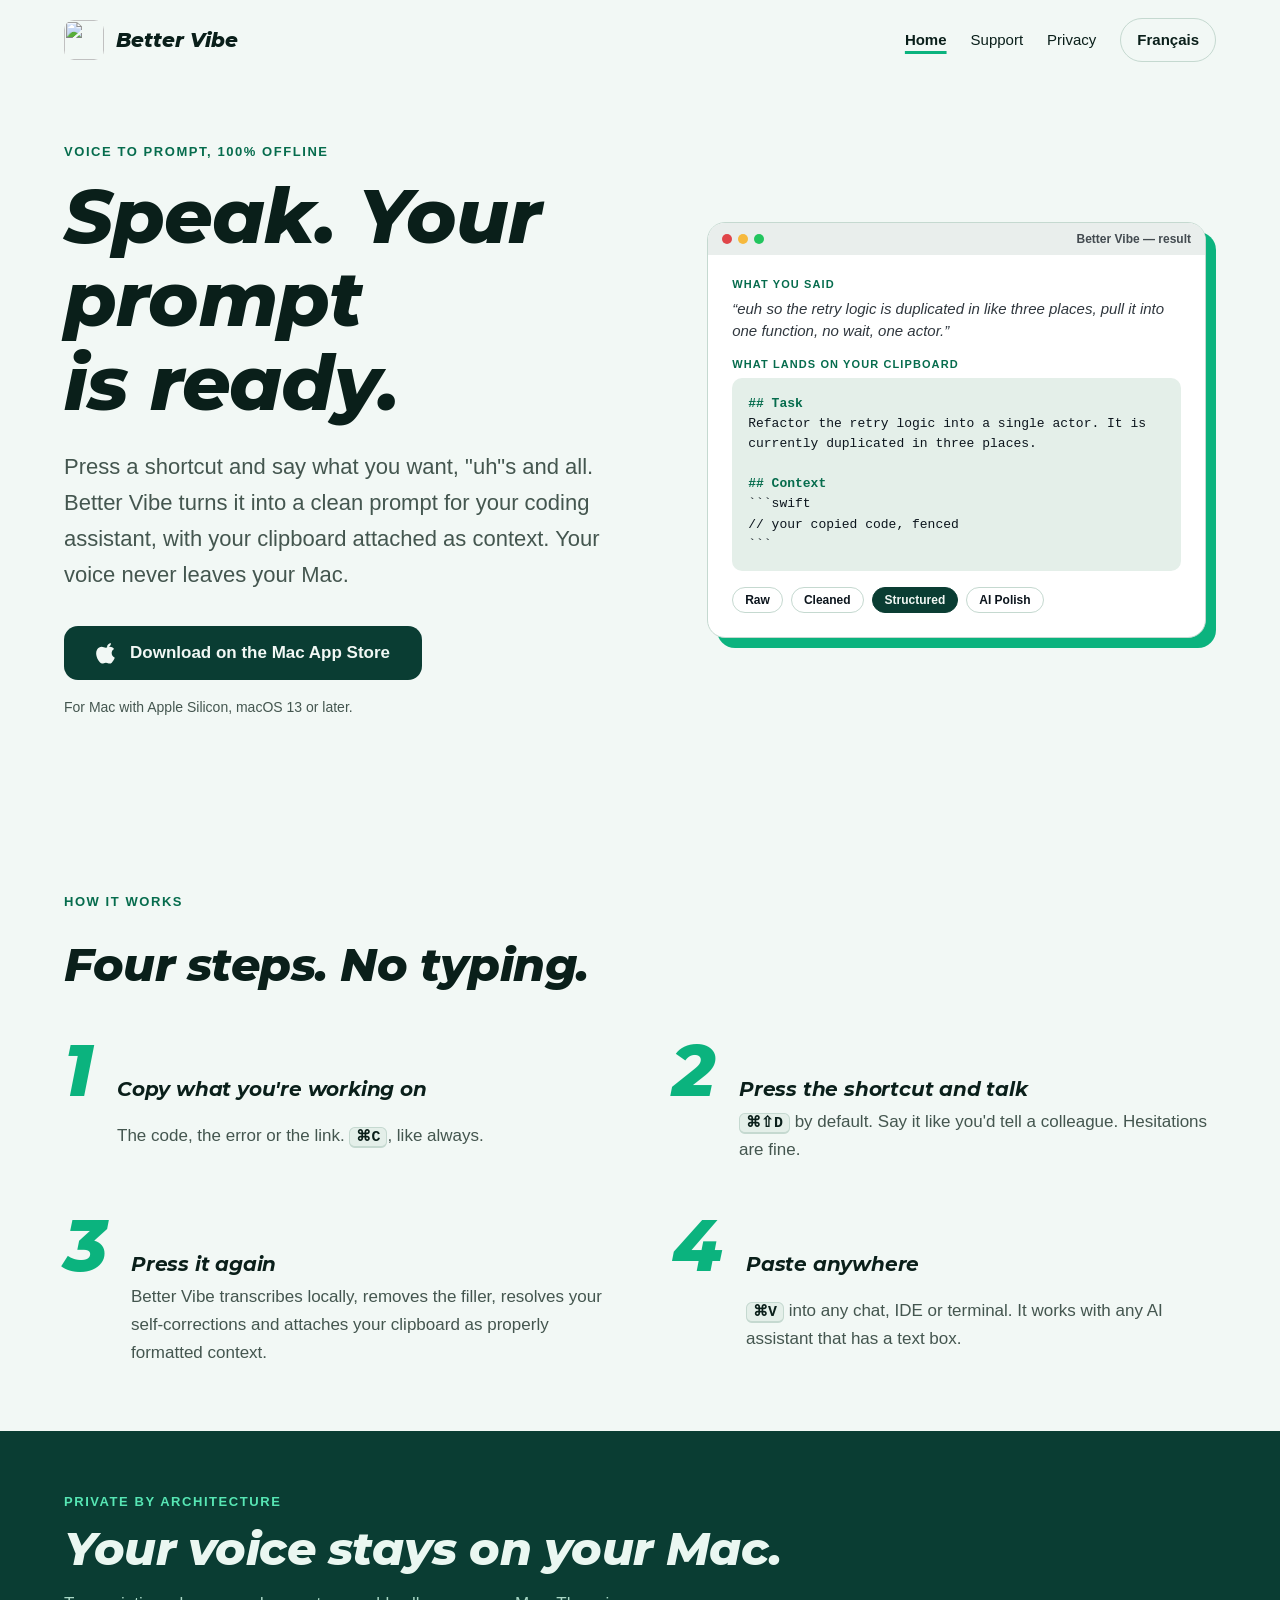
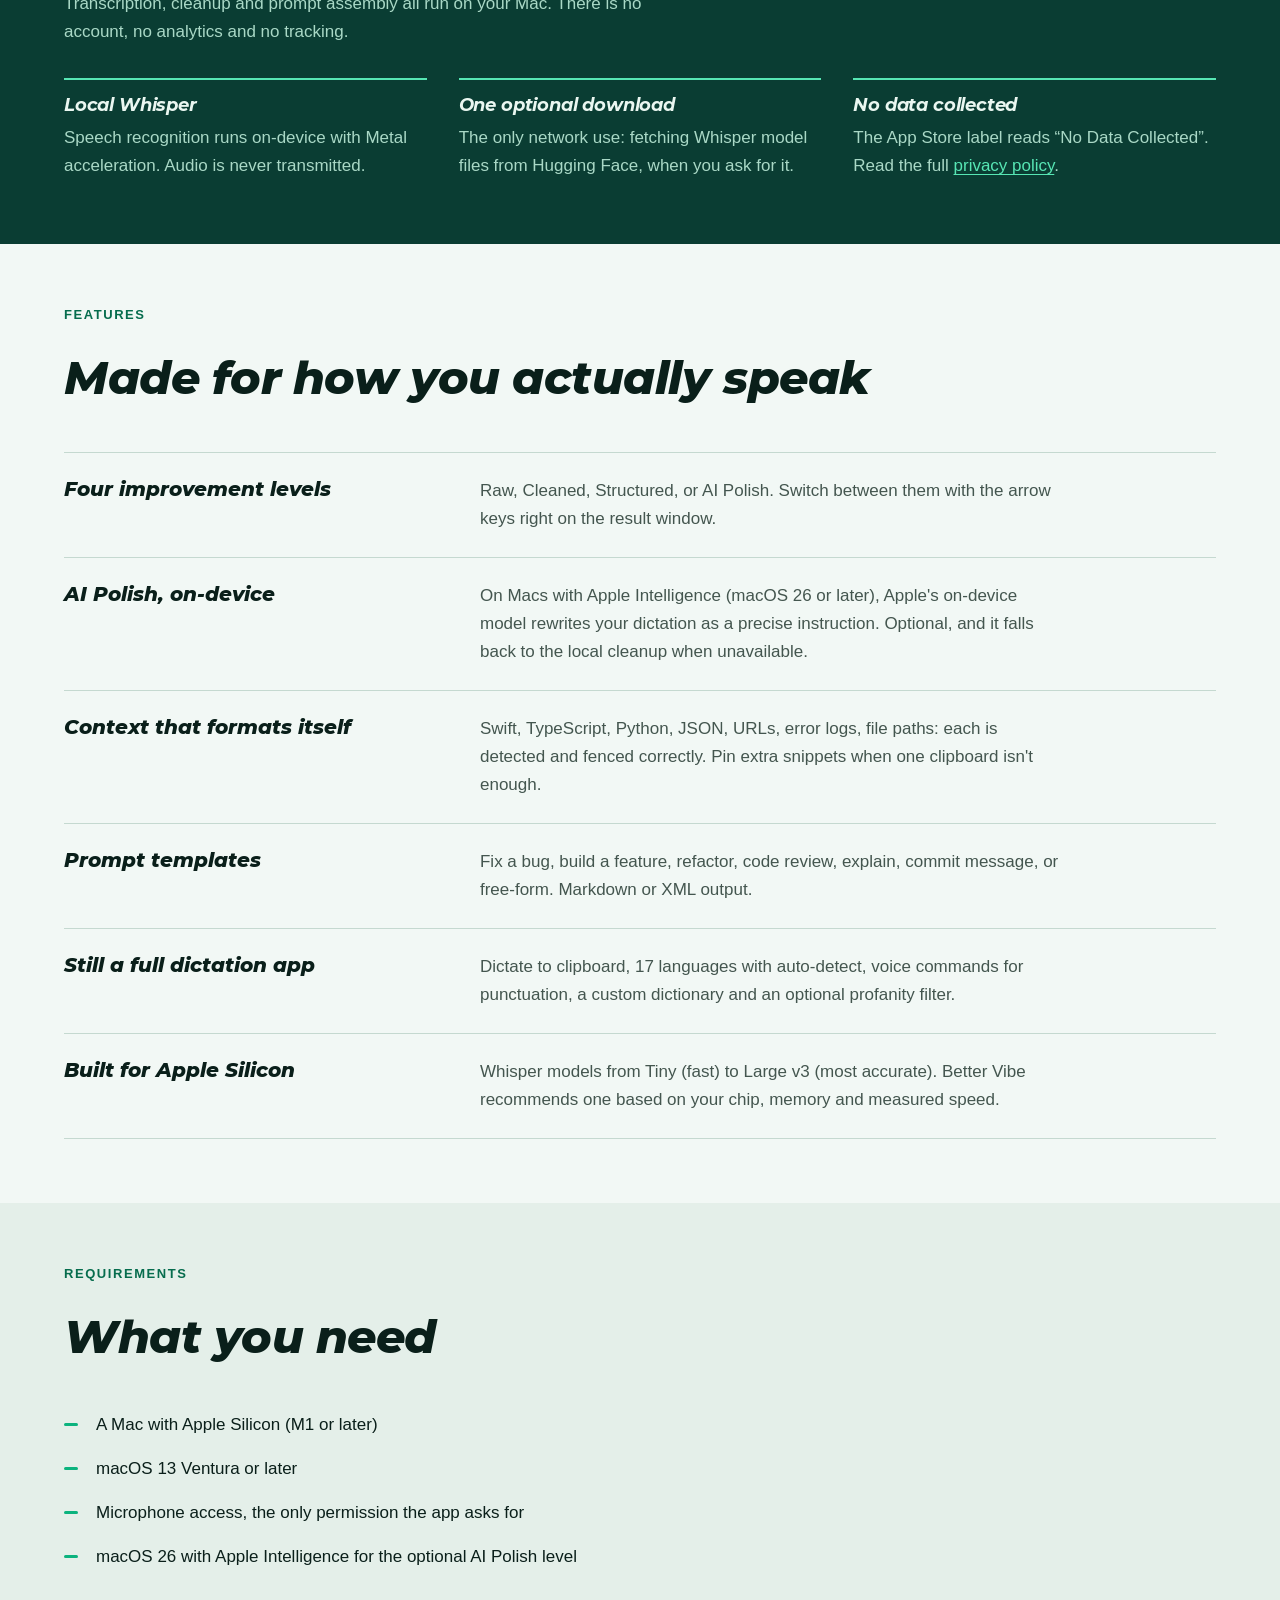
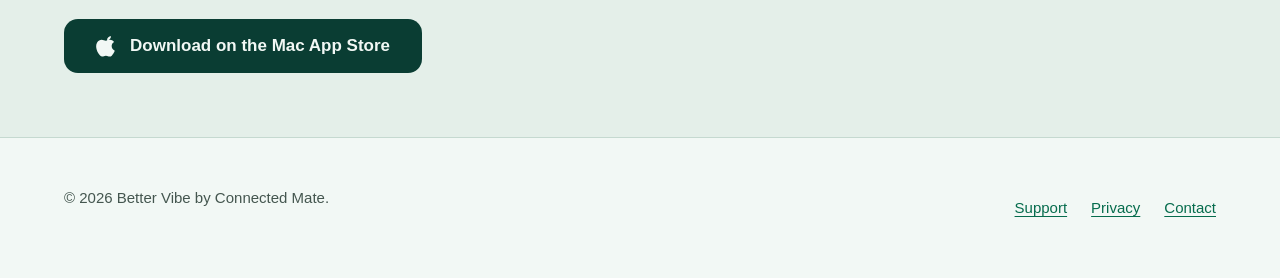
==== index.html @ 281c0bd5 "Initial site: EN/FR landing, privacy, support Co-Authored-By: Patrick Code <patrick-code@tgv-europe." ====
<!doctype html>
<html lang="en">
<head>
<meta charset="utf-8">
<meta name="viewport" content="width=device-width, initial-scale=1">
<title>Better Vibe — Speak. Your prompt is ready.</title>
<meta name="description" content="Better Vibe is a Mac menu-bar app: press a shortcut, talk, and a clean prompt for your AI coding assistant lands on your clipboard. 100% on-device. No account, no tracking.">
<meta name="theme-color" content="#f2f8f5" media="(prefers-color-scheme: light)">
<meta name="theme-color" content="#08201b" media="(prefers-color-scheme: dark)">
<link rel="canonical" href="https://connected-mate.github.io/better-vibe-site/index.html">
<link rel="alternate" hreflang="en" href="https://connected-mate.github.io/better-vibe-site/index.html">
<link rel="alternate" hreflang="fr" href="https://connected-mate.github.io/better-vibe-site/fr/index.html">
<link rel="alternate" hreflang="x-default" href="https://connected-mate.github.io/better-vibe-site/index.html">
<link rel="icon" type="image/png" sizes="32x32" href="assets/favicon-32.png">
<link rel="icon" type="image/png" sizes="64x64" href="assets/favicon-64.png">
<link rel="apple-touch-icon" href="assets/icon-256.png">
<meta property="og:type" content="website">
<meta property="og:site_name" content="Better Vibe">
<meta property="og:title" content="Better Vibe — Speak. Your prompt is ready.">
<meta property="og:description" content="Better Vibe is a Mac menu-bar app: press a shortcut, talk, and a clean prompt for your AI coding assistant lands on your clipboard. 100% on-device. No account, no tracking.">
<meta property="og:url" content="https://connected-mate.github.io/better-vibe-site/index.html">
<meta property="og:image" content="https://connected-mate.github.io/better-vibe-site/assets/icon-512.png">
<meta property="og:locale" content="en_US">
<meta property="og:locale:alternate" content="fr_FR">
<meta name="twitter:card" content="summary">
<meta name="twitter:title" content="Better Vibe — Speak. Your prompt is ready.">
<meta name="twitter:description" content="Better Vibe is a Mac menu-bar app: press a shortcut, talk, and a clean prompt for your AI coding assistant lands on your clipboard. 100% on-device. No account, no tracking.">
<meta name="twitter:image" content="https://connected-mate.github.io/better-vibe-site/assets/icon-512.png">
<link rel="preload" href="assets/fonts/Montserrat-ExtraBoldItalic.ttf" as="font" type="font/ttf" crossorigin>
<link rel="stylesheet" href="assets/style.css">
</head>
<body>
<a class="skip" href="#main">Skip to content</a>
<header class="wrap site-head">
  <a class="brand" href="./" aria-label="Better Vibe, Home"><img src="assets/icon-64.png" alt="" width="40" height="40">Better Vibe</a>
  <nav class="nav" aria-label="Main">
    <a href="./" aria-current="page">Home</a>
    <a href="support.html">Support</a>
    <a href="privacy.html">Privacy</a>
    <a class="lang" href="fr/" hreflang="fr" lang="fr" aria-label="Français">Français</a>
  </nav>
</header>
<main id="main">
<div class="wrap hero">
  <div>
    <p class="eyebrow">Voice to prompt, 100% offline</p>
    <h1>Speak. Your prompt is ready.</h1>
    <p class="lede">Press a shortcut and say what you want, "uh"s and all. Better Vibe turns it into a clean prompt for your coding assistant, with your clipboard attached as context. Your voice never leaves your Mac.</p>
    <div class="cta-row">
      <a class="btn" href="https://apps.apple.com/us/search?term=Better%20Vibe"><svg viewBox="0 0 24 24" aria-hidden="true" fill="currentColor"><path d="M16.37 1.43c0 1.14-.46 2.22-1.2 3-.78.84-2.06 1.5-3.1 1.41-.13-1.1.4-2.25 1.14-3 .83-.87 2.2-1.5 3.16-1.41zM20.5 17.1c-.55 1.27-.81 1.83-1.52 2.95-.99 1.56-2.39 3.5-4.12 3.51-1.54.02-1.94-1-4.03-.99-2.09.01-2.53 1.01-4.07.99-1.73-.02-3.05-1.77-4.04-3.33C-.2 15.94-.49 10.8 1.23 8.14c1.22-1.89 3.15-2.99 4.96-2.99 1.84 0 3 1.01 4.52 1.01 1.48 0 2.38-1.01 4.51-1.01 1.61 0 3.32.88 4.54 2.4-3.99 2.19-3.34 7.88.74 9.55z"/></svg><span>Download on the Mac App Store</span></a>
      <p class="fine">For Mac with Apple Silicon, macOS 13 or later.</p>
    </div>
  </div>
  <div class="mock" role="img" aria-label="“euh so the retry logic is duplicated in like three places, pull it into one function, no wait, one actor.” → ## Task
Refactor the retry logic into a single actor. It is currently duplicated in three places.

## Context
```swift
// your copied code, fenced
```">
    <div class="mock-bar" aria-hidden="true"><i></i><i></i><i></i><span>Better Vibe — result</span></div>
    <div class="mock-body" aria-hidden="true">
      <div><p class="mock-label">What you said</p><p class="mock-said">“euh so the retry logic is duplicated in like three places, pull it into one function, no wait, one actor.”</p></div>
      <div><p class="mock-label">What lands on your clipboard</p><div class="mock-out"><b>## Task</b>
Refactor the retry logic into a single actor. It is currently duplicated in three places.

<b>## Context</b>
```swift
// your copied code, fenced
```</div></div>
      <div class="levels"><span class="">Raw</span><span class="">Cleaned</span><span class="on">Structured</span><span class="">AI Polish</span></div>
    </div>
  </div>
</div>
<div class="wrap video-slot" id="promo" hidden>
  <video controls preload="metadata" playsinline poster="assets/promo-en-poster.jpg" aria-label="Better Vibe in 30 seconds">
    <source src="assets/promo-en.mp4" type="video/mp4">
  </video>
</div>
<script>
(function(){var s=document.getElementById("promo"),v=s&&s.querySelector("video");
if(!v)return;v.addEventListener("loadedmetadata",function(){s.hidden=false});
v.addEventListener("error",function(){s.hidden=true},true);v.load();})();
</script>
<section class="wrap" id="how" aria-labelledby="how-h">
  <div class="sec-head"><p class="eyebrow">How it works</p><h2 id="how-h">Four steps. No typing.</h2></div>
  <ol class="steps"><li><h3>Copy what you're working on</h3><p>The code, the error or the link. <kbd>⌘C</kbd>, like always.</p></li><li><h3>Press the shortcut and talk</h3><p><kbd>⌘⇧D</kbd> by default. Say it like you'd tell a colleague. Hesitations are fine.</p></li><li><h3>Press it again</h3><p>Better Vibe transcribes locally, removes the filler, resolves your self-corrections and attaches your clipboard as properly formatted context.</p></li><li><h3>Paste anywhere</h3><p><kbd>⌘V</kbd> into any chat, IDE or terminal. It works with any AI assistant that has a text box.</p></li></ol>
</section>
<section class="band" id="privacy-first" aria-labelledby="priv-h">
  <div class="wrap">
    <p class="eyebrow">Private by architecture</p>
    <h2 id="priv-h">Your voice stays on your Mac.</h2>
    <p style="margin-top:var(--s4)">Transcription, cleanup and prompt assembly all run on your Mac. There is no account, no analytics and no tracking.</p>
    <div class="proof"><div><h3>Local Whisper</h3><p>Speech recognition runs on-device with Metal acceleration. Audio is never transmitted.</p></div><div><h3>One optional download</h3><p>The only network use: fetching Whisper model files from Hugging Face, when you ask for it.</p></div><div><h3>No data collected</h3><p>The App Store label reads “No Data Collected”. Read the full <a href="privacy.html">privacy policy</a>.</p></div></div>
  </div>
</section>
<section class="wrap" id="features" aria-labelledby="feat-h">
  <div class="sec-head"><p class="eyebrow">Features</p><h2 id="feat-h">Made for how you actually speak</h2></div>
  <dl class="features"><div><dt>Four improvement levels</dt><dd>Raw, Cleaned, Structured, or AI Polish. Switch between them with the arrow keys right on the result window.</dd></div><div><dt>AI Polish, on-device</dt><dd>On Macs with Apple Intelligence (macOS 26 or later), Apple's on-device model rewrites your dictation as a precise instruction. Optional, and it falls back to the local cleanup when unavailable.</dd></div><div><dt>Context that formats itself</dt><dd>Swift, TypeScript, Python, JSON, URLs, error logs, file paths: each is detected and fenced correctly. Pin extra snippets when one clipboard isn't enough.</dd></div><div><dt>Prompt templates</dt><dd>Fix a bug, build a feature, refactor, code review, explain, commit message, or free-form. Markdown or XML output.</dd></div><div><dt>Still a full dictation app</dt><dd>Dictate to clipboard, 17 languages with auto-detect, voice commands for punctuation, a custom dictionary and an optional profanity filter.</dd></div><div><dt>Built for Apple Silicon</dt><dd>Whisper models from Tiny (fast) to Large v3 (most accurate). Better Vibe recommends one based on your chip, memory and measured speed.</dd></div></dl>
</section>
<section class="alt" id="requirements" aria-labelledby="req-h">
  <div class="wrap">
    <div class="sec-head"><p class="eyebrow">Requirements</p><h2 id="req-h">What you need</h2></div>
    <ul class="reqs"><li>A Mac with Apple Silicon (M1 or later)</li><li>macOS 13 Ventura or later</li><li>Microphone access, the only permission the app asks for</li><li>macOS 26 with Apple Intelligence for the optional AI Polish level</li></ul>
    <div class="cta-row" style="margin-top:var(--s7)"><a class="btn" href="https://apps.apple.com/us/search?term=Better%20Vibe"><svg viewBox="0 0 24 24" aria-hidden="true" fill="currentColor"><path d="M16.37 1.43c0 1.14-.46 2.22-1.2 3-.78.84-2.06 1.5-3.1 1.41-.13-1.1.4-2.25 1.14-3 .83-.87 2.2-1.5 3.16-1.41zM20.5 17.1c-.55 1.27-.81 1.83-1.52 2.95-.99 1.56-2.39 3.5-4.12 3.51-1.54.02-1.94-1-4.03-.99-2.09.01-2.53 1.01-4.07.99-1.73-.02-3.05-1.77-4.04-3.33C-.2 15.94-.49 10.8 1.23 8.14c1.22-1.89 3.15-2.99 4.96-2.99 1.84 0 3 1.01 4.52 1.01 1.48 0 2.38-1.01 4.51-1.01 1.61 0 3.32.88 4.54 2.4-3.99 2.19-3.34 7.88.74 9.55z"/></svg><span>Download on the Mac App Store</span></a></div>
  </div>
</section>
</main>
<footer>
  <div class="wrap">
    <p>© 2026 Better Vibe by Connected Mate.</p>
    <nav aria-label="Footer">
      <a href="support.html">Support</a>
      <a href="privacy.html">Privacy</a>
      <a href="mailto:alex.connectedmate@gmail.com">Contact</a>
    </nav>
  </div>
</footer>
</body>
</html>
---- assets/style.css ----
@font-face{font-family:"Montserrat";font-style:italic;font-weight:700;font-display:swap;src:url("fonts/Montserrat-BoldItalic.ttf") format("truetype")}
@font-face{font-family:"Montserrat";font-style:italic;font-weight:800;font-display:swap;src:url("fonts/Montserrat-ExtraBoldItalic.ttf") format("truetype")}

:root{
  color-scheme:light dark;
  --bg:#f2f8f5;
  --bg-alt:#e4efe9;
  --ink:#0a1f1a;
  --ink-2:#44564f;
  --line:#c5d9d0;
  --accent:#066c4d;      /* text-safe emerald on light */
  --accent-bright:#0bb37e;
  --btn-bg:#0a3d33;
  --btn-ink:#f2f8f5;
  --band-bg:#0a3d33;
  --band-ink:#eaf7f1;
  --band-ink-2:#a9d8c6;
  --band-accent:#57e6b4;
  --win-bg:#ffffff;
  --win-ink:#0c151d;
  --win-bar:#e9eeec;
  --focus:#066c4d;
  --font-display:"Montserrat","Avenir Next","Segoe UI",system-ui,sans-serif;
  --font-body:ui-sans-serif,-apple-system,BlinkMacSystemFont,"Segoe UI",Roboto,"Helvetica Neue",Arial,sans-serif;
  --font-mono:ui-monospace,SFMono-Regular,Menlo,Consolas,monospace;
  --s1:4px;--s2:8px;--s3:12px;--s4:16px;--s5:24px;--s6:32px;--s7:48px;--s8:64px;--s9:96px;
}
@media (prefers-color-scheme:dark){
  :root{
    --bg:#08201b;--bg-alt:#0c2b24;--ink:#e8f5ef;--ink-2:#9fbdb1;--line:#1f4a3f;
    --accent:#57e6b4;--btn-bg:#57e6b4;--btn-ink:#06241d;
    --band-bg:#04140f;--band-ink:#e8f5ef;--band-ink-2:#9fc9b8;--band-accent:#57e6b4;
    --win-bg:#0e2e27;--win-ink:#e8f5ef;--win-bar:#143a31;--focus:#57e6b4;
  }
}

*,*::before,*::after{box-sizing:border-box}
html{-webkit-text-size-adjust:100%;scroll-behavior:smooth}
body{overflow-x:clip;margin:0;background:var(--bg);color:var(--ink);font:400 1.0625rem/1.65 var(--font-body);overflow-wrap:break-word}
img,video{max-width:100%;height:auto;display:block}
a{color:var(--accent);text-underline-offset:.18em;text-decoration-thickness:1px}
a:hover{text-decoration-thickness:2px}
:focus-visible{outline:3px solid var(--focus);outline-offset:3px;border-radius:4px}
.band :focus-visible{outline-color:var(--band-accent)}
.skip{position:absolute;left:var(--s4);top:-100px;background:var(--btn-bg);color:var(--btn-ink);padding:var(--s2) var(--s4);border-radius:6px;z-index:10}
.skip:focus{top:var(--s2)}

.wrap{width:min(100% - 2*var(--s4),72rem);margin-inline:auto}
@media (min-width:640px){.wrap{width:min(100% - 2*var(--s6),72rem)}}

/* header */
.site-head{display:flex;flex-wrap:wrap;align-items:center;justify-content:space-between;gap:var(--s3) var(--s5);padding-block:var(--s4)}
.brand{display:flex;align-items:center;gap:var(--s3);color:var(--ink);text-decoration:none;font:800 1.25rem/1 var(--font-display);font-style:italic}
.brand img{width:40px;height:40px;border-radius:10px}
.nav{display:flex;flex-wrap:wrap;align-items:center;gap:var(--s2) var(--s5);font-size:.9375rem}
.nav a{color:var(--ink);text-decoration:none;padding:var(--s3) 0;min-height:44px;display:inline-flex;align-items:center}
.nav a:hover{color:var(--accent);text-decoration:underline}
.nav a[aria-current="page"]{font-weight:700;text-decoration:underline;text-decoration-color:var(--accent-bright);text-decoration-thickness:3px;text-underline-offset:6px}
.nav .lang{border:1px solid var(--line);border-radius:999px;padding:var(--s2) var(--s4);min-height:44px;font-weight:600}

/* type */
h1,h2,h3{font-family:var(--font-display);font-style:italic;font-weight:800;line-height:1.1;letter-spacing:-.01em;margin:0;text-wrap:balance}
h1{font-size:clamp(2.25rem,6.2vw + .5rem,4.75rem)}
h2{font-size:clamp(1.75rem,3.2vw + .75rem,2.875rem)}
h3{font-size:1.25rem;font-weight:700}
p{margin:0;max-width:68ch;text-wrap:pretty}
.eyebrow{font:700 .8125rem/1 var(--font-body);letter-spacing:.12em;text-transform:uppercase;color:var(--accent);margin-bottom:var(--s4)}
.lede{font-size:clamp(1.125rem,1vw + 1rem,1.375rem);color:var(--ink-2);max-width:46ch}

/* hero */
.hero{display:grid;gap:var(--s7) var(--s8);padding-block:var(--s7) var(--s9);align-items:center}
@media (min-width:60rem){.hero{grid-template-columns:1.05fr .95fr;padding-block:var(--s8) 112px}}
.hero h1{margin-bottom:var(--s5)}
.hero .lede{margin-bottom:var(--s6)}
.cta-row{display:flex;flex-wrap:wrap;align-items:center;gap:var(--s4) var(--s5)}
.btn{display:inline-flex;align-items:center;gap:var(--s3);background:var(--btn-bg);color:var(--btn-ink);text-decoration:none;font:700 1.0625rem/1.2 var(--font-body);padding:var(--s4) var(--s6);border-radius:14px;min-height:52px;transition:transform .18s cubic-bezier(.22,1,.36,1),box-shadow .18s}
.btn:hover{transform:translateY(-2px);box-shadow:0 8px 0 -2px color-mix(in oklch,var(--btn-bg) 35%,transparent);text-decoration:none}
.btn:active{transform:translateY(0)}
.btn svg{width:22px;height:22px;flex:none}
.fine{font-size:.875rem;color:var(--ink-2)}

/* signature mock */
.mock{background:var(--win-bg);color:var(--win-ink);border:1px solid var(--line);border-radius:18px;overflow:hidden;box-shadow:10px 10px 0 var(--accent-bright);transform:rotate(-1.2deg);margin:var(--s2) 10px var(--s3) var(--s2)}
.mock-bar{display:flex;align-items:center;gap:6px;background:var(--win-bar);padding:10px 14px;font:600 .75rem/1 var(--font-body)}
.mock-bar i{width:10px;height:10px;border-radius:50%;background:#e04549;display:block}
.mock-bar i:nth-child(2){background:#f6b93d}.mock-bar i:nth-child(3){background:#22c55e}
.mock-bar span{margin-left:auto;opacity:.75}
.mock-body{padding:var(--s5);display:grid;gap:var(--s4)}
.mock-label{font:700 .6875rem/1 var(--font-body);letter-spacing:.1em;text-transform:uppercase;color:var(--accent);margin-bottom:var(--s2)}
.mock-said{font-style:italic;opacity:.85;font-size:.9375rem;line-height:1.5}
.mock-out{font:.8125rem/1.55 var(--font-mono);background:var(--bg-alt);border-radius:10px;padding:var(--s4);white-space:pre-wrap;overflow-wrap:anywhere}
.mock-out b{color:var(--accent)}
.levels{display:flex;flex-wrap:wrap;gap:var(--s2);font:700 .75rem/1 var(--font-body)}
.levels span{border:1px solid var(--line);border-radius:999px;padding:6px 12px}
.levels span.on{background:var(--btn-bg);color:var(--btn-ink);border-color:var(--btn-bg)}

/* video */
.video-slot{padding-bottom:var(--s9)}
.video-slot[hidden]{display:none}
.video-slot video{width:100%;border-radius:18px;border:1px solid var(--line);background:#000;aspect-ratio:16/9}

/* sections */
section{padding-block:var(--s8)}
.sec-head{margin-bottom:var(--s7);display:grid;gap:var(--s4)}
.steps{list-style:none;margin:0;padding:0;display:grid;gap:var(--s6);counter-reset:step}
@media (min-width:48rem){.steps{grid-template-columns:repeat(2,1fr);gap:var(--s7) var(--s8)}}
.steps li{counter-increment:step;display:grid;grid-template-columns:auto 1fr;gap:0 var(--s5);align-items:baseline}
.steps li::before{content:counter(step);font:800 clamp(3rem,6vw,4.5rem)/.9 var(--font-display);font-style:italic;color:var(--accent-bright);grid-row:span 2}
.steps h3{margin-bottom:var(--s2)}
.steps p{color:var(--ink-2)}
kbd{font:600 .875em var(--font-mono);border:1px solid var(--line);border-bottom-width:2px;border-radius:6px;padding:1px 6px;background:var(--bg-alt);color:var(--ink);white-space:nowrap}

.band{background:var(--band-bg);color:var(--band-ink)}
.band .eyebrow{color:var(--band-accent)}
.band p{color:var(--band-ink-2)}
.band a{color:var(--band-accent)}
.proof{display:grid;gap:var(--s6);margin-top:var(--s6)}
@media (min-width:48rem){.proof{grid-template-columns:repeat(3,1fr)}}
.proof div{border-top:2px solid var(--band-accent);padding-top:var(--s4)}
.proof h3{font-size:1.125rem;margin-bottom:var(--s2);color:var(--band-ink)}

.features{display:grid;margin:0;gap:0}
.features div{display:grid;gap:var(--s2) var(--s7);padding-block:var(--s5);border-top:1px solid var(--line)}
.features div:last-child{border-bottom:1px solid var(--line)}
@media (min-width:48rem){.features div{grid-template-columns:minmax(0,.8fr) minmax(0,1.6fr)}}
.features dt{font:800 1.25rem/1.25 var(--font-display);font-style:italic}
.features dd{margin:0;color:var(--ink-2);max-width:62ch}

.reqs{list-style:none;margin:0;padding:0;display:grid;gap:var(--s4);max-width:46rem}
.reqs li{padding-left:var(--s6);position:relative}
.reqs li::before{content:"";position:absolute;left:0;top:.7em;width:14px;height:3px;background:var(--accent-bright);border-radius:2px}
.alt{background:var(--bg-alt)}

footer{border-top:1px solid var(--line);padding-block:var(--s7);font-size:.9375rem;color:var(--ink-2)}
footer .wrap{display:flex;flex-wrap:wrap;gap:var(--s4) var(--s6);justify-content:space-between}
footer nav a{display:inline-flex;align-items:center;min-height:44px}
footer nav{display:flex;flex-wrap:wrap;gap:var(--s2) var(--s5)}

/* doc pages */
.doc{padding-block:var(--s7) var(--s9)}
.doc h1{font-size:clamp(2rem,4.5vw + .5rem,3.5rem);margin-bottom:var(--s4)}
.doc .meta{color:var(--ink-2);margin-bottom:var(--s7)}
.doc h2{font-size:clamp(1.375rem,2vw + .8rem,1.875rem);margin:var(--s8) 0 var(--s4)}
.doc h3{margin:var(--s6) 0 var(--s2)}
.doc p+p,.doc p+ul,.doc ul+p{margin-top:var(--s4)}
.doc ul{max-width:68ch;padding-left:1.25rem;margin:var(--s4) 0}
.doc li+li{margin-top:var(--s2)}
.doc-grid{display:grid;gap:var(--s7)}
@media (min-width:60rem){.doc-grid{grid-template-columns:15rem minmax(0,1fr);gap:var(--s9)}}
.toc{font-size:.9375rem}
@media (min-width:60rem){.toc{position:sticky;top:var(--s5);align-self:start}}
.toc ul{list-style:none;margin:0;padding:0;display:grid;gap:var(--s2)}
.toc a{color:var(--ink-2);text-decoration:none}
.toc a:hover{color:var(--accent);text-decoration:underline}
details{border-top:1px solid var(--line);padding-block:var(--s4)}
details:last-of-type{border-bottom:1px solid var(--line)}
summary{cursor:pointer;min-height:44px;align-items:center;font:700 1.0625rem/1.4 var(--font-body);list-style:none;display:flex;justify-content:space-between;gap:var(--s4);align-items:baseline;min-height:24px}
summary::-webkit-details-marker{display:none}
summary::after{content:"+";font:800 1.5rem/1 var(--font-display);color:var(--accent);flex:none}
details[open] summary::after{content:"\2212"}
details > :not(summary){margin-top:var(--s3);color:var(--ink-2)}
details p+p,details p+ul{margin-top:var(--s3)}
.contact-box{background:var(--bg-alt);border-radius:16px;padding:var(--s6);margin-top:var(--s5);display:grid;gap:var(--s3)}
.contact-box a{font-weight:700}

@media (prefers-reduced-motion:no-preference){
  .hero>*{animation:rise .7s cubic-bezier(.22,1,.36,1) both}
  .hero>*:nth-child(2){animation-delay:.12s}
  @keyframes rise{from{opacity:0;transform:translateY(14px)}to{opacity:1;transform:none}}
}
@media (prefers-reduced-motion:reduce){html{scroll-behavior:auto}.btn,.btn:hover{transition:none;transform:none}}
@media (forced-colors:active){.btn,.mock{border:1px solid ButtonText}}
@media print{.nav,.skip,.video-slot{display:none}body{background:#fff;color:#000}}
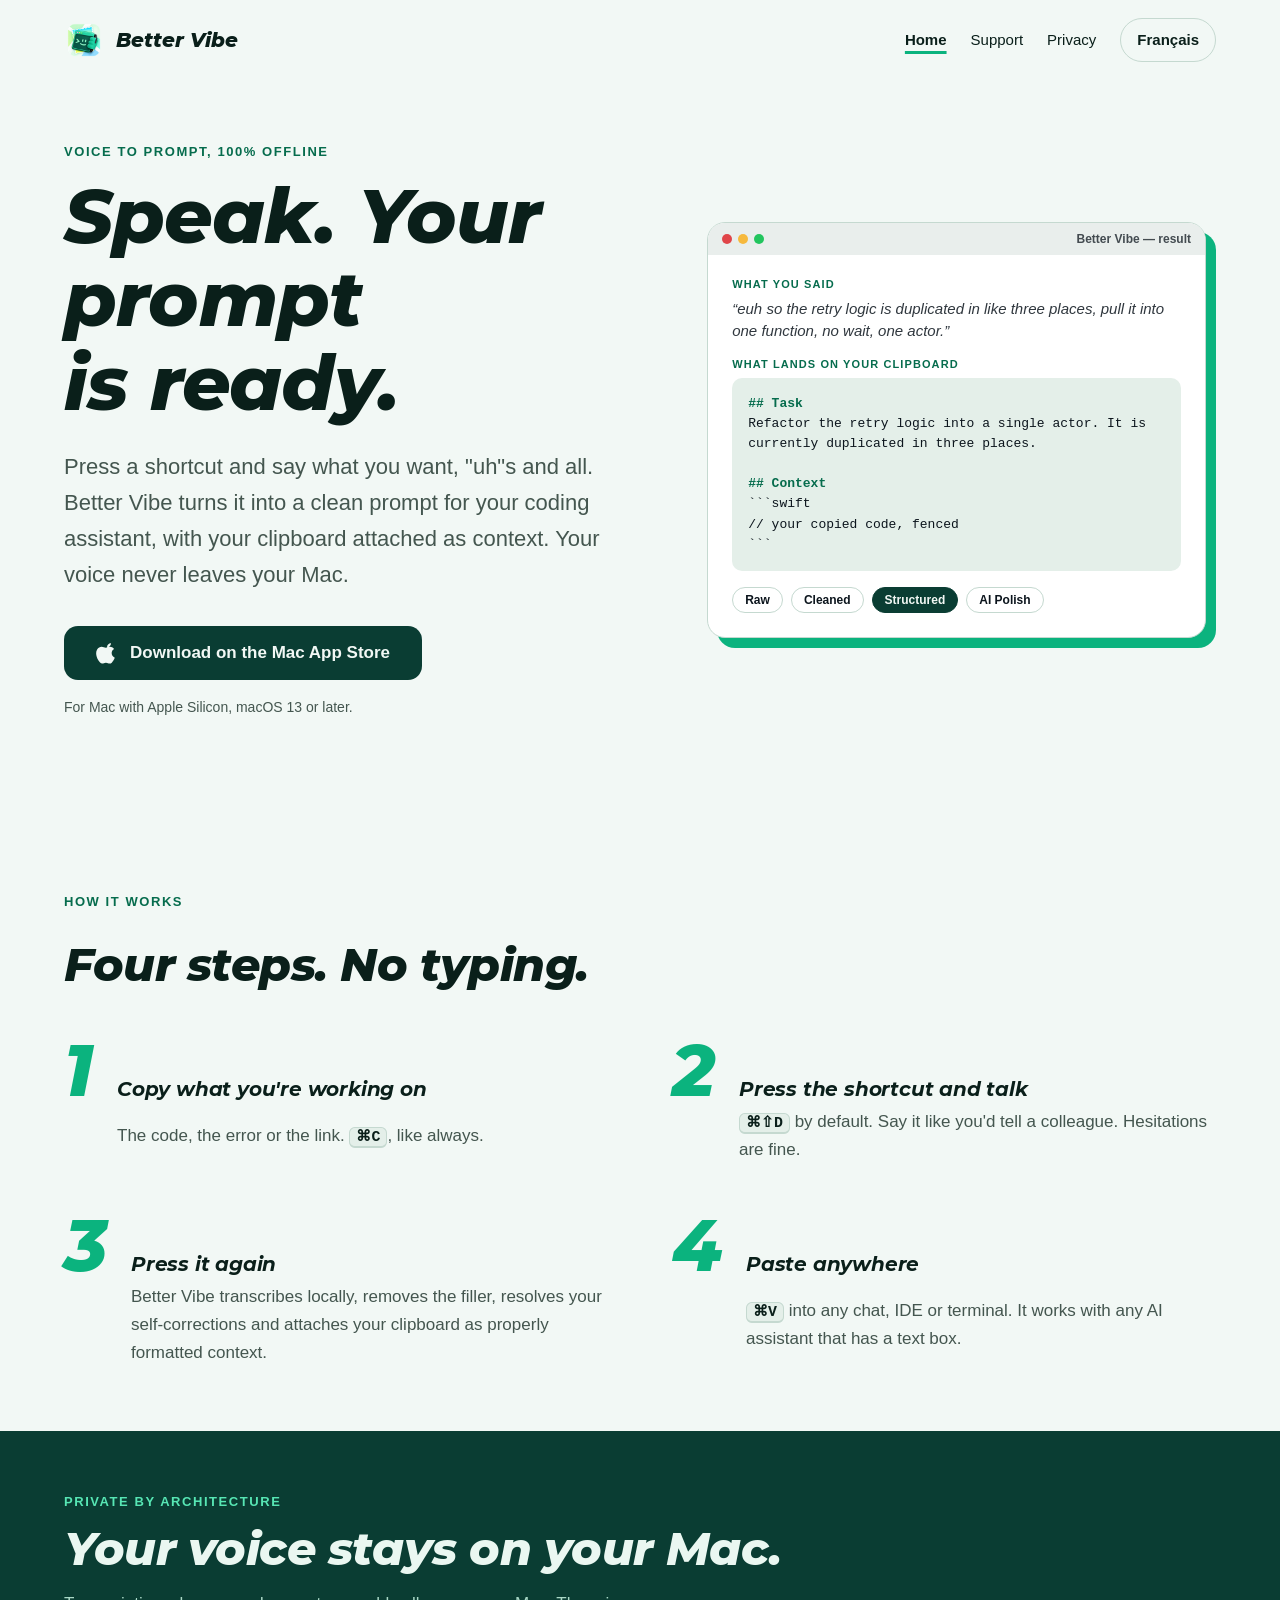
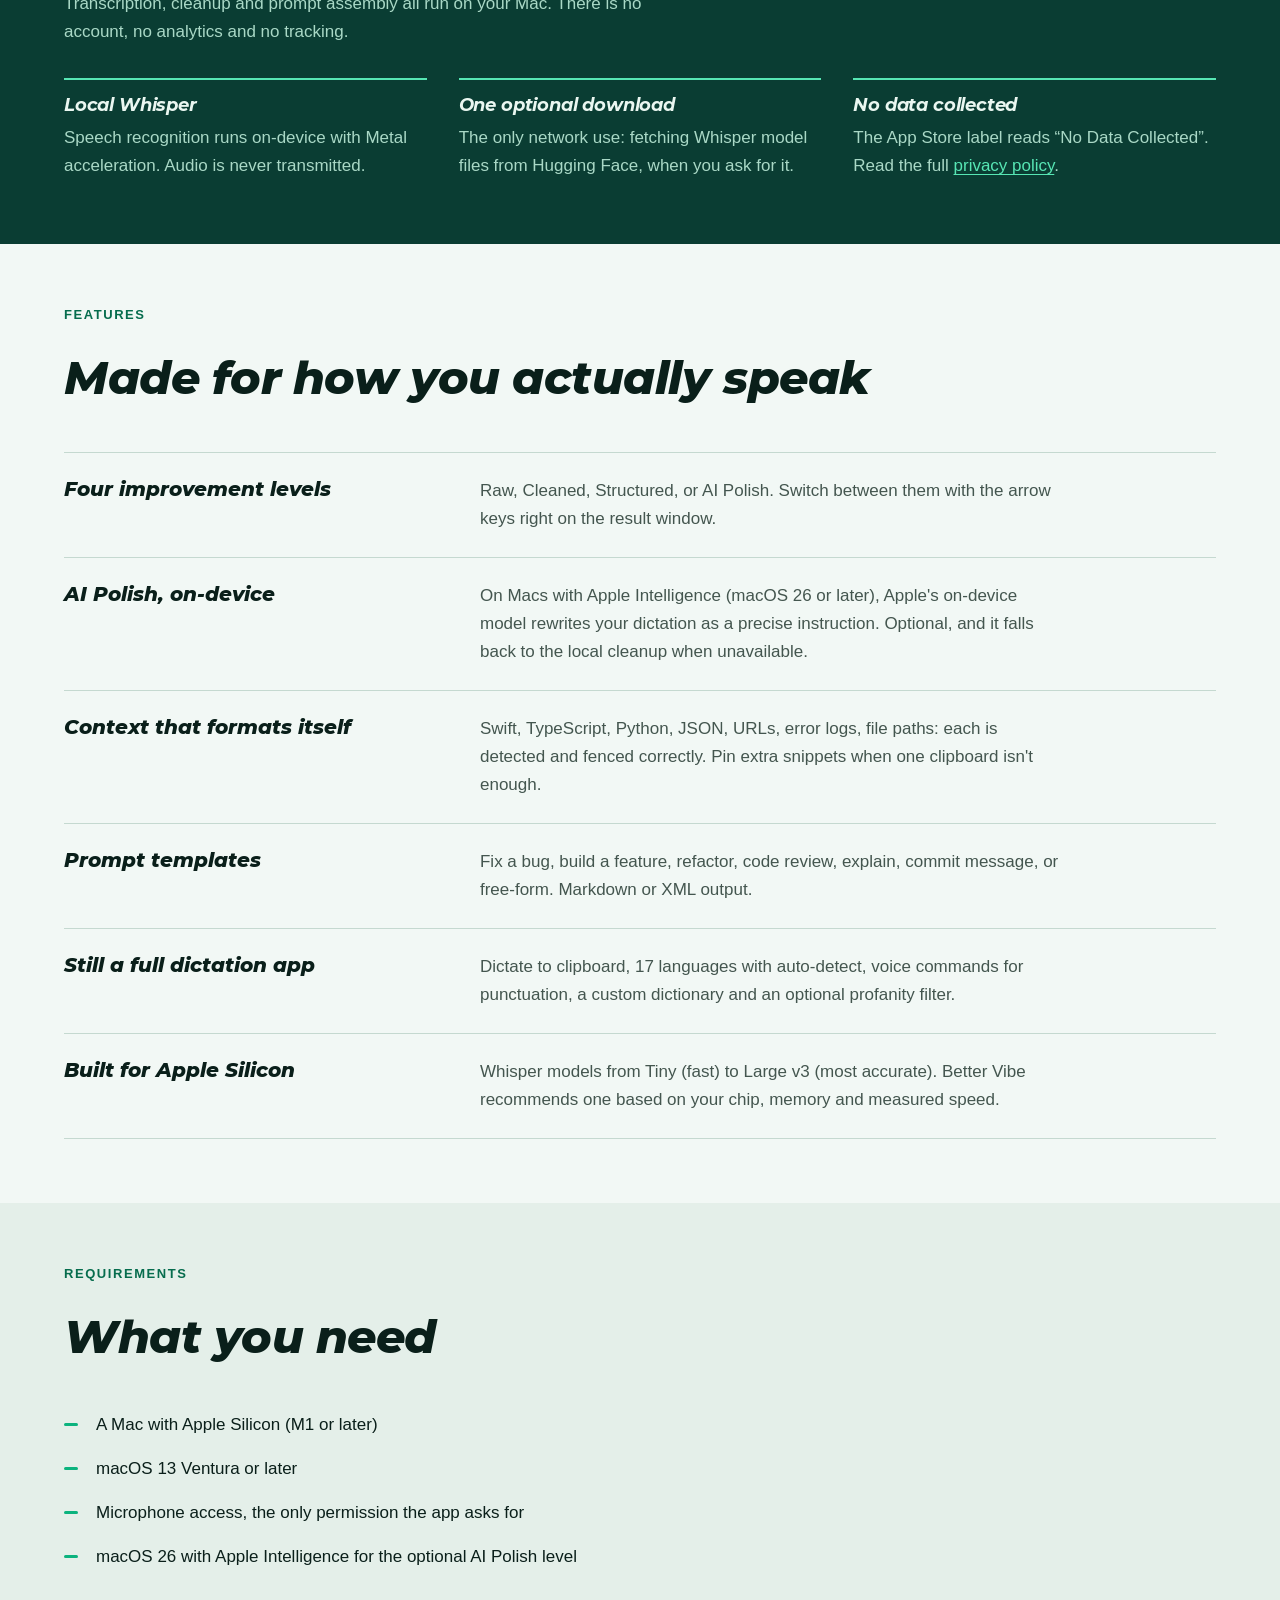
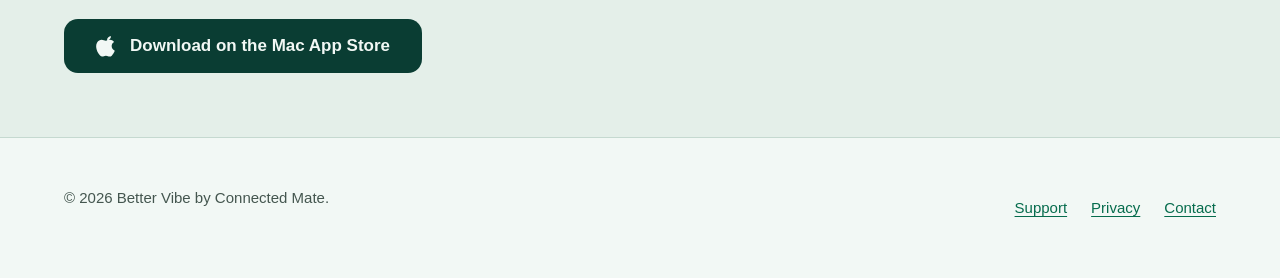
==== commit 21f21357: "fix: brand icon in header pointed to a missing file Co-Authored-By: Patrick Code <patrick-code@tgv-e" ====
--- a/index.html
+++ b/index.html
@@ -32,7 +32,7 @@
 <body>
 <a class="skip" href="#main">Skip to content</a>
 <header class="wrap site-head">
-  <a class="brand" href="./" aria-label="Better Vibe, Home"><img src="assets/icon-64.png" alt="" width="40" height="40">Better Vibe</a>
+  <a class="brand" href="./" aria-label="Better Vibe, Home"><img src="assets/icon-128.png" alt="" width="40" height="40">Better Vibe</a>
   <nav class="nav" aria-label="Main">
     <a href="./" aria-current="page">Home</a>
     <a href="support.html">Support</a>
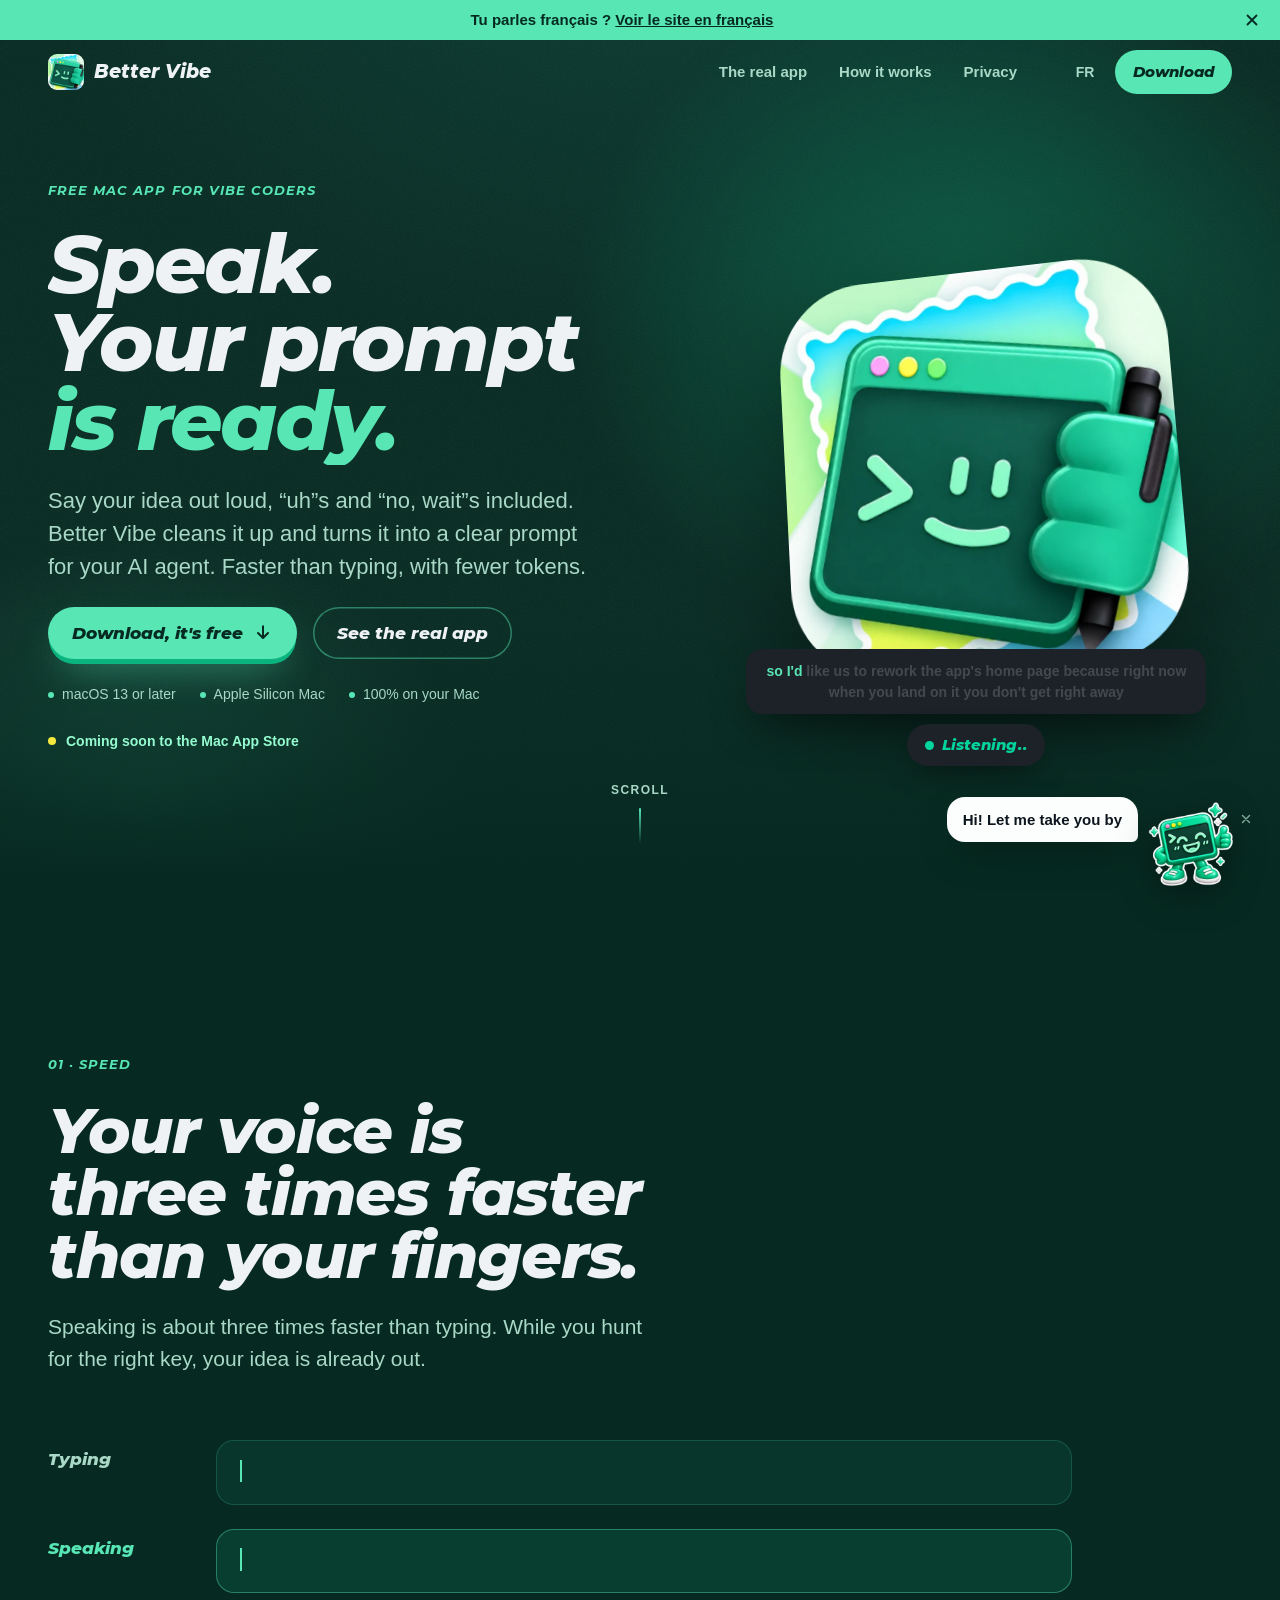
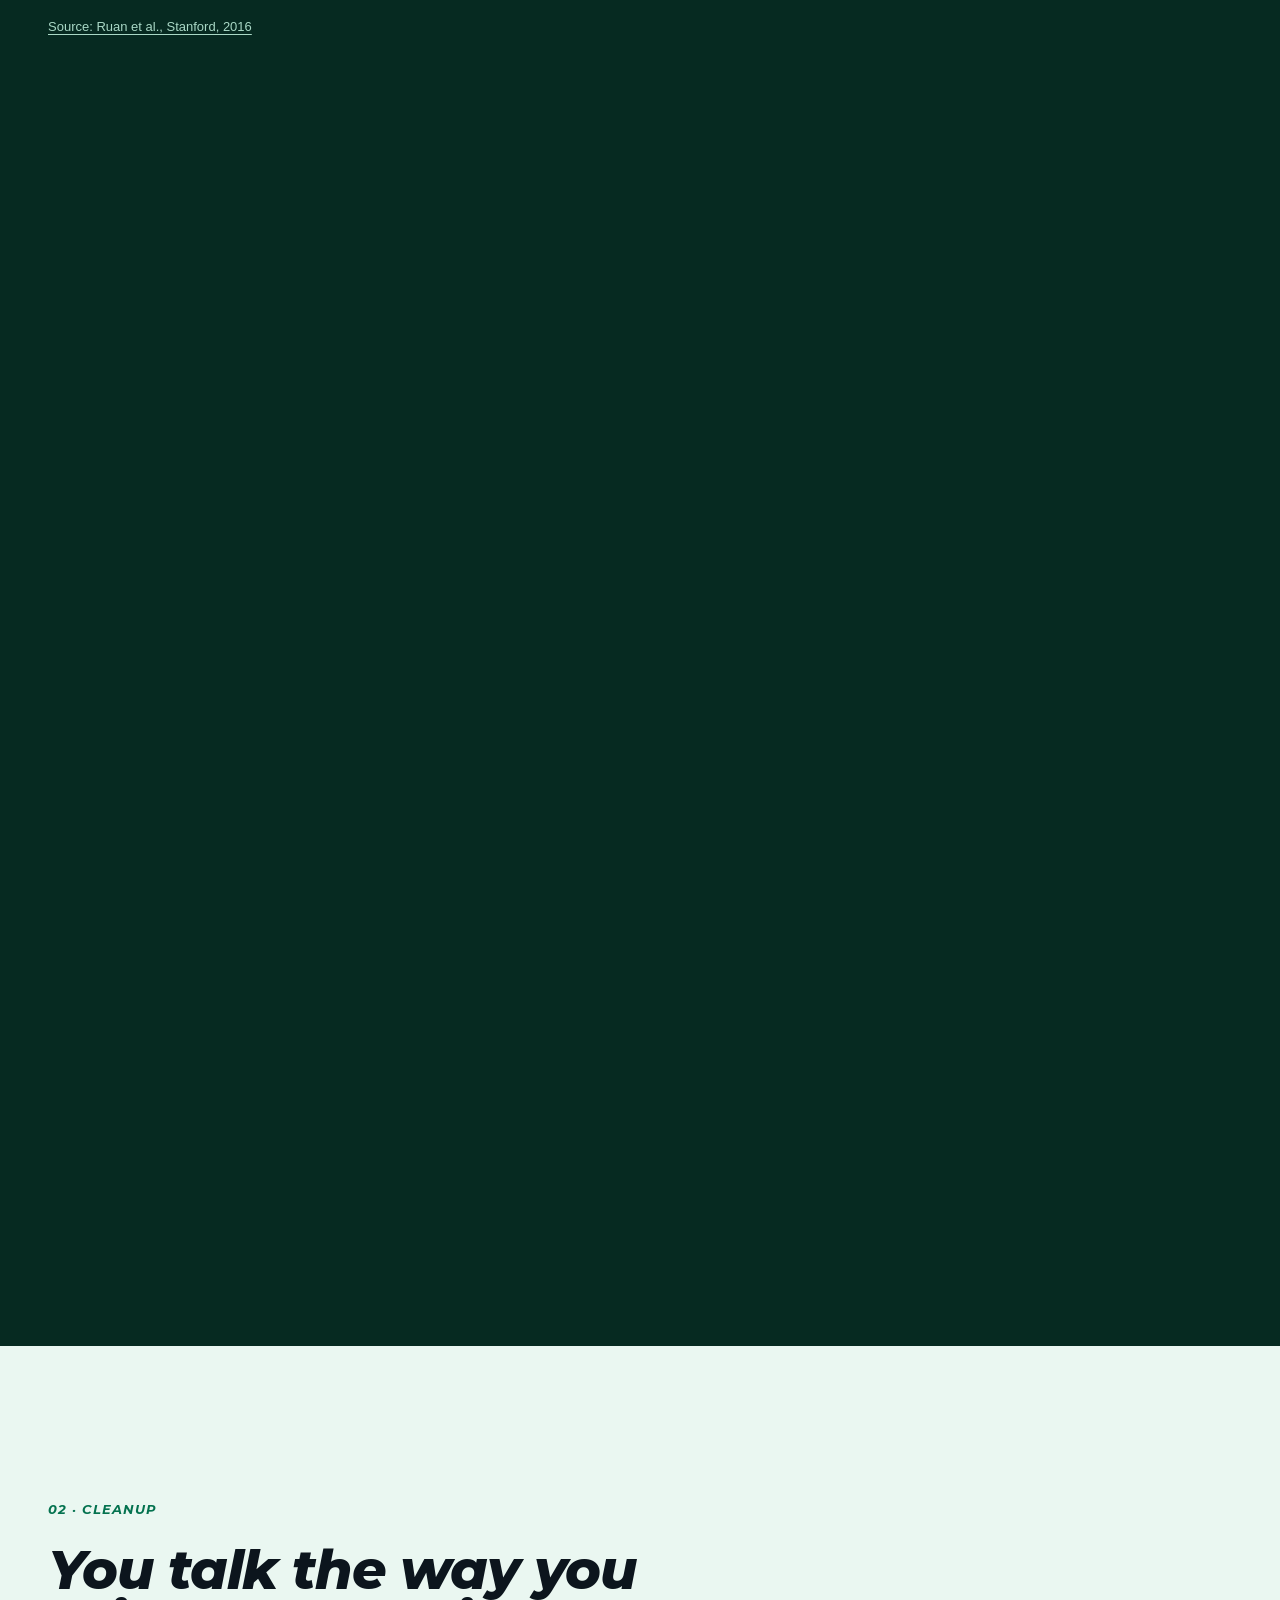
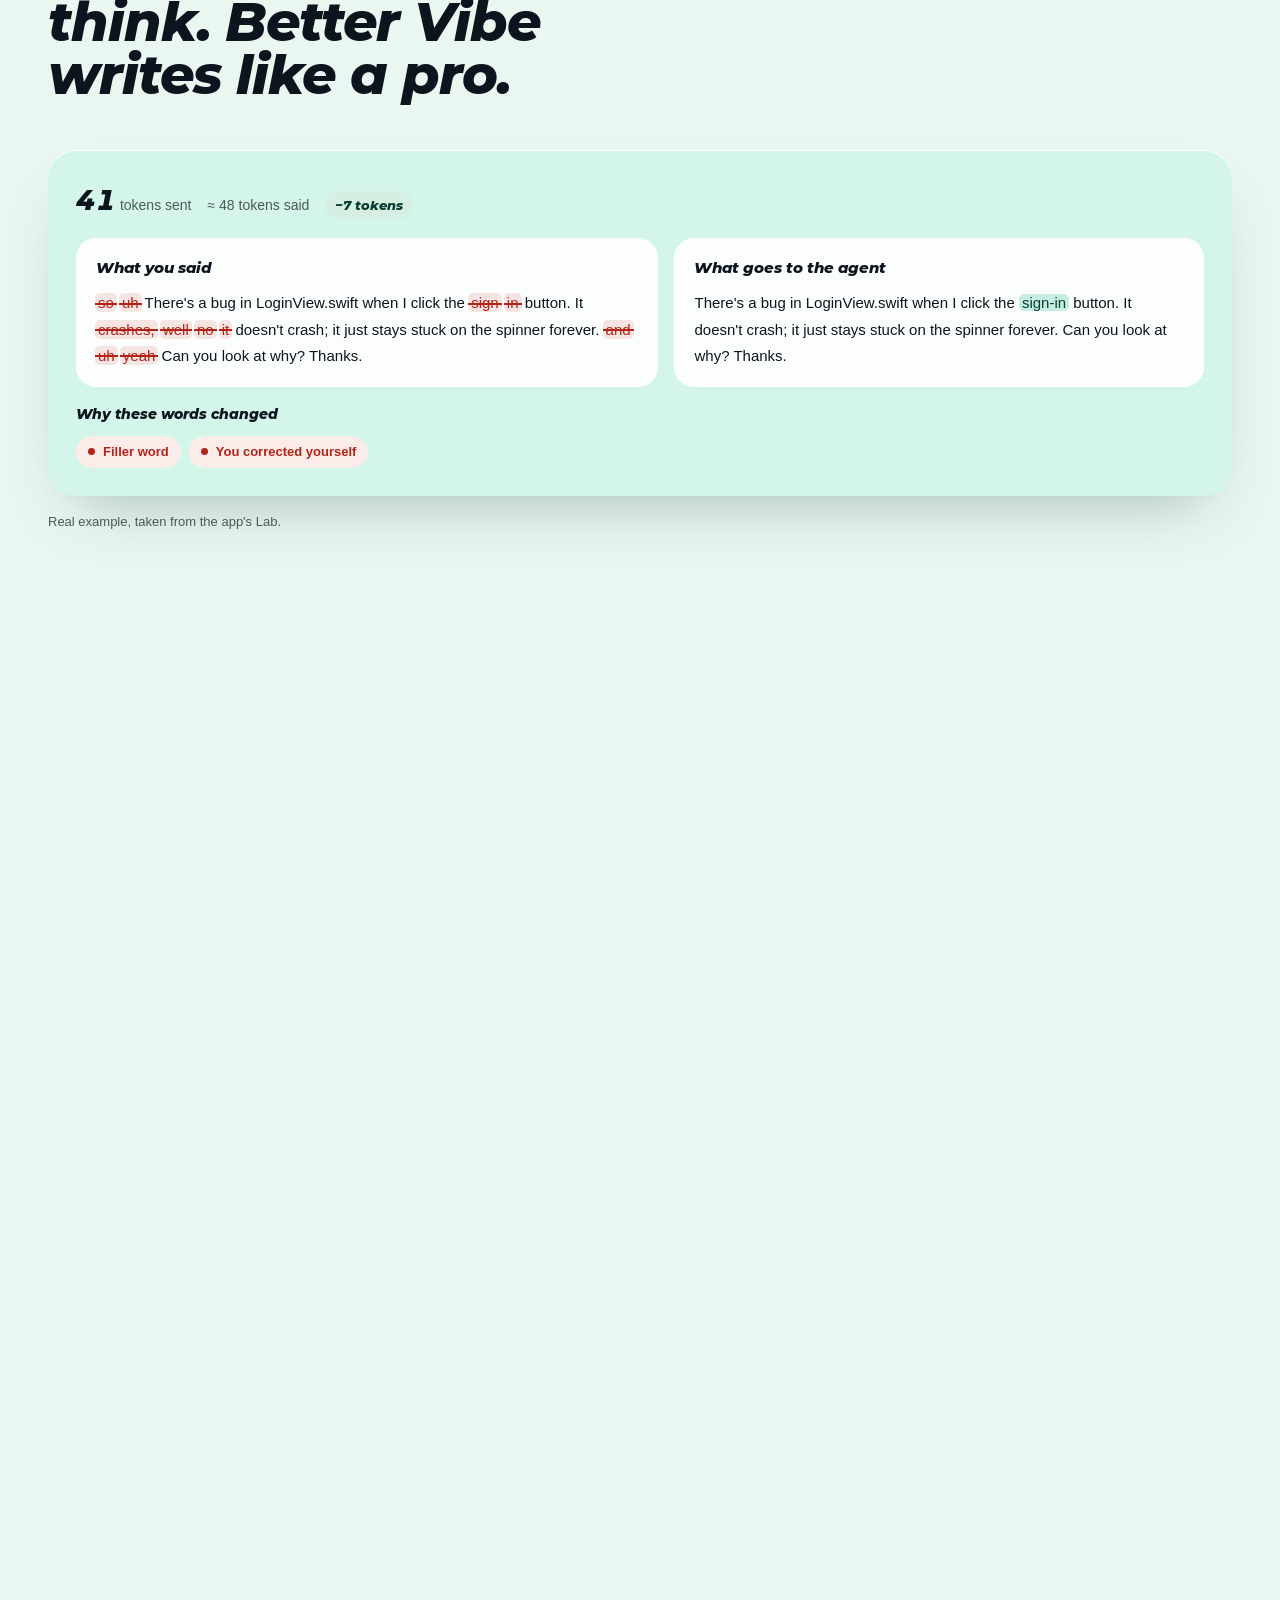
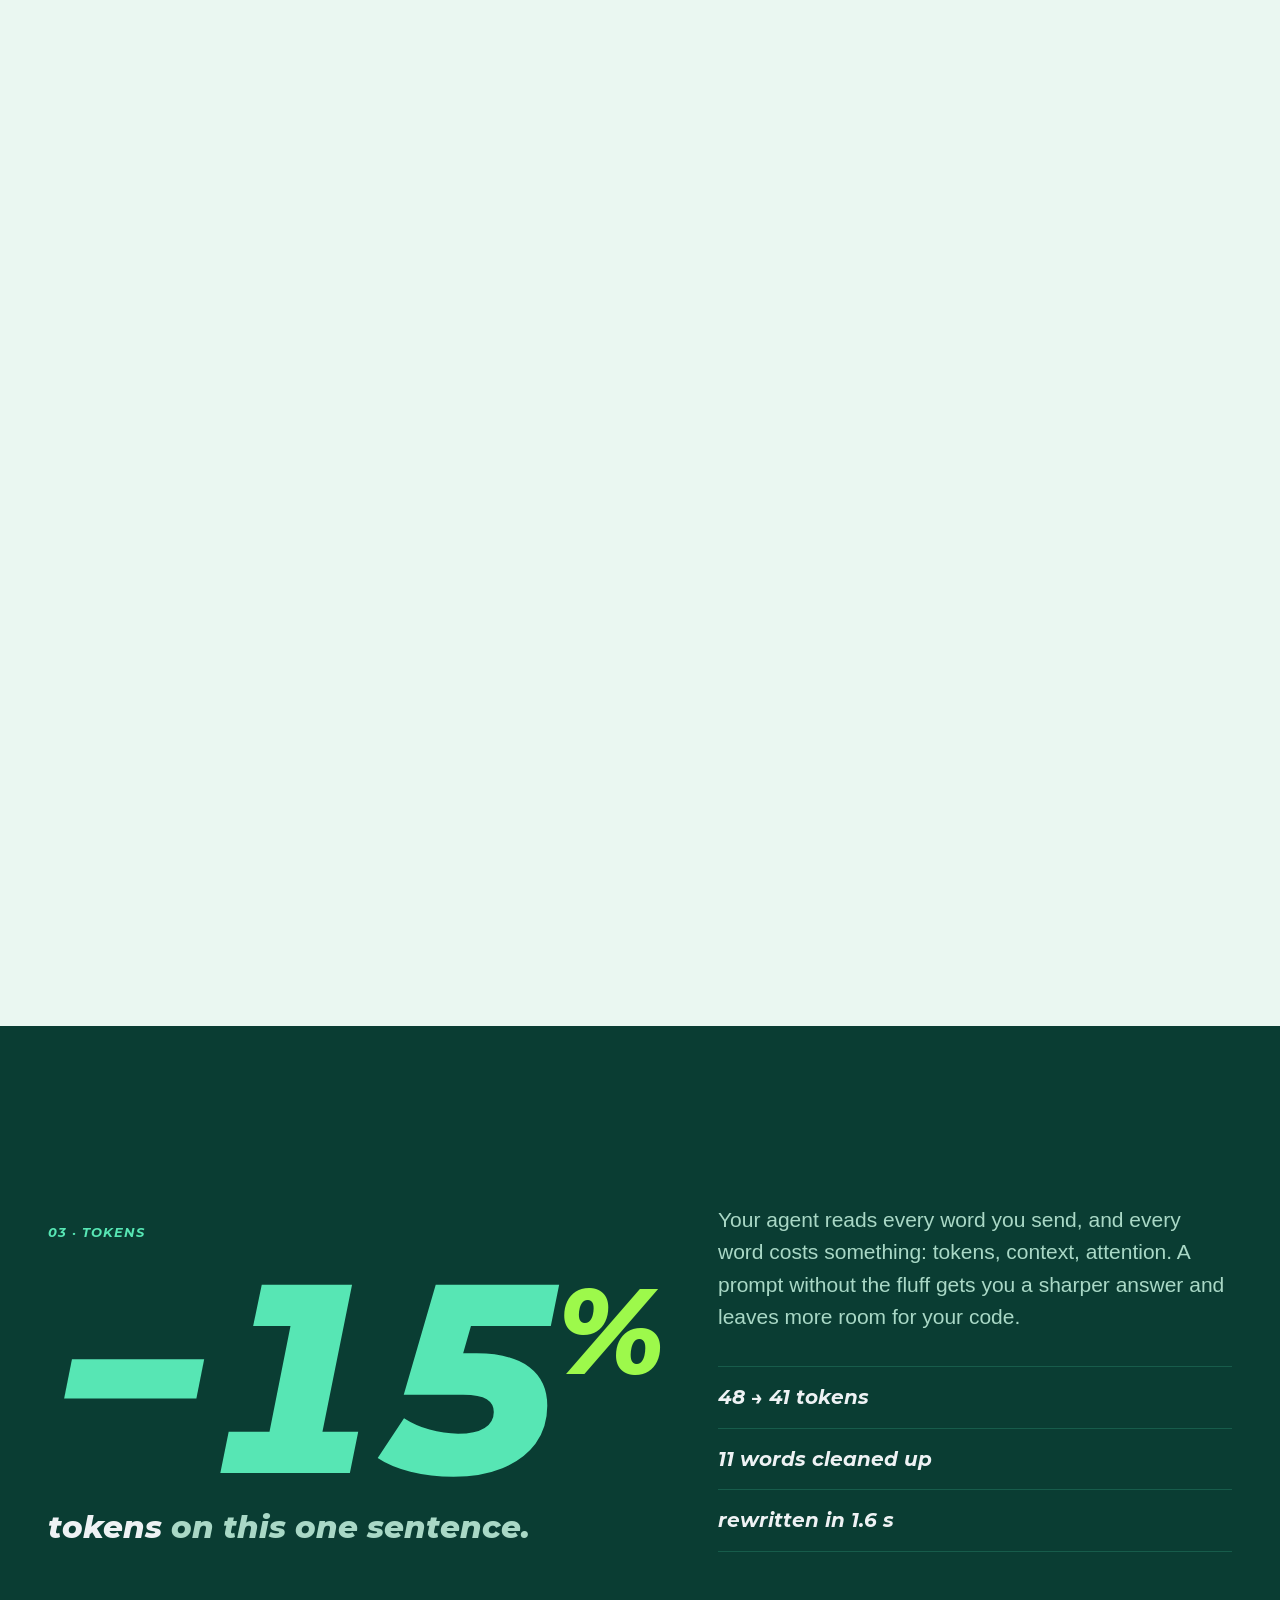
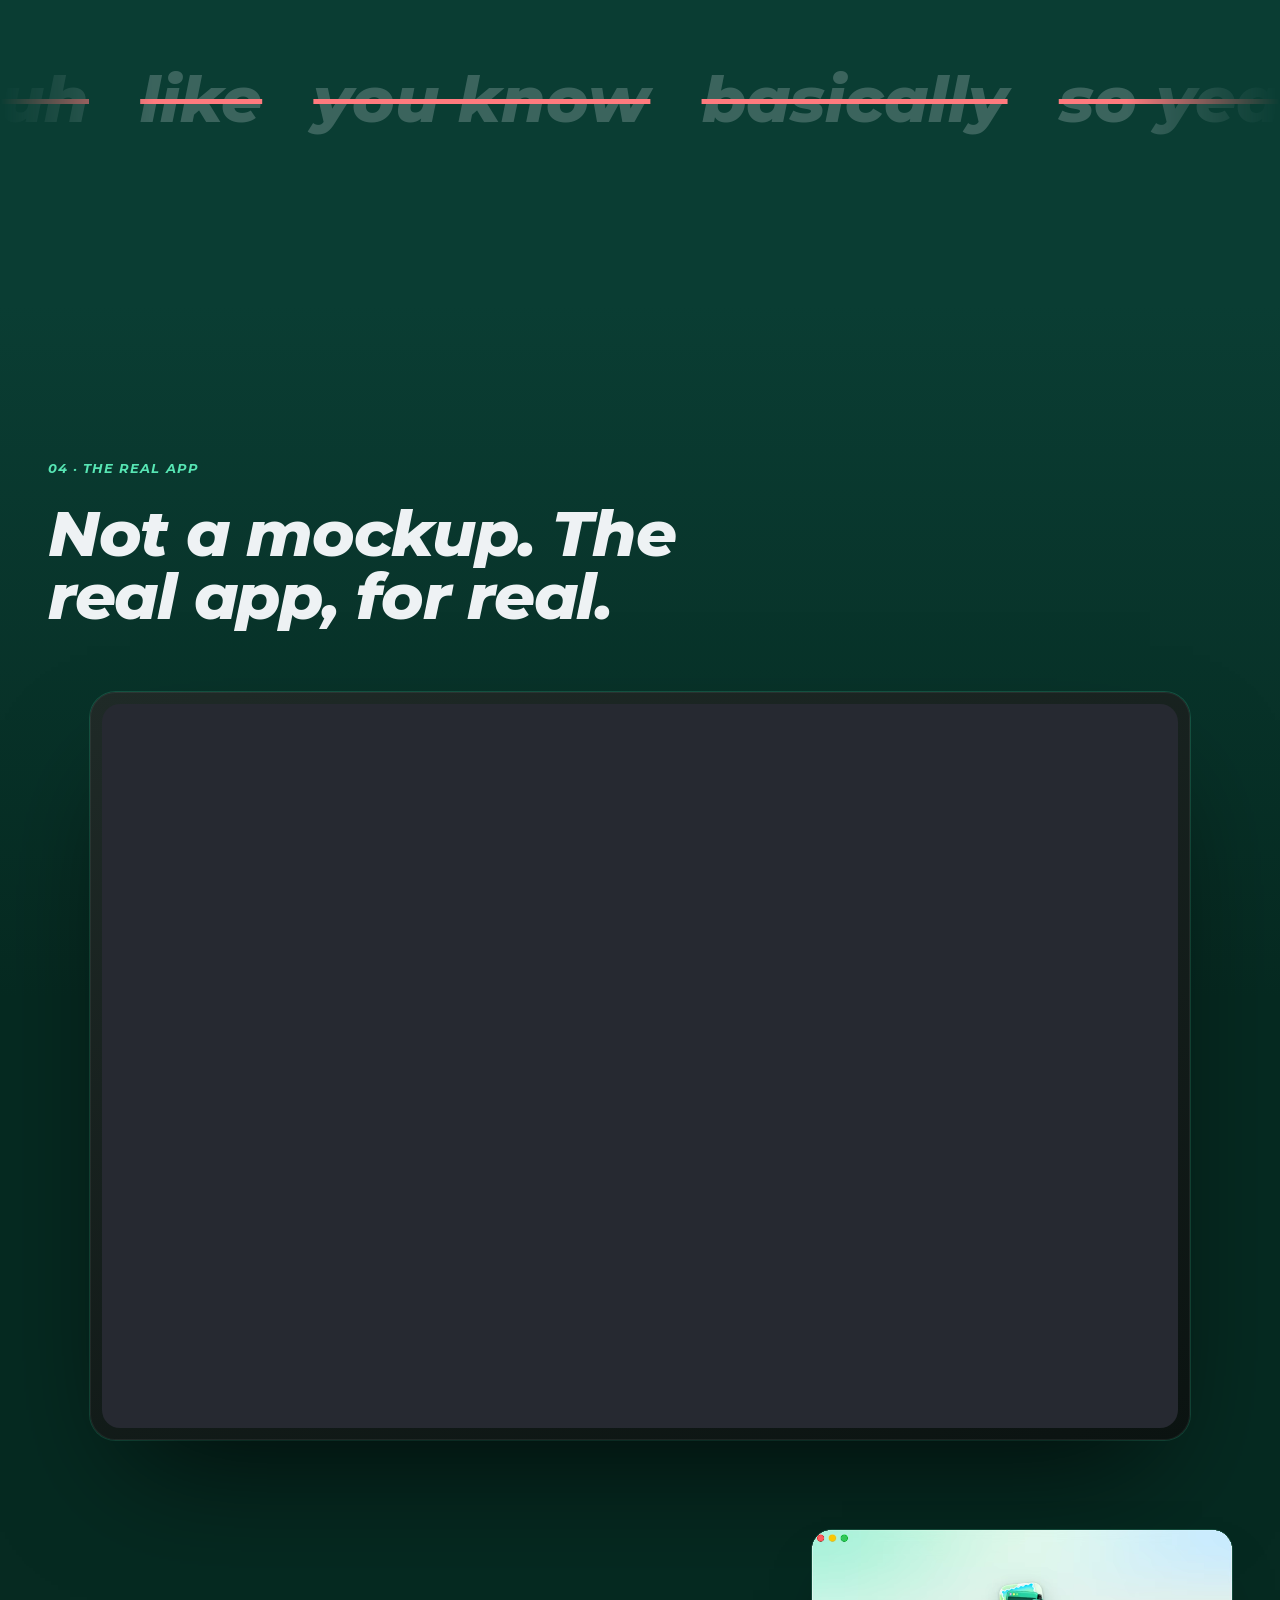
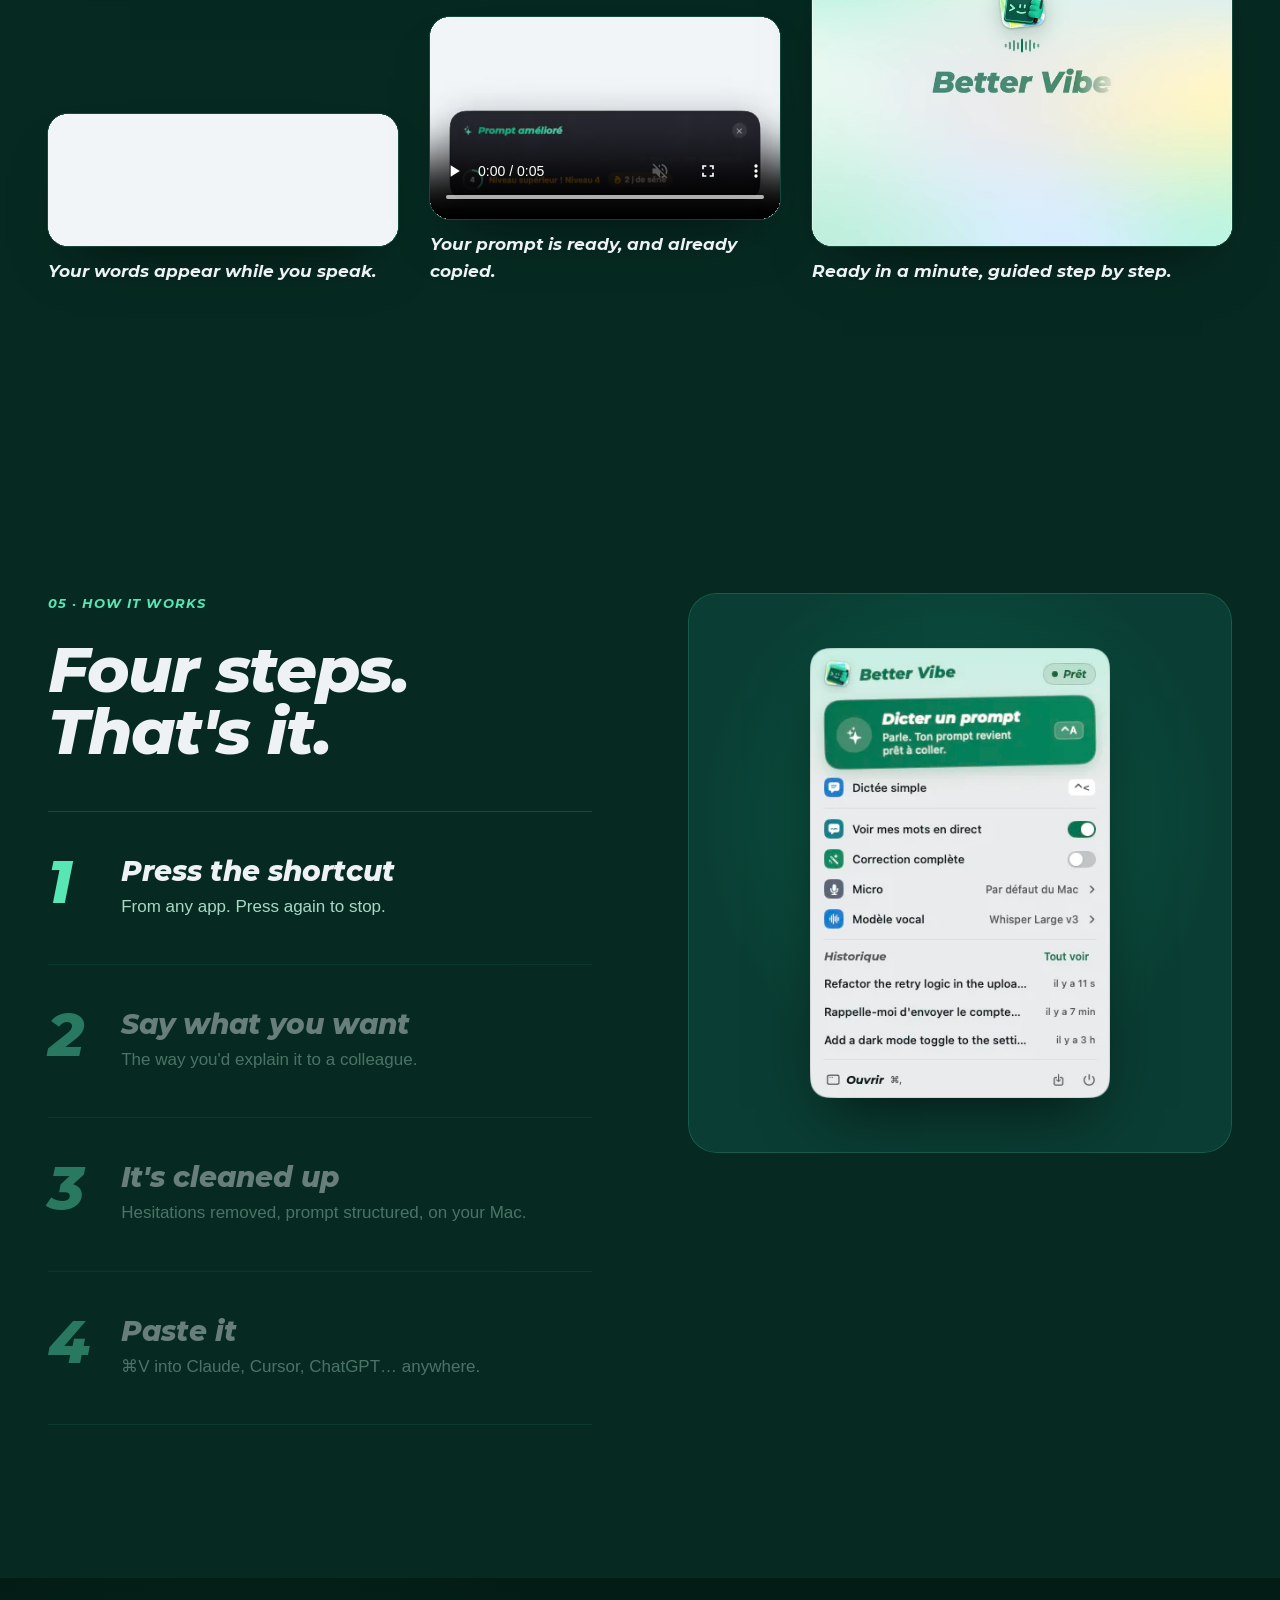
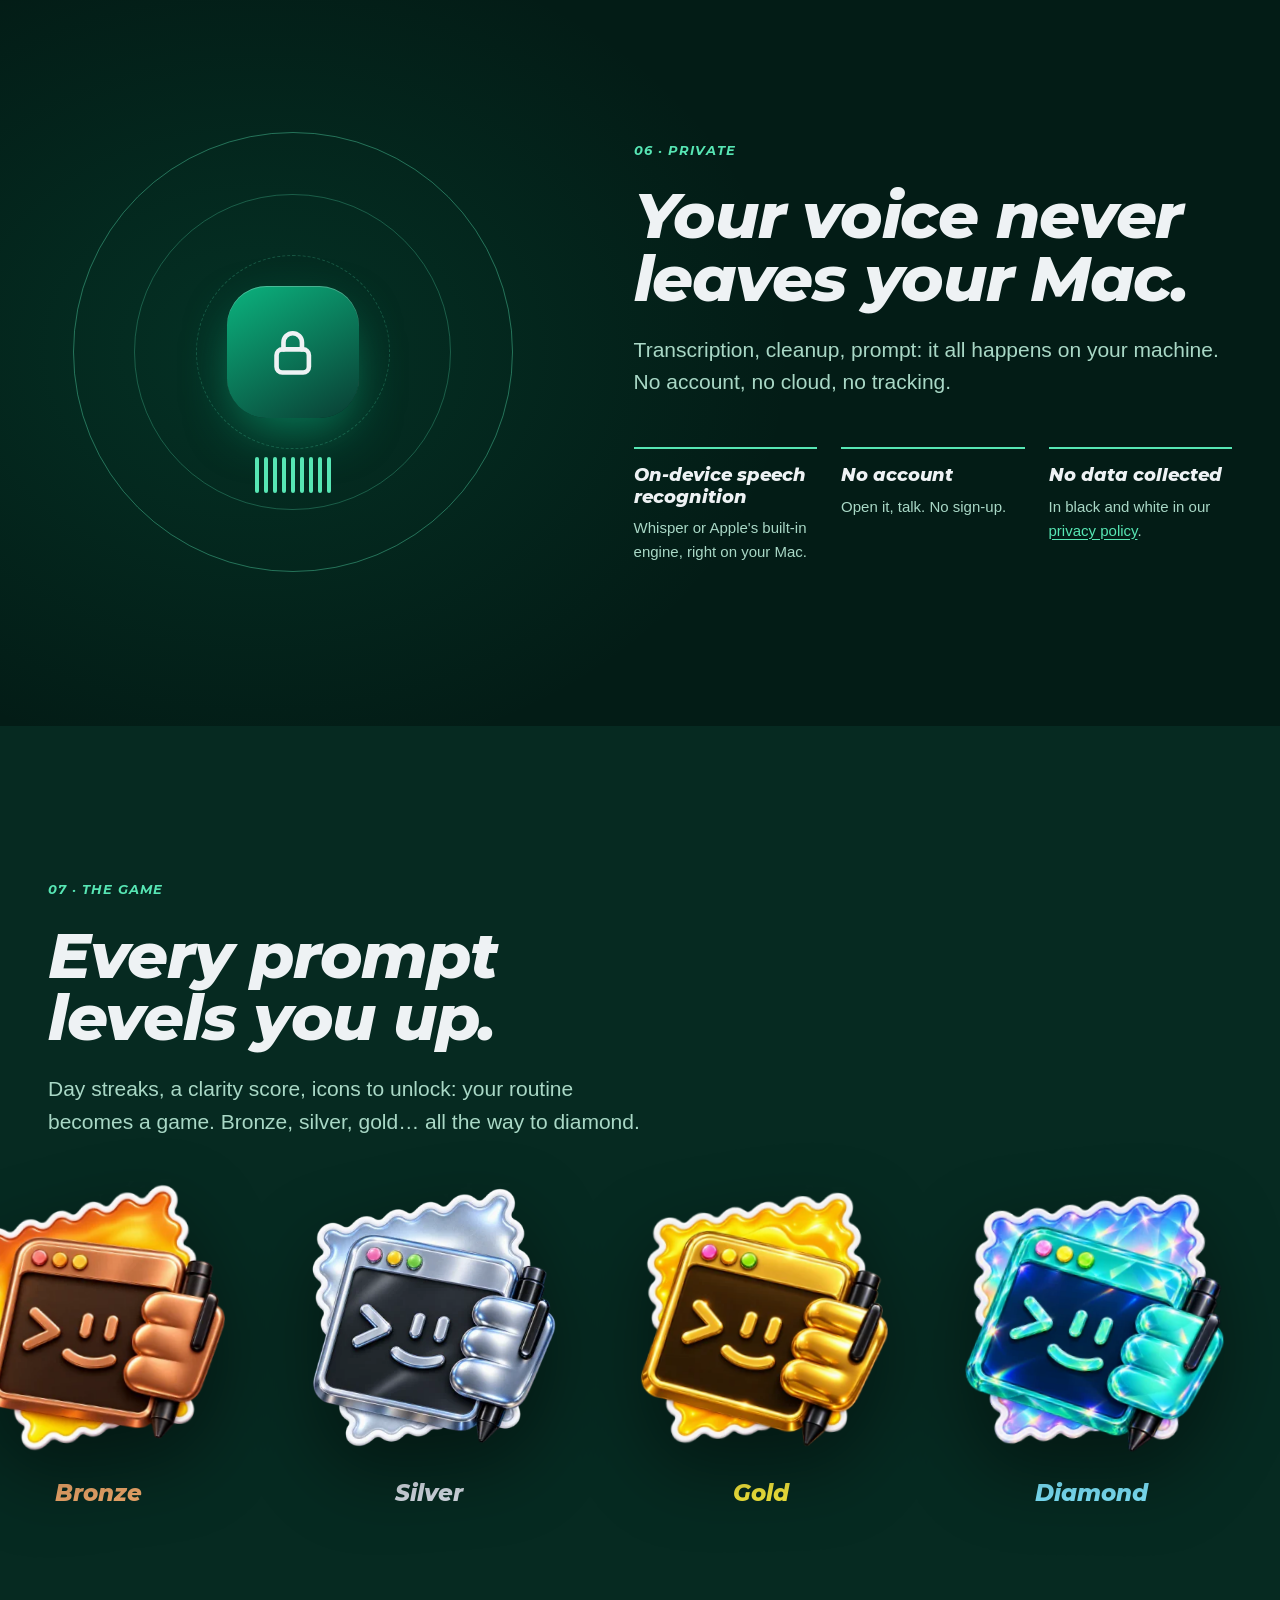
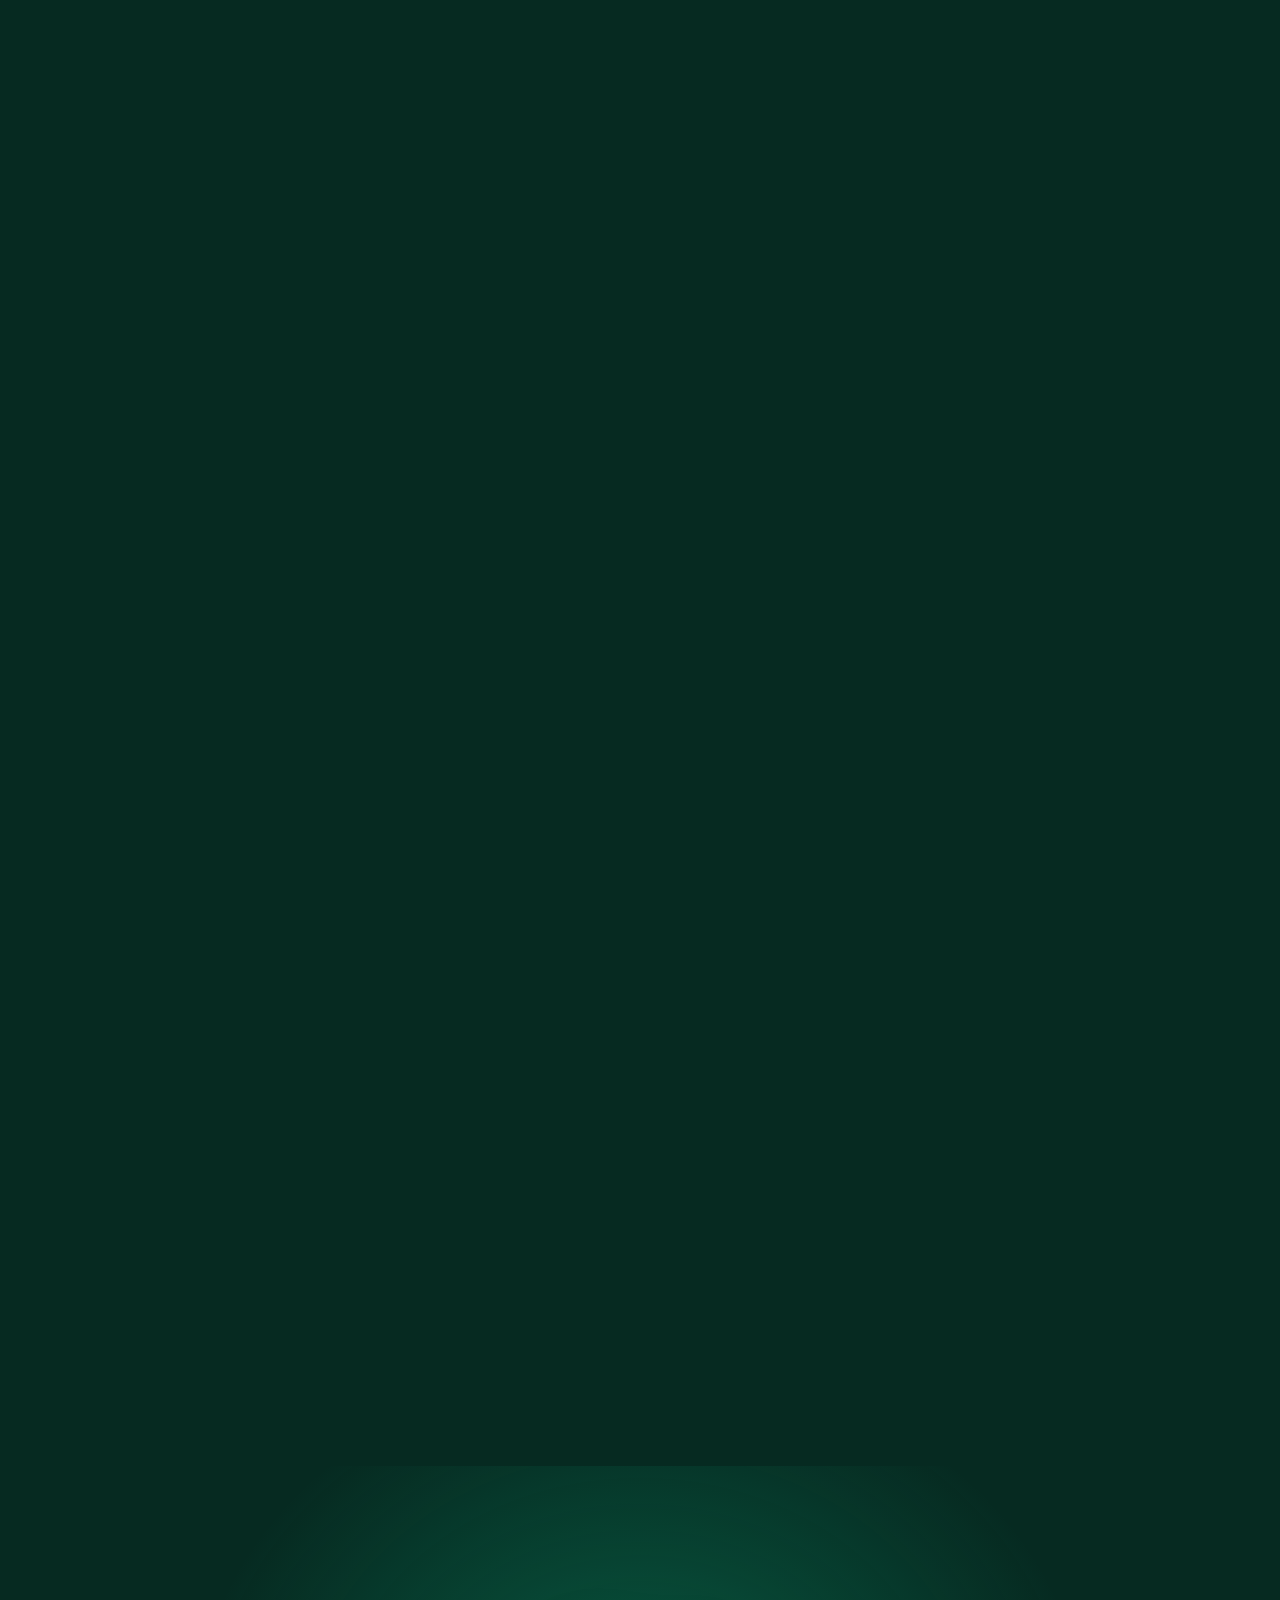
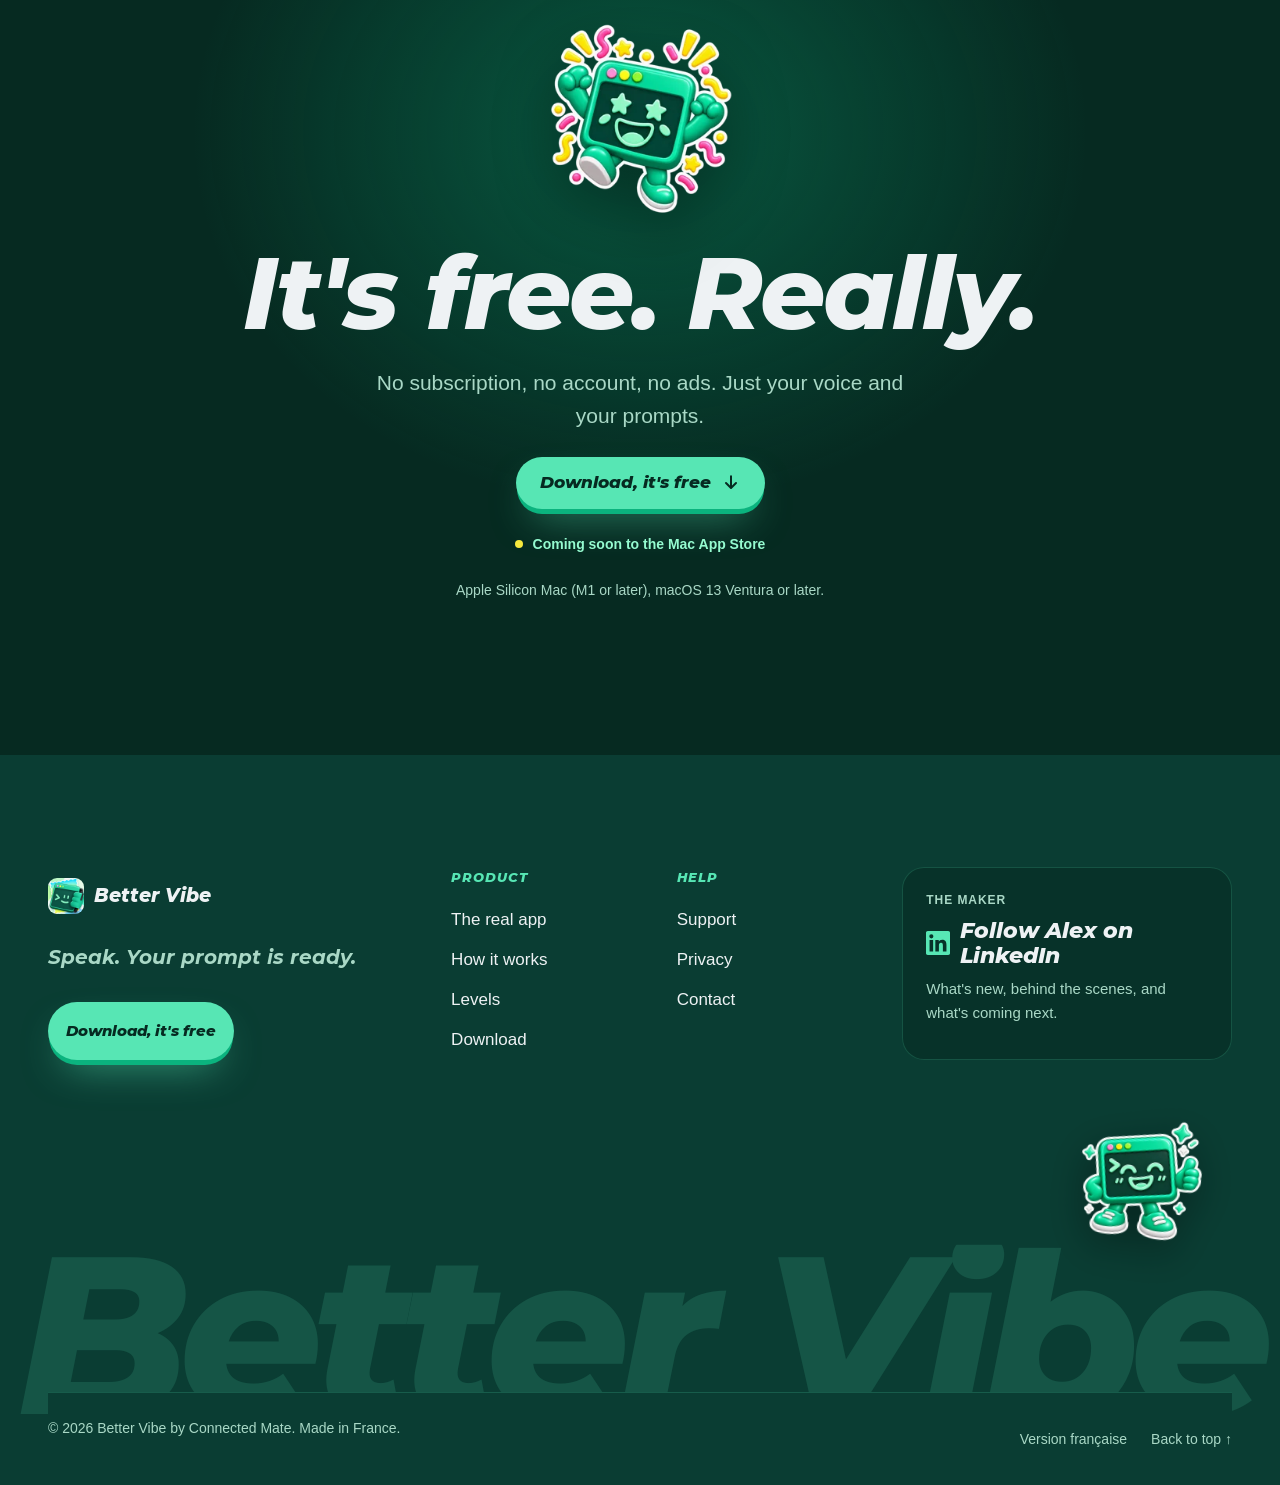
==== commit b873c9c3: "feat: startup-grade landing with scroll story, mascot guide and download gate - New scroll-driven la" ====
--- a/index.html
+++ b/index.html
@@ -2,119 +2,267 @@
 <html lang="en">
 <head>
 <meta charset="utf-8">
-<meta name="viewport" content="width=device-width, initial-scale=1">
-<title>Better Vibe — Speak. Your prompt is ready.</title>
-<meta name="description" content="Better Vibe is a Mac menu-bar app: press a shortcut, talk, and a clean prompt for your AI coding assistant lands on your clipboard. 100% on-device. No account, no tracking.">
-<meta name="theme-color" content="#f2f8f5" media="(prefers-color-scheme: light)">
-<meta name="theme-color" content="#08201b" media="(prefers-color-scheme: dark)">
-<link rel="canonical" href="https://connected-mate.github.io/better-vibe-site/index.html">
-<link rel="alternate" hreflang="en" href="https://connected-mate.github.io/better-vibe-site/index.html">
-<link rel="alternate" hreflang="fr" href="https://connected-mate.github.io/better-vibe-site/fr/index.html">
-<link rel="alternate" hreflang="x-default" href="https://connected-mate.github.io/better-vibe-site/index.html">
+<meta name="viewport" content="width=device-width, initial-scale=1, viewport-fit=cover">
+<title>Better Vibe — Speak. Your prompt is ready. Free Mac app</title>
+<meta name="description" content="Better Vibe turns your voice into clean prompts for your AI coding agents. Speak 3× faster than you type, send fewer tokens. Free, 100% on your Mac.">
+<meta name="theme-color" content="#062a21">
+<meta name="color-scheme" content="dark light">
+<link rel="canonical" href="https://connected-mate.github.io/better-vibe-site/">
+<link rel="alternate" hreflang="en" href="https://connected-mate.github.io/better-vibe-site/">
+<link rel="alternate" hreflang="fr" href="https://connected-mate.github.io/better-vibe-site/fr/">
+<link rel="alternate" hreflang="x-default" href="https://connected-mate.github.io/better-vibe-site/">
 <link rel="icon" type="image/png" sizes="32x32" href="assets/favicon-32.png">
 <link rel="icon" type="image/png" sizes="64x64" href="assets/favicon-64.png">
-<link rel="apple-touch-icon" href="assets/icon-256.png">
+<link rel="apple-touch-icon" href="assets/brand/apple-touch-icon.png">
 <meta property="og:type" content="website">
 <meta property="og:site_name" content="Better Vibe">
-<meta property="og:title" content="Better Vibe — Speak. Your prompt is ready.">
-<meta property="og:description" content="Better Vibe is a Mac menu-bar app: press a shortcut, talk, and a clean prompt for your AI coding assistant lands on your clipboard. 100% on-device. No account, no tracking.">
-<meta property="og:url" content="https://connected-mate.github.io/better-vibe-site/index.html">
-<meta property="og:image" content="https://connected-mate.github.io/better-vibe-site/assets/icon-512.png">
+<meta property="og:title" content="Better Vibe — Speak. Your prompt is ready. Free Mac app">
+<meta property="og:description" content="Better Vibe turns your voice into clean prompts for your AI coding agents. Speak 3× faster than you type, send fewer tokens. Free, 100% on your Mac.">
+<meta property="og:url" content="https://connected-mate.github.io/better-vibe-site/">
+<meta property="og:image" content="https://connected-mate.github.io/better-vibe-site/assets/og-en.jpg">
+<meta property="og:image:width" content="1200">
+<meta property="og:image:height" content="630">
 <meta property="og:locale" content="en_US">
 <meta property="og:locale:alternate" content="fr_FR">
-<meta name="twitter:card" content="summary">
-<meta name="twitter:title" content="Better Vibe — Speak. Your prompt is ready.">
-<meta name="twitter:description" content="Better Vibe is a Mac menu-bar app: press a shortcut, talk, and a clean prompt for your AI coding assistant lands on your clipboard. 100% on-device. No account, no tracking.">
-<meta name="twitter:image" content="https://connected-mate.github.io/better-vibe-site/assets/icon-512.png">
-<link rel="preload" href="assets/fonts/Montserrat-ExtraBoldItalic.ttf" as="font" type="font/ttf" crossorigin>
-<link rel="stylesheet" href="assets/style.css">
+<meta name="twitter:card" content="summary_large_image">
+<meta name="twitter:title" content="Better Vibe — Speak. Your prompt is ready. Free Mac app">
+<meta name="twitter:description" content="Better Vibe turns your voice into clean prompts for your AI coding agents. Speak 3× faster than you type, send fewer tokens. Free, 100% on your Mac.">
+<meta name="twitter:image" content="https://connected-mate.github.io/better-vibe-site/assets/og-en.jpg">
+<script type="application/ld+json">{"@context": "https://schema.org", "@type": "SoftwareApplication", "name": "Better Vibe", "operatingSystem": "macOS 13 or later", "applicationCategory": "DeveloperApplication", "offers": {"@type": "Offer", "price": "0", "priceCurrency": "EUR"}, "description": "Better Vibe turns your voice into clean prompts for your AI coding agents. Speak 3× faster than you type, send fewer tokens. Free, 100% on your Mac.", "url": "https://connected-mate.github.io/better-vibe-site/", "inLanguage": "en", "author": {"@type": "Organization", "name": "Connected Mate"}}</script>
+<link rel="preload" href="assets/fonts/montserrat-extrabold-italic.woff2" as="font" type="font/woff2" crossorigin>
+<link rel="preload" href="assets/brand/icon-640.webp" as="image" type="image/webp">
+<link rel="stylesheet" href="assets/home.css">
+<script>document.documentElement.classList.add("js");try{if(matchMedia("(prefers-reduced-motion: reduce)").matches||/[?&]calm/.test(location.search))document.documentElement.classList.add("rm")}catch(e){}</script>
+<script src="assets/home.js" defer></script>
 </head>
 <body>
 <a class="skip" href="#main">Skip to content</a>
-<header class="wrap site-head">
-  <a class="brand" href="./" aria-label="Better Vibe, Home"><img src="assets/icon-128.png" alt="" width="40" height="40">Better Vibe</a>
-  <nav class="nav" aria-label="Main">
-    <a href="./" aria-current="page">Home</a>
-    <a href="support.html">Support</a>
-    <a href="privacy.html">Privacy</a>
-    <a class="lang" href="fr/" hreflang="fr" lang="fr" aria-label="Français">Français</a>
-  </nav>
+<div class="lang-banner" hidden><p>Tu parles français ? <a href="fr/" hreflang="fr" lang="fr">Voir le site en français</a></p><button type="button" class="lang-banner-x" aria-label="Close"><svg viewBox="0 0 24 24" aria-hidden="true" fill="none" stroke="currentColor" stroke-width="2.4" stroke-linecap="round"><path d="M6 6l12 12M18 6L6 18"/></svg></button></div>
+<div class="progress" aria-hidden="true"><span></span></div>
+<header class="top">
+  <a class="brand" href="./" aria-label="Better Vibe">
+    <img src="assets/brand/icon-384.webp" alt="" width="36" height="36"><span>Better Vibe</span>
+  </a>
+  <nav class="top-nav" aria-label="Main"><a href="#produit">The real app</a><a href="#comment">How it works</a><a href="#prive">Privacy</a></nav>
+  <div class="top-actions">
+    <a class="lang" href="fr/" hreflang="fr" aria-label="Version française">FR</a>
+    <a class="btn btn-sm" href="#telecharger" data-download><span>Download</span><svg viewBox="0 0 24 24" aria-hidden="true" fill="none" stroke="currentColor" stroke-width="2.4" stroke-linecap="round" stroke-linejoin="round"><path d="M12 4v13M6 12l6 6 6-6"/></svg></a>
+  </div>
 </header>
+
 <main id="main">
-<div class="wrap hero">
-  <div>
-    <p class="eyebrow">Voice to prompt, 100% offline</p>
-    <h1>Speak. Your prompt is ready.</h1>
-    <p class="lede">Press a shortcut and say what you want, "uh"s and all. Better Vibe turns it into a clean prompt for your coding assistant, with your clipboard attached as context. Your voice never leaves your Mac.</p>
-    <div class="cta-row">
-      <a class="btn" href="https://apps.apple.com/us/search?term=Better%20Vibe"><svg viewBox="0 0 24 24" aria-hidden="true" fill="currentColor"><path d="M16.37 1.43c0 1.14-.46 2.22-1.2 3-.78.84-2.06 1.5-3.1 1.41-.13-1.1.4-2.25 1.14-3 .83-.87 2.2-1.5 3.16-1.41zM20.5 17.1c-.55 1.27-.81 1.83-1.52 2.95-.99 1.56-2.39 3.5-4.12 3.51-1.54.02-1.94-1-4.03-.99-2.09.01-2.53 1.01-4.07.99-1.73-.02-3.05-1.77-4.04-3.33C-.2 15.94-.49 10.8 1.23 8.14c1.22-1.89 3.15-2.99 4.96-2.99 1.84 0 3 1.01 4.52 1.01 1.48 0 2.38-1.01 4.51-1.01 1.61 0 3.32.88 4.54 2.4-3.99 2.19-3.34 7.88.74 9.55z"/></svg><span>Download on the Mac App Store</span></a>
-      <p class="fine">For Mac with Apple Silicon, macOS 13 or later.</p>
-    </div>
-  </div>
-  <div class="mock" role="img" aria-label="“euh so the retry logic is duplicated in like three places, pull it into one function, no wait, one actor.” → ## Task
-Refactor the retry logic into a single actor. It is currently duplicated in three places.
-
-## Context
-```swift
-// your copied code, fenced
-```">
-    <div class="mock-bar" aria-hidden="true"><i></i><i></i><i></i><span>Better Vibe — result</span></div>
-    <div class="mock-body" aria-hidden="true">
-      <div><p class="mock-label">What you said</p><p class="mock-said">“euh so the retry logic is duplicated in like three places, pull it into one function, no wait, one actor.”</p></div>
-      <div><p class="mock-label">What lands on your clipboard</p><div class="mock-out"><b>## Task</b>
-Refactor the retry logic into a single actor. It is currently duplicated in three places.
-
-<b>## Context</b>
-```swift
-// your copied code, fenced
-```</div></div>
-      <div class="levels"><span class="">Raw</span><span class="">Cleaned</span><span class="on">Structured</span><span class="">AI Polish</span></div>
-    </div>
-  </div>
-</div>
-<div class="wrap video-slot" id="promo" hidden>
-  <video controls preload="metadata" playsinline poster="assets/promo-en-poster.jpg" aria-label="Better Vibe in 30 seconds">
-    <source src="assets/promo-en.mp4" type="video/mp4">
-  </video>
-</div>
-<script>
-(function(){var s=document.getElementById("promo"),v=s&&s.querySelector("video");
-if(!v)return;v.addEventListener("loadedmetadata",function(){s.hidden=false});
-v.addEventListener("error",function(){s.hidden=true},true);v.load();})();
-</script>
-<section class="wrap" id="how" aria-labelledby="how-h">
-  <div class="sec-head"><p class="eyebrow">How it works</p><h2 id="how-h">Four steps. No typing.</h2></div>
-  <ol class="steps"><li><h3>Copy what you're working on</h3><p>The code, the error or the link. <kbd>⌘C</kbd>, like always.</p></li><li><h3>Press the shortcut and talk</h3><p><kbd>⌘⇧D</kbd> by default. Say it like you'd tell a colleague. Hesitations are fine.</p></li><li><h3>Press it again</h3><p>Better Vibe transcribes locally, removes the filler, resolves your self-corrections and attaches your clipboard as properly formatted context.</p></li><li><h3>Paste anywhere</h3><p><kbd>⌘V</kbd> into any chat, IDE or terminal. It works with any AI assistant that has a text box.</p></li></ol>
-</section>
-<section class="band" id="privacy-first" aria-labelledby="priv-h">
+
+<section class="hero" data-guide="hero" aria-labelledby="hero-h">
+  <div class="hero-glow" aria-hidden="true"></div>
+  <div class="hero-copy">
+    <p class="kicker hero-in" style="--i:0">Free Mac app for vibe coders</p>
+    <h1 id="hero-h" class="display"><span class="line"><span class="line-in" style="--i:0">Speak.</span></span><span class="line"><span class="line-in" style="--i:1">Your prompt</span></span><span class="line"><span class="line-in" style="--i:2">is ready.</span></span></h1>
+    <p class="lede hero-in" style="--i:3">Say your idea out loud, “uh”s and “no, wait”s included. Better Vibe cleans it up and turns it into a clear prompt for your AI agent. Faster than typing, with fewer tokens.</p>
+    <div class="cta-row hero-in" style="--i:4">
+      <a class="btn btn-primary" href="#telecharger" data-download><span>Download, it&#x27;s free</span><svg viewBox="0 0 24 24" aria-hidden="true" fill="none" stroke="currentColor" stroke-width="2.4" stroke-linecap="round" stroke-linejoin="round"><path d="M12 4v13M6 12l6 6 6-6"/></svg></a>
+      <a class="btn btn-ghost" href="#produit">See the real app</a>
+    </div>
+    <ul class="hero-meta hero-in" style="--i:5"><li>macOS 13 or later</li><li>Apple Silicon Mac</li><li>100% on your Mac</li></ul>
+    <p class="soon"><span class="soon-dot" aria-hidden="true"></span>Coming soon to the Mac App Store</p>
+  </div>
+  <div class="hero-stage" role="img" aria-label="Animation: a dictated sentence appears word by word, then becomes a clean prompt, copied.">
+    <div class="stage-icon" aria-hidden="true">
+      <img src="assets/brand/icon-640.webp" width="640" height="640" alt="" fetchpriority="high">
+    </div>
+    <div class="stage-ui" aria-hidden="true">
+      <div class="pill-text"><p><span>so </span><span>I&#x27;d </span><span>like </span><span>us </span><span>to </span><span>rework </span><span>the </span><span>app&#x27;s </span><span>home </span><span>page </span><span>because </span><span>right </span><span>now </span><span>when </span><span>you </span><span>land </span><span>on </span><span>it </span><span>you </span><span>don&#x27;t </span><span>get </span><span>right </span><span>away </span></p></div>
+      <div class="pill"><i></i><span>Listening</span><b>.</b><b>.</b></div>
+      <div class="result">
+        <div class="result-top"><span class="result-title"><svg viewBox="0 0 24 24" aria-hidden="true" fill="currentColor"><path d="M12 2l1.9 6.1L20 10l-6.1 1.9L12 18l-1.9-6.1L4 10l6.1-1.9zM19 15l.9 2.1L22 18l-2.1.9L19 21l-.9-2.1L16 18l2.1-.9z"/></svg>Improved prompt</span><span class="result-copied"><svg viewBox="0 0 24 24" aria-hidden="true" fill="none" stroke="currentColor" stroke-width="3" stroke-linecap="round" stroke-linejoin="round"><path d="M5 12.5l4.5 4.5L19 7"/></svg>Copied</span></div>
+        <p>Rework the home page: when people land on it, they don&#x27;t immediately understand what the app does.</p>
+      </div>
+    </div>
+  </div>
+  <a class="scroll-cue" href="#vitesse"><span>Scroll</span><i aria-hidden="true"></i></a>
+</section>
+
+<section id="vitesse" class="ch ch-speed pin" data-scrub="speed" data-guide="c1" aria-labelledby="c1-h">
+  <div class="sticky">
+    <div class="wrap">
+      <p class="kicker">01 · Speed</p>
+      <h2 id="c1-h" class="display-2">Your voice is three times faster than your fingers.</h2>
+      <p class="sub">Speaking is about three times faster than typing. While you hunt for the right key, your idea is already out.</p>
+      <div class="race" aria-hidden="true">
+        <div class="lane lane-kb"><span class="lane-l">Typing</span><div class="lane-track"><p class="lane-text"><span>Add a dark mode to the settings page and keep the choice after a restart.</span></p><i class="caret"></i></div></div>
+        <div class="lane lane-voice"><span class="lane-l">Speaking</span><div class="lane-track"><p class="lane-text"><span>Add a dark mode to the settings page and keep the choice after a restart.</span></p><i class="caret"></i></div><span class="x3">×3</span></div>
+      </div>
+      <p class="src"><a href="https://arxiv.org/abs/1608.07323" rel="noopener" target="_blank">Source: Ruan et al., Stanford, 2016<span class="vh"> (new tab)</span></a></p>
+    </div>
+  </div>
+</section>
+
+<section id="nettoyage" class="ch ch-clean pin" data-scrub="clean" data-guide="c2" aria-labelledby="c2-h">
+  <div class="sticky">
+    <div class="wrap">
+      <p class="kicker">02 · Cleanup</p>
+      <h2 id="c2-h" class="display-2">You talk the way you think. Better Vibe writes like a pro.</h2>
+      <div class="lab">
+        <div class="lab-meter"><span><b class="tok-in" data-from="48" data-to="41">41</b> tokens sent</span><span class="tok-was">≈ 48 tokens said</span><span class="tok-delta">−7 tokens</span></div>
+        <div class="lab-cols">
+          <div class="lab-said"><h3>What you said</h3><p><span class="w x" data-k="f" data-n="0"><s>so</s></span> <span class="w x" data-k="f" data-n="1"><s>uh</s></span> <span class="w">There&#x27;s</span> <span class="w">a</span> <span class="w">bug</span> <span class="w">in</span> <span class="w">LoginView.swift</span> <span class="w">when</span> <span class="w">I</span> <span class="w">click</span> <span class="w">the</span> <span class="w x" data-k="c" data-n="2"><s>sign</s></span> <span class="w x" data-k="c" data-n="3"><s>in</s></span> <span class="w">button.</span> <span class="w">It</span> <span class="w x" data-k="c" data-n="4"><s>crashes,</s></span> <span class="w x" data-k="f" data-n="5"><s>well</s></span> <span class="w x" data-k="c" data-n="6"><s>no</s></span> <span class="w x" data-k="c" data-n="7"><s>it</s></span> <span class="w">doesn&#x27;t</span> <span class="w">crash;</span> <span class="w">it</span> <span class="w">just</span> <span class="w">stays</span> <span class="w">stuck</span> <span class="w">on</span> <span class="w">the</span> <span class="w">spinner</span> <span class="w">forever.</span> <span class="w x" data-k="f" data-n="8"><s>and</s></span> <span class="w x" data-k="f" data-n="9"><s>uh</s></span> <span class="w x" data-k="f" data-n="10"><s>yeah</s></span> <span class="w">Can</span> <span class="w">you</span> <span class="w">look</span> <span class="w">at</span> <span class="w">why?</span> <span class="w">Thanks.</span></p></div>
+          <div class="lab-sent"><h3>What goes to the agent</h3><p>There's a bug in LoginView.swift when I click the <mark>sign-in</mark> button. It doesn't crash; it just stays stuck on the spinner forever. Can you look at why? Thanks.</p></div>
+        </div>
+        <div class="lab-why"><h3>Why these words changed</h3><ul><li data-k="f"><span class="dot" aria-hidden="true"></span>Filler word</li><li data-k="c"><span class="dot" aria-hidden="true"></span>You corrected yourself</li></ul></div>
+      </div>
+      <p class="note">Real example, taken from the app&#x27;s Lab.</p>
+    </div>
+  </div>
+</section>
+
+<section id="tokens" class="ch ch-tokens" data-guide="c3" aria-labelledby="c3-h">
+  <div class="wrap tokens-grid">
+    <div>
+      <p class="kicker">03 · Tokens</p>
+      <h2 id="c3-h" class="big-num"><span class="num" data-count="15">−15</span><span class="pct">%</span><span class="vh"> tokens on this one sentence.</span></h2>
+      <p class="big-sub" aria-hidden="true">tokens <em>on this one sentence.</em></p>
+    </div>
+    <div>
+      <p class="sub">Your agent reads every word you send, and every word costs something: tokens, context, attention. A prompt without the fluff gets you a sharper answer and leaves more room for your code.</p>
+      <ul class="facts"><li data-reveal style="--d:0">48 → 41 tokens</li><li data-reveal style="--d:1">11 words cleaned up</li><li data-reveal style="--d:2">rewritten in 1.6 s</li></ul>
+    </div>
+  </div>
+  <div class="ticker" aria-hidden="true"><div class="ticker-in"><span>uh</span><span>like</span><span>you know</span><span>basically</span><span>so yeah</span><span>I mean</span><span>no wait</span><span>uh</span><span>like</span><span>you know</span><span>basically</span><span>so yeah</span><span>I mean</span><span>no wait</span></div></div>
+</section>
+
+<section id="produit" class="ch ch-product" data-guide="c4" aria-labelledby="c4-h">
   <div class="wrap">
-    <p class="eyebrow">Private by architecture</p>
-    <h2 id="priv-h">Your voice stays on your Mac.</h2>
-    <p style="margin-top:var(--s4)">Transcription, cleanup and prompt assembly all run on your Mac. There is no account, no analytics and no tracking.</p>
-    <div class="proof"><div><h3>Local Whisper</h3><p>Speech recognition runs on-device with Metal acceleration. Audio is never transmitted.</p></div><div><h3>One optional download</h3><p>The only network use: fetching Whisper model files from Hugging Face, when you ask for it.</p></div><div><h3>No data collected</h3><p>The App Store label reads “No Data Collected”. Read the full <a href="privacy.html">privacy policy</a>.</p></div></div>
-  </div>
-</section>
-<section class="wrap" id="features" aria-labelledby="feat-h">
-  <div class="sec-head"><p class="eyebrow">Features</p><h2 id="feat-h">Made for how you actually speak</h2></div>
-  <dl class="features"><div><dt>Four improvement levels</dt><dd>Raw, Cleaned, Structured, or AI Polish. Switch between them with the arrow keys right on the result window.</dd></div><div><dt>AI Polish, on-device</dt><dd>On Macs with Apple Intelligence (macOS 26 or later), Apple's on-device model rewrites your dictation as a precise instruction. Optional, and it falls back to the local cleanup when unavailable.</dd></div><div><dt>Context that formats itself</dt><dd>Swift, TypeScript, Python, JSON, URLs, error logs, file paths: each is detected and fenced correctly. Pin extra snippets when one clipboard isn't enough.</dd></div><div><dt>Prompt templates</dt><dd>Fix a bug, build a feature, refactor, code review, explain, commit message, or free-form. Markdown or XML output.</dd></div><div><dt>Still a full dictation app</dt><dd>Dictate to clipboard, 17 languages with auto-detect, voice commands for punctuation, a custom dictionary and an optional profanity filter.</dd></div><div><dt>Built for Apple Silicon</dt><dd>Whisper models from Tiny (fast) to Large v3 (most accurate). Better Vibe recommends one based on your chip, memory and measured speed.</dd></div></dl>
-</section>
-<section class="alt" id="requirements" aria-labelledby="req-h">
-  <div class="wrap">
-    <div class="sec-head"><p class="eyebrow">Requirements</p><h2 id="req-h">What you need</h2></div>
-    <ul class="reqs"><li>A Mac with Apple Silicon (M1 or later)</li><li>macOS 13 Ventura or later</li><li>Microphone access, the only permission the app asks for</li><li>macOS 26 with Apple Intelligence for the optional AI Polish level</li></ul>
-    <div class="cta-row" style="margin-top:var(--s7)"><a class="btn" href="https://apps.apple.com/us/search?term=Better%20Vibe"><svg viewBox="0 0 24 24" aria-hidden="true" fill="currentColor"><path d="M16.37 1.43c0 1.14-.46 2.22-1.2 3-.78.84-2.06 1.5-3.1 1.41-.13-1.1.4-2.25 1.14-3 .83-.87 2.2-1.5 3.16-1.41zM20.5 17.1c-.55 1.27-.81 1.83-1.52 2.95-.99 1.56-2.39 3.5-4.12 3.51-1.54.02-1.94-1-4.03-.99-2.09.01-2.53 1.01-4.07.99-1.73-.02-3.05-1.77-4.04-3.33C-.2 15.94-.49 10.8 1.23 8.14c1.22-1.89 3.15-2.99 4.96-2.99 1.84 0 3 1.01 4.52 1.01 1.48 0 2.38-1.01 4.51-1.01 1.61 0 3.32.88 4.54 2.4-3.99 2.19-3.34 7.88.74 9.55z"/></svg><span>Download on the Mac App Store</span></a></div>
-  </div>
-</section>
+    <p class="kicker">04 · The real app</p>
+    <h2 id="c4-h" class="display-2">Not a mockup. The real app, for real.</h2>
+  </div>
+  <div class="tour" data-scrub="tour" data-mode="view">
+    <div class="mac">
+      <div class="mac-screen"><video class="vid " width="1040" height="700" muted loop playsinline preload="metadata" poster="assets/media/app-tour-en-dark-poster.webp" aria-label="Tour of the Better Vibe app: home, dictate, how it works, lab." data-auto><source src="assets/media/app-tour-en-dark.webm" type="video/webm"><source src="assets/media/app-tour-en-dark.mp4" type="video/mp4"></video></div>
+    </div>
+  </div>
+  <div class="wrap clips"><figure class="clip" data-reveal style="--d:0"><div class="clip-frame"><video class="vid " width="524" height="198" muted loop playsinline preload="none" poster="assets/media/live-text-fr-light-poster.webp" aria-label="Your words appear while you speak." data-auto><source src="assets/media/live-text-fr-light.webm" type="video/webm"><source src="assets/media/live-text-fr-light.mp4" type="video/mp4"></video></div><figcaption>Your words appear while you speak.</figcaption></figure><figure class="clip" data-reveal style="--d:1"><div class="clip-frame"><video class="vid " width="520" height="300" muted loop playsinline preload="none" poster="assets/media/reveal-clean-fr-poster.webp" aria-label="Your prompt is ready, and already copied." data-auto><source src="assets/media/reveal-clean-fr.webm" type="video/webm"><source src="assets/media/reveal-clean-fr.mp4" type="video/mp4"></video></div><figcaption>Your prompt is ready, and already copied.</figcaption></figure><figure class="clip" data-reveal style="--d:2"><div class="clip-frame"><video class="vid " width="822" height="620" muted loop playsinline preload="none" poster="assets/media/onboarding-fr-light-poster.webp" aria-label="Ready in a minute, guided step by step." data-auto><source src="assets/media/onboarding-fr-light.webm" type="video/webm"><source src="assets/media/onboarding-fr-light.mp4" type="video/mp4"></video></div><figcaption>Ready in a minute, guided step by step.</figcaption></figure></div>
+</section>
+
+<section id="comment" class="ch ch-how" data-guide="c5" aria-labelledby="c5-h">
+  <div class="wrap how-grid">
+    <div class="how-copy">
+      <p class="kicker">05 · How it works</p>
+      <h2 id="c5-h" class="display-2">Four steps. That&#x27;s it.</h2>
+      <ol class="steps"><li class="step" data-step="0"><span class="step-n" aria-hidden="true">1</span><div><h3>Press the shortcut</h3><p>From any app. Press again to stop.</p></div></li><li class="step" data-step="1"><span class="step-n" aria-hidden="true">2</span><div><h3>Say what you want</h3><p>The way you&#x27;d explain it to a colleague.</p></div></li><li class="step" data-step="2"><span class="step-n" aria-hidden="true">3</span><div><h3>It&#x27;s cleaned up</h3><p>Hesitations removed, prompt structured, on your Mac.</p></div></li><li class="step" data-step="3"><span class="step-n" aria-hidden="true">4</span><div><h3>Paste it</h3><p>⌘V into Claude, Cursor, ChatGPT… anywhere.</p></div></li></ol>
+    </div>
+    <div class="how-stage" aria-hidden="true">
+      <div class="how-view" data-view="0"><img src="assets/media/still-menubar-panel-fr-light.webp" width="340" height="510" alt="" loading="lazy" decoding="async"></div>
+      <div class="how-view" data-view="1"><div class="clip-frame"><video class="vid " width="524" height="198" muted loop playsinline preload="none" poster="assets/media/live-text-fr-light-poster.webp" aria-label="Your words appear while you speak." data-auto><source src="assets/media/live-text-fr-light.webm" type="video/webm"><source src="assets/media/live-text-fr-light.mp4" type="video/mp4"></video></div></div>
+      <div class="how-view" data-view="2"><div class="clip-frame"><video class="vid " width="520" height="300" muted loop playsinline preload="none" poster="assets/media/reveal-clean-fr-poster.webp" aria-label="Your prompt is ready, and already copied." data-auto><source src="assets/media/reveal-clean-fr.webm" type="video/webm"><source src="assets/media/reveal-clean-fr.mp4" type="video/mp4"></video></div></div>
+      <div class="how-view" data-view="3">
+        <div class="paste">
+          <div class="paste-bar"><i></i><i></i><i></i><span>Your agent</span></div>
+          <div class="paste-body"><p class="paste-text">There's a bug in LoginView.swift when I click the <mark>sign-in</mark> button. It doesn't crash; it just stays stuck on the spinner forever. Can you look at why? Thanks.</p></div>
+          <div class="paste-keys"><kbd>⌘</kbd><kbd>V</kbd></div>
+        </div>
+      </div>
+    </div>
+  </div>
+</section>
+
+<section id="prive" class="ch ch-private" data-guide="c6" aria-labelledby="c6-h">
+  <div class="wrap private-grid">
+    <div class="vault" aria-hidden="true">
+      <div class="vault-ring r1"></div><div class="vault-ring r2"></div><div class="vault-ring r3"></div>
+      <div class="vault-core"><svg viewBox="0 0 24 24" fill="none" stroke="currentColor" stroke-width="2" stroke-linecap="round" stroke-linejoin="round"><rect x="5" y="11" width="14" height="10" rx="2.5"/><path d="M8 11V8a4 4 0 0 1 8 0v3"/></svg></div>
+      <div class="vault-wave"><i style="--i:0"></i><i style="--i:1"></i><i style="--i:2"></i><i style="--i:3"></i><i style="--i:4"></i><i style="--i:5"></i><i style="--i:6"></i><i style="--i:7"></i><i style="--i:8"></i></div>
+    </div>
+    <div>
+      <p class="kicker">06 · Private</p>
+      <h2 id="c6-h" class="display-2">Your voice never leaves your Mac.</h2>
+      <p class="sub">Transcription, cleanup, prompt: it all happens on your machine. No account, no cloud, no tracking.</p>
+      <ul class="proof"><li data-reveal style="--d:0"><h3>On-device speech recognition</h3><p>Whisper or Apple's built-in engine, right on your Mac.</p></li><li data-reveal style="--d:1"><h3>No account</h3><p>Open it, talk. No sign-up.</p></li><li data-reveal style="--d:2"><h3>No data collected</h3><p>In black and white in our <a href="privacy.html">privacy policy</a>.</p></li></ul>
+    </div>
+  </div>
+</section>
+
+<section id="niveaux" class="ch ch-levels pin" data-scrub="levels" data-guide="c7" aria-labelledby="c7-h">
+  <div class="sticky">
+    <div class="wrap">
+      <p class="kicker">07 · The game</p>
+      <h2 id="c7-h" class="display-2">Every prompt levels you up.</h2>
+      <p class="sub">Day streaks, a clarity score, icons to unlock: your routine becomes a game. Bronze, silver, gold… all the way to diamond.</p>
+    </div>
+    <ul class="tiers" aria-label="Original, Bronze, Silver, Gold, Diamond"><li class="tier" style="--i:0"><img src="assets/brand/icon-384.webp" width="384" height="384" alt="" loading="lazy" decoding="async"><span>Original</span></li><li class="tier" style="--i:1"><img src="assets/brand/tier-bronze.webp" width="384" height="384" alt="" loading="lazy" decoding="async"><span>Bronze</span></li><li class="tier" style="--i:2"><img src="assets/brand/tier-silver.webp" width="384" height="384" alt="" loading="lazy" decoding="async"><span>Silver</span></li><li class="tier" style="--i:3"><img src="assets/brand/tier-gold.webp" width="384" height="384" alt="" loading="lazy" decoding="async"><span>Gold</span></li><li class="tier" style="--i:4"><img src="assets/brand/tier-diamond.webp" width="384" height="384" alt="" loading="lazy" decoding="async"><span>Diamond</span></li></ul>
+  </div>
+</section>
+
+<section id="telecharger" class="ch ch-end" data-guide="end" aria-labelledby="end-h">
+  <div class="confetti" aria-hidden="true"><i style="--i:0"></i><i style="--i:1"></i><i style="--i:2"></i><i style="--i:3"></i><i style="--i:4"></i><i style="--i:5"></i><i style="--i:6"></i><i style="--i:7"></i><i style="--i:8"></i><i style="--i:9"></i><i style="--i:10"></i><i style="--i:11"></i><i style="--i:12"></i><i style="--i:13"></i></div>
+  <div class="wrap end-in">
+    <img class="end-mascot" src="assets/brand/mascot-celebrate.webp" width="256" height="256" alt="" loading="lazy" decoding="async">
+    <h2 id="end-h" class="display-2">It&#x27;s free. Really.</h2>
+    <p class="sub">No subscription, no account, no ads. Just your voice and your prompts.</p>
+    <div class="cta-row"><a class="btn btn-primary" href="#telecharger" data-download><span>Download, it&#x27;s free</span><svg viewBox="0 0 24 24" aria-hidden="true" fill="none" stroke="currentColor" stroke-width="2.4" stroke-linecap="round" stroke-linejoin="round"><path d="M12 4v13M6 12l6 6 6-6"/></svg></a></div>
+    <p class="soon"><span class="soon-dot" aria-hidden="true"></span>Coming soon to the Mac App Store</p>
+    <p class="req">Apple Silicon Mac (M1 or later), macOS 13 Ventura or later.</p>
+  </div>
+</section>
+
 </main>
-<footer>
-  <div class="wrap">
-    <p>© 2026 Better Vibe by Connected Mate.</p>
-    <nav aria-label="Footer">
-      <a href="support.html">Support</a>
-      <a href="privacy.html">Privacy</a>
-      <a href="mailto:alex.connectedmate@gmail.com">Contact</a>
-    </nav>
+
+<aside class="guide" aria-label="Your guide" data-lines='{&quot;hero&quot;: [&quot;happy&quot;, &quot;Hi! Let me take you by the hand. Scroll, I&#x27;ll show you everything.&quot;], &quot;c1&quot;: [&quot;streak&quot;, &quot;You talk. I type. Deal?&quot;], &quot;c2&quot;: [&quot;encourage&quot;, &quot;The “uh”s, the “like”s, the sentences you fix halfway… I tidy them up. Your idea stays intact.&quot;], &quot;c3&quot;: [&quot;happy&quot;, &quot;Fewer words, more signal. Your agent will love it.&quot;], &quot;c4&quot;: [&quot;happy&quot;, &quot;This is my place. Everything you see runs on your Mac.&quot;], &quot;c5&quot;: [&quot;encourage&quot;, &quot;Four moves. After a day, you won&#x27;t even notice them.&quot;], &quot;c6&quot;: [&quot;encourage&quot;, &quot;What you say stays between us. Promise.&quot;], &quot;c7&quot;: [&quot;celebrate&quot;, &quot;Level up! Okay, you&#x27;re doing all the work.&quot;], &quot;end&quot;: [&quot;celebrate&quot;, &quot;Shall we? It&#x27;s free.&quot;]}' data-base="assets/brand/">
+  <div class="guide-bubble"><p class="guide-say">Hi! Let me take you by the hand. Scroll, I&#x27;ll show you everything.</p></div>
+  <img class="guide-img" src="assets/brand/mascot-happy.webp" width="256" height="256" alt="">
+  <button type="button" class="guide-x" aria-label="Hide the guide" data-hide="Hide the guide" data-show="Show the guide"><svg viewBox="0 0 24 24" aria-hidden="true" fill="none" stroke="currentColor" stroke-width="2.4" stroke-linecap="round"><path d="M6 6l12 12M18 6L6 18"/></svg></button>
+</aside>
+
+<footer class="foot">
+  <div class="wrap foot-grid">
+    <div class="foot-brand">
+      <a class="brand" href="./"><img src="assets/brand/icon-384.webp" alt="" width="44" height="44" loading="lazy"><span>Better Vibe</span></a>
+      <p>Speak. Your prompt is ready.</p>
+      <a class="btn btn-primary btn-sm" href="#telecharger" data-download><span>Download, it&#x27;s free</span><svg viewBox="0 0 24 24" aria-hidden="true" fill="none" stroke="currentColor" stroke-width="2.4" stroke-linecap="round" stroke-linejoin="round"><path d="M12 4v13M6 12l6 6 6-6"/></svg></a>
+    </div>
+    <nav class="f-col" aria-label="Product"><h2>Product</h2><ul><li><a href="#produit">The real app</a></li><li><a href="#comment">How it works</a></li><li><a href="#niveaux">Levels</a></li><li><a href="#telecharger">Download</a></li></ul></nav><nav class="f-col" aria-label="Help"><h2>Help</h2><ul><li><a href="support.html">Support</a></li><li><a href="privacy.html">Privacy</a></li><li><a href="mailto:alex.connectedmate@gmail.com">Contact</a></li></ul></nav>
+    <a class="li-card" href="https://www.linkedin.com/in/alex-cormeraie/" rel="noopener" target="_blank">
+      <span class="li-k">The maker</span>
+      <span class="li-h"><svg viewBox="0 0 24 24" aria-hidden="true" fill="currentColor"><path d="M20.45 20.45h-3.56v-5.57c0-1.33-.02-3.04-1.85-3.04-1.85 0-2.14 1.45-2.14 2.94v5.67H9.34V9h3.42v1.56h.05c.48-.9 1.64-1.85 3.37-1.85 3.6 0 4.27 2.37 4.27 5.46v6.28zM5.34 7.43a2.06 2.06 0 1 1 0-4.13 2.06 2.06 0 0 1 0 4.13zM7.12 20.45H3.56V9h3.56v11.45zM22.22 0H1.77C.79 0 0 .77 0 1.73v20.54C0 23.23.79 24 1.77 24h20.45c.98 0 1.78-.77 1.78-1.73V1.73C24 .77 23.2 0 22.22 0z"/></svg>Follow Alex on LinkedIn</span>
+      <span class="li-p">What&#x27;s new, behind the scenes, and what&#x27;s coming next.</span>
+      <span class="vh">(new tab)</span>
+    </a>
+  </div>
+  <div class="wordmark" aria-hidden="true">
+    <span>Better Vibe</span>
+    <img class="wordmark-mascot" src="assets/brand/mascot-happy.webp" width="256" height="256" alt="" loading="lazy" decoding="async">
+  </div>
+  <div class="wrap foot-bottom">
+    <p>© 2026 Better Vibe by Connected Mate. Made in France.</p>
+    <div class="foot-links"><a href="fr/" hreflang="fr">Version française</a><a href="#main">Back to top ↑</a></div>
   </div>
 </footer>
+
+<dialog class="gate" aria-labelledby="gate-h" data-cfg='{&quot;dl&quot;: &quot;&quot;, &quot;li&quot;: &quot;https://www.linkedin.com/in/alex-cormeraie/&quot;}'>
+  <button type="button" class="gate-x" data-close aria-label="Close"><svg viewBox="0 0 24 24" aria-hidden="true" fill="none" stroke="currentColor" stroke-width="2.4" stroke-linecap="round"><path d="M6 6l12 12M18 6L6 18"/></svg></button>
+  <div class="gate-step" data-step="ask">
+    <img class="gate-mascot" src="assets/brand/mascot-encourage.webp" width="256" height="256" alt="" loading="lazy">
+    <h2 id="gate-h">Wait, wait!</h2>
+    <p>Before you download… will you follow Alex, my creator, on LinkedIn? That&#x27;s where he shares what&#x27;s new in Better Vibe.</p>
+    <div class="gate-actions">
+      <a class="btn btn-li" href="https://www.linkedin.com/in/alex-cormeraie/" rel="noopener" target="_blank" data-follow><svg viewBox="0 0 24 24" aria-hidden="true" fill="currentColor"><path d="M20.45 20.45h-3.56v-5.57c0-1.33-.02-3.04-1.85-3.04-1.85 0-2.14 1.45-2.14 2.94v5.67H9.34V9h3.42v1.56h.05c.48-.9 1.64-1.85 3.37-1.85 3.6 0 4.27 2.37 4.27 5.46v6.28zM5.34 7.43a2.06 2.06 0 1 1 0-4.13 2.06 2.06 0 0 1 0 4.13zM7.12 20.45H3.56V9h3.56v11.45zM22.22 0H1.77C.79 0 0 .77 0 1.73v20.54C0 23.23.79 24 1.77 24h20.45c.98 0 1.78-.77 1.78-1.73V1.73C24 .77 23.2 0 22.22 0z"/></svg><span>Follow Alex on LinkedIn</span><span class="vh"> (new tab)</span></a>
+      <button type="button" class="gate-skip" data-skip>No thanks, skip to download&nbsp;→</button>
+    </div>
+  </div>
+  <div class="gate-step" data-step="go" hidden>
+    <img class="gate-mascot" src="assets/brand/mascot-celebrate.webp" width="256" height="256" alt="" loading="lazy">
+    <h2 tabindex="-1"><span class="thanks">Thank you, that means a lot to him!</span><span class="nothanks">The app is yours!</span></h2>
+    <p>Better Vibe is free. Happy dictating!</p>
+    <div class="gate-actions"><a class="btn btn-primary" href="#telecharger" data-go><span>Download Better Vibe</span><svg viewBox="0 0 24 24" aria-hidden="true" fill="none" stroke="currentColor" stroke-width="2.4" stroke-linecap="round" stroke-linejoin="round"><path d="M12 4v13M6 12l6 6 6-6"/></svg></a></div>
+  </div>
+  <div class="gate-step" data-step="soon" hidden>
+    <img class="gate-mascot" src="assets/brand/mascot-streak.webp" width="256" height="256" alt="" loading="lazy">
+    <h2 tabindex="-1"><span class="thanks">Thank you, that means a lot to him! </span>Better Vibe is almost here</h2>
+    <p>The app is being reviewed for the Mac App Store. Leave your email or follow Alex on LinkedIn: you&#x27;ll hear the moment it&#x27;s live.</p>
+    <div class="gate-actions">
+      <a class="btn btn-primary" href="mailto:alex.connectedmate@gmail.com?subject=Let%20me%20know%20when%20Better%20Vibe%20is%20out&amp;body=Hi%20Alex%2C%20please%20let%20me%20know%20when%20Better%20Vibe%20is%20available%20on%20the%20Mac%20App%20Store.%20Thanks%21"><span>Email me when it&#x27;s out</span></a>
+      <a class="btn btn-ghost-dark" href="https://www.linkedin.com/in/alex-cormeraie/" rel="noopener" target="_blank"><svg viewBox="0 0 24 24" aria-hidden="true" fill="currentColor"><path d="M20.45 20.45h-3.56v-5.57c0-1.33-.02-3.04-1.85-3.04-1.85 0-2.14 1.45-2.14 2.94v5.67H9.34V9h3.42v1.56h.05c.48-.9 1.64-1.85 3.37-1.85 3.6 0 4.27 2.37 4.27 5.46v6.28zM5.34 7.43a2.06 2.06 0 1 1 0-4.13 2.06 2.06 0 0 1 0 4.13zM7.12 20.45H3.56V9h3.56v11.45zM22.22 0H1.77C.79 0 0 .77 0 1.73v20.54C0 23.23.79 24 1.77 24h20.45c.98 0 1.78-.77 1.78-1.73V1.73C24 .77 23.2 0 22.22 0z"/></svg><span>Follow on LinkedIn</span><span class="vh"> (new tab)</span></a>
+      <button type="button" class="gate-skip" data-close>Close</button>
+    </div>
+  </div>
+</dialog>
 </body>
 </html>
--- a/assets/home.css
+++ b/assets/home.css
@@ -0,0 +1,440 @@
+/* Better Vibe — landing. Tokens come from the app (VibeCore/Views/VibeTheme.swift). */
+@font-face{font-family:"Montserrat";font-style:italic;font-weight:700;font-display:swap;src:url("fonts/montserrat-bold-italic.woff2") format("woff2")}
+@font-face{font-family:"Montserrat";font-style:italic;font-weight:800;font-display:swap;src:url("fonts/montserrat-extrabold-italic.woff2") format("woff2")}
+
+:root{
+  --forest-900:#062a21;   /* VB.onBrand (dark) */
+  --forest-800:#0a3d33;   /* VB.forest */
+  --forest-700:#0e4a3e;
+  --emerald:#0bb37e;      /* VB.brandPrimary (dark) */
+  --emerald-2:#02d49d;    /* VB.brandSecondary (dark) */
+  --emerald-ink:#04724f;  /* VB.brandPrimary (light) — AA text on light */
+  --mint:#57e6b4;         /* VB.brandTint1 */
+  --mint-2:#95fbd0;       /* VB.mint */
+  --mint-pale:#a9f2d9;    /* VB.brandTint2 (light) */
+  --paper:#eaf7f1;
+  --paper-2:#f4f6f8;      /* VB.surfaceMuted (light) */
+  --card:#fcfefd;
+  --ink:#0c151d;          /* VB.textPrimary (light) */
+  --ink-2:#4b5a55;
+  --on-dark:#eef2f4;      /* VB.textPrimary (dark) */
+  --on-dark-2:#a9d8c6;
+  --app-dark:#1c2228;     /* VB.surface (dark) */
+  --pink:#fd9fec;--yellow:#f6e93d;--lime:#9df94b;   /* icon traffic lights */
+  --danger:#b42318;--danger-soft:#ff7a7e;
+  --line-dark:color-mix(in oklab,var(--mint) 18%,transparent);
+  --line-light:color-mix(in oklab,var(--forest-800) 14%,transparent);
+  --font-display:"Montserrat","Avenir Next",system-ui,sans-serif;
+  --font-body:ui-sans-serif,-apple-system,BlinkMacSystemFont,"Segoe UI",Roboto,"Helvetica Neue",Arial,sans-serif;
+  --font-mono:ui-monospace,SFMono-Regular,Menlo,Consolas,monospace;
+  --space-xs:4px;--space-sm:8px;--space-md:12px;--space-base:16px;--space-lg:24px;--space-xl:32px;--space-2xl:48px;--space-3xl:64px;--space-4xl:96px;
+  --gutter:clamp(16px,4vw,48px);
+  --ease-out:cubic-bezier(.23,1,.32,1);
+  --ease-in-out:cubic-bezier(.77,0,.175,1);
+  --radius-card:28px;
+  --header-h:64px;
+}
+
+*,*::before,*::after{box-sizing:border-box}
+html{-webkit-text-size-adjust:100%;scroll-padding-top:calc(var(--header-h) + 8px)}
+body{margin:0;background:var(--forest-900);color:var(--on-dark);font:400 1.0625rem/1.6 var(--font-body);overflow-x:clip;-webkit-font-smoothing:antialiased;text-rendering:optimizeLegibility}
+img,video{display:block;max-width:100%;height:auto}
+a{color:inherit}
+button{font:inherit;color:inherit}
+p{margin:0;text-wrap:pretty}
+h1,h2,h3{margin:0;text-wrap:balance}
+ul,ol{margin:0;padding:0;list-style:none}
+:focus-visible{outline:3px solid var(--mint);outline-offset:3px;border-radius:6px}
+.ch-clean :focus-visible,.gate :focus-visible{outline-color:var(--emerald-ink)}
+.vh{position:absolute!important;width:1px;height:1px;overflow:hidden;clip:rect(0 0 0 0);white-space:nowrap}
+.skip{position:fixed;left:16px;top:-80px;z-index:100;background:var(--mint);color:var(--forest-900);padding:10px 16px;border-radius:10px;font-weight:700;text-decoration:none}
+.skip:focus{top:12px}
+.wrap{width:min(100% - 2*var(--gutter),76rem);margin-inline:auto}
+
+/* type */
+.display,.display-2,.big-num,.brand,.kicker,.btn,.lane-l,.step-n,.tier span,.wordmark,.f-col h2,.li-h,.result-title,.pill span{font-family:var(--font-display);font-style:italic}
+.display{font-weight:800;font-size:clamp(3rem,6.4vw,6.75rem);line-height:.9;letter-spacing:-.025em}
+.display-2{font-weight:800;font-size:clamp(2.1rem,5vw,4.5rem);line-height:.98;letter-spacing:-.02em;max-width:16ch}
+.kicker{font-weight:700;font-size:.8125rem;letter-spacing:.08em;text-transform:uppercase;color:var(--mint);margin-bottom:var(--space-lg)}
+.sub{font-size:clamp(1.0625rem,.6vw + .95rem,1.3125rem);line-height:1.55;color:var(--on-dark-2);max-width:52ch;margin-top:var(--space-lg)}
+.lede{font-size:clamp(1.125rem,.8vw + .95rem,1.375rem);line-height:1.5;color:var(--on-dark-2);max-width:44ch}
+
+/* buttons */
+.btn{display:inline-flex;align-items:center;justify-content:center;gap:10px;min-height:52px;padding:14px 24px;border-radius:999px;font-weight:800;font-size:1.0625rem;line-height:1.1;text-decoration:none;border:0;cursor:pointer;transition:transform .2s var(--ease-out),box-shadow .2s var(--ease-out),background-color .2s var(--ease-out);-webkit-tap-highlight-color:transparent}
+.btn svg{width:20px;height:20px;flex:none}
+.btn:active{transform:scale(.97)}
+.btn-primary{background:var(--mint);color:var(--forest-900);box-shadow:0 6px 0 -1px var(--emerald),0 18px 40px -16px color-mix(in oklab,var(--mint) 70%,transparent)}
+.btn-primary svg{transition:transform .25s var(--ease-out)}
+.btn-ghost{color:var(--on-dark);box-shadow:inset 0 0 0 1.5px color-mix(in oklab,var(--mint) 45%,transparent)}
+.btn-sm{min-height:44px;padding:10px 18px;font-size:.9375rem;background:var(--mint);color:var(--forest-900)}
+.btn-sm svg{display:none}
+@media (hover:hover) and (pointer:fine){
+  .btn-primary:hover{transform:translateY(-2px);box-shadow:0 8px 0 -1px var(--emerald),0 24px 48px -16px color-mix(in oklab,var(--mint) 80%,transparent)}
+  .btn-primary:hover svg{transform:translateY(2px)}
+  .btn-ghost:hover{box-shadow:inset 0 0 0 1.5px var(--mint)}
+  .btn-sm:hover{background:var(--mint-2)}
+}
+
+/* banner + progress + header */
+.lang-banner{position:relative;z-index:60;background:var(--mint);color:var(--forest-900);font-weight:600;font-size:.9375rem;display:flex;align-items:center;justify-content:center;gap:var(--space-md);padding:8px 52px 8px 16px;text-align:center}
+.lang-banner a{font-weight:800}
+.lang-banner-x{position:absolute;right:6px;top:50%;translate:0 -50%;width:44px;height:44px;border:0;background:none;cursor:pointer;display:grid;place-items:center;color:var(--forest-900)}
+.lang-banner-x svg{width:18px;height:18px}
+.progress{position:fixed;inset:0 0 auto;height:3px;z-index:70;pointer-events:none}
+.progress span{display:block;height:100%;background:linear-gradient(90deg,var(--emerald),var(--mint),var(--lime));transform-origin:0 50%;transform:scaleX(var(--sp,0))}
+.top{position:sticky;top:0;z-index:50;height:var(--header-h);display:flex;align-items:center;gap:var(--space-lg);padding-inline:var(--gutter);transition:background-color .3s var(--ease-out),box-shadow .3s var(--ease-out)}
+.top.solid{background:color-mix(in oklab,var(--forest-900) 94%,transparent);-webkit-backdrop-filter:blur(14px) saturate(1.4);backdrop-filter:blur(14px) saturate(1.4);box-shadow:0 1px 0 var(--line-dark)}
+.brand{white-space:nowrap;display:inline-flex;align-items:center;gap:10px;font-weight:800;font-size:1.1875rem;text-decoration:none;color:var(--on-dark);min-height:44px}
+.brand img{width:36px;height:36px;border-radius:9px}
+.top-nav{display:none;gap:var(--space-xs);margin-left:auto}
+.top-nav a{text-decoration:none;font-weight:600;font-size:.9375rem;padding:10px 14px;border-radius:999px;color:var(--on-dark-2);transition:color .2s,background-color .2s}
+.top-nav a:hover{color:var(--on-dark);background:color-mix(in oklab,var(--mint) 10%,transparent)}
+.top-actions{display:flex;align-items:center;gap:var(--space-sm);margin-left:auto}
+.lang{display:inline-grid;place-items:center;min-width:44px;min-height:44px;border-radius:999px;font-weight:700;font-size:.875rem;text-decoration:none;color:var(--on-dark-2)}
+.lang:hover{color:var(--on-dark)}
+@media (min-width:62rem){.top-nav{display:flex}.top-nav+.top-actions{margin-left:var(--space-sm)}}
+@media (max-width:23.5rem){.top .brand span{display:none}}
+
+/* hero */
+.hero{position:relative;min-height:calc(100svh - var(--header-h));display:grid;align-items:center;gap:var(--space-2xl);padding:var(--space-2xl) var(--gutter) var(--space-4xl);margin-top:calc(-1 * var(--header-h));padding-top:calc(var(--header-h) + var(--space-2xl));overflow:clip;isolation:isolate}
+@media (min-width:60rem){.hero{grid-template-columns:minmax(0,1.1fr) minmax(0,.9fr);padding-inline:max(var(--gutter),calc((100% - 76rem)/2))}}
+.hero-glow{position:absolute;inset:-20% -10%;z-index:-1;background:
+  radial-gradient(38% 42% at 72% 38%,color-mix(in oklab,var(--emerald) 38%,transparent),transparent 70%),
+  radial-gradient(30% 30% at 18% 78%,color-mix(in oklab,var(--mint) 16%,transparent),transparent 70%),
+  radial-gradient(60% 60% at 50% 0%,var(--forest-800),transparent 70%)}
+.hero::after{content:"";position:absolute;inset:auto 0 0;height:30%;z-index:-1;background:linear-gradient(transparent,var(--forest-900));pointer-events:none}
+.hero-glow::after{content:"";position:absolute;inset:0;opacity:.07;background-image:url("data:image/svg+xml,%3Csvg xmlns='http://www.w3.org/2000/svg' width='160' height='160'%3E%3Cfilter id='n'%3E%3CfeTurbulence type='fractalNoise' baseFrequency='.85' numOctaves='3' stitchTiles='stitch'/%3E%3C/filter%3E%3Crect width='100%25' height='100%25' filter='url(%23n)'/%3E%3C/svg%3E")}
+.hero-copy{display:grid;gap:var(--space-lg);align-content:center;max-width:42rem}
+.hero .kicker{margin:0}
+.display .line{display:block;white-space:nowrap;overflow:clip;padding:.04em .1em .08em 0;margin-bottom:-.06em}
+.display .line-in{display:block}
+.display .line:nth-child(3) .line-in{color:var(--mint)}
+.cta-row{display:flex;flex-wrap:wrap;gap:var(--space-md) var(--space-base);align-items:center}
+.hero-meta{display:flex;flex-wrap:wrap;gap:var(--space-sm) var(--space-lg);font-size:.875rem;color:var(--on-dark-2)}
+.hero-meta li{display:flex;align-items:center;gap:8px}
+.hero-meta li::before{content:"";width:6px;height:6px;border-radius:50%;background:var(--mint)}
+.soon{display:inline-flex;align-items:center;gap:10px;font-size:.875rem;font-weight:600;color:var(--mint-2)}
+.soon-dot{width:8px;height:8px;border-radius:50%;background:var(--yellow);box-shadow:0 0 0 0 color-mix(in oklab,var(--yellow) 60%,transparent);animation:ping 2.4s var(--ease-out) infinite}
+@keyframes ping{70%{box-shadow:0 0 0 10px transparent}100%{box-shadow:0 0 0 0 transparent}}
+
+.hero-stage{position:relative;display:grid;place-items:center;min-height:clamp(340px,52vw,600px);perspective:1200px}
+.stage-icon{width:min(78%,440px);aspect-ratio:1;transform:rotateX(var(--rx,6deg)) rotateY(var(--ry,-10deg)) rotate(-4deg);transform-style:preserve-3d;transition:transform .6s var(--ease-out);filter:drop-shadow(0 40px 60px rgb(0 0 0 / .45))}
+.stage-icon img{width:100%;border-radius:22.5%;animation:bob 6s ease-in-out infinite}
+@keyframes bob{50%{translate:0 -14px}}
+.stage-ui{position:absolute;left:50%;bottom:0;translate:-50% 0;width:min(100%,460px);display:grid;justify-items:center;gap:10px;font-family:var(--font-body)}
+.pill-text{background:var(--app-dark);color:#f4f6f8;border-radius:16px;padding:12px 18px;font-size:.875rem;line-height:1.45;font-weight:600;text-align:center;box-shadow:0 20px 40px -12px rgb(0 0 0 / .5);max-width:100%;transition:opacity .4s var(--ease-out),translate .4s var(--ease-out)}
+.pill-text span{opacity:.18;transition:opacity .25s,color .25s}
+.pill-text span.on{opacity:1}
+.pill-text span.fresh{color:var(--mint)}
+.pill{display:inline-flex;align-items:center;gap:8px;background:var(--app-dark);border-radius:999px;padding:9px 18px;box-shadow:0 10px 30px -10px rgb(0 0 0 / .6);transition:opacity .3s,scale .3s var(--ease-out)}
+.pill i{width:9px;height:9px;border-radius:50%;background:var(--emerald-2);animation:rec 1.2s ease-in-out infinite}
+.pill span,.pill b{color:var(--emerald-2);font-weight:800;font-size:.9375rem}
+.pill b{font-family:var(--font-display);font-style:italic;animation:dots 1.2s infinite}
+.pill b+b{animation-delay:.2s}
+.pill b{margin-left:-7px}
+@keyframes rec{50%{opacity:.35;scale:.8}}
+@keyframes dots{50%{opacity:.2}}
+.result{position:absolute;left:0;right:0;bottom:0;background:var(--app-dark);border-radius:18px;padding:14px 18px 16px;box-shadow:0 30px 60px -16px rgb(0 0 0 / .6);opacity:0;translate:0 16px;scale:.96;transition:opacity .45s var(--ease-out),translate .45s var(--ease-out),scale .45s var(--ease-out);pointer-events:none}
+.result-top{display:flex;justify-content:space-between;align-items:center;gap:12px;margin-bottom:8px}
+.result-title{display:inline-flex;gap:6px;align-items:center;color:var(--emerald-2);font-weight:800;font-size:.9375rem}
+.result-title svg{width:15px;height:15px}
+.result-copied{display:inline-flex;align-items:center;gap:4px;font-size:.75rem;font-weight:700;color:var(--mint);background:color-mix(in oklab,var(--emerald) 22%,transparent);padding:3px 9px;border-radius:999px}
+.result-copied svg{width:12px;height:12px}
+.result p{color:#f4f6f8;font-size:.9375rem;line-height:1.45;font-weight:600}
+.stage-ui.done .pill-text,.stage-ui.done .pill{opacity:0;translate:0 8px}
+.stage-ui.done .result{opacity:1;translate:0 0;scale:1}
+.scroll-cue{position:absolute;left:50%;bottom:var(--space-lg);translate:-50% 0;display:grid;justify-items:center;gap:8px;font-size:.75rem;font-weight:700;letter-spacing:.12em;text-transform:uppercase;color:var(--on-dark-2);text-decoration:none;padding:8px}
+.scroll-cue i{width:2px;height:36px;border-radius:2px;background:linear-gradient(var(--mint),transparent);transform-origin:top;animation:cue 2s var(--ease-in-out) infinite}
+@keyframes cue{0%{scale:1 0}50%{scale:1 1}100%{scale:1 1;opacity:0}}
+@media (max-width:59.99rem){.scroll-cue{display:none}.hero{padding-bottom:var(--space-3xl)}}
+
+/* intro motion */
+.js .hero-in{opacity:0;translate:0 18px;animation:rise .8s var(--ease-out) forwards;animation-delay:calc(.15s + var(--i) * .09s)}
+.js .display .line-in{translate:0 105%;animation:lineup .9s var(--ease-out) forwards;animation-delay:calc(.12s + var(--i) * .09s)}
+.js .stage-icon{animation:pop 1.1s var(--ease-out) .25s both}
+@keyframes rise{to{opacity:1;translate:0 0}}
+@keyframes lineup{to{translate:0 0}}
+@keyframes pop{from{opacity:0;scale:.82;filter:blur(8px) drop-shadow(0 40px 60px rgb(0 0 0 / .45))}}
+
+/* chapters */
+.ch{position:relative;padding-block:clamp(72px,12vw,160px)}
+.pin{padding-block:0}
+.js .pin{height:var(--pin-h,240vh)}
+.sticky{min-height:100svh;display:grid;align-content:center;padding-block:calc(var(--header-h) + 24px) 48px}
+.js .pin .sticky{position:sticky;top:0;height:100svh;overflow:clip}
+.js .pin.no-pin{height:auto}
+.js .pin.no-pin .sticky{position:static;height:auto;min-height:0;overflow:visible;padding-block:clamp(72px,12vw,160px)}
+
+/* 01 speed */
+.ch-speed{--pin-h:230vh;background:var(--forest-900)}
+.race{margin-top:clamp(32px,6vw,64px);display:grid;gap:var(--space-lg);max-width:64rem}
+.lane{display:grid;gap:var(--space-sm);position:relative}
+@media (min-width:48rem){.lane{grid-template-columns:9rem minmax(0,1fr);align-items:start;gap:var(--space-lg)}}
+.lane-l{font-weight:800;font-size:1.0625rem;color:var(--on-dark-2);padding-top:.35em}
+.lane-voice .lane-l{color:var(--mint)}
+.lane-track{position:relative;border-radius:18px;padding:18px 22px;background:color-mix(in oklab,var(--forest-800) 70%,transparent);box-shadow:inset 0 0 0 1px var(--line-dark)}
+.lane-voice .lane-track{background:color-mix(in oklab,var(--emerald) 16%,var(--forest-900));box-shadow:inset 0 0 0 1px color-mix(in oklab,var(--mint) 40%,transparent)}
+.lane-text{font-size:clamp(1.0625rem,1.6vw,1.5rem);font-weight:600;line-height:1.4;color:var(--on-dark)}
+.lane-text .rest{color:transparent}
+.js .lane-text .typed{position:relative}
+.js .lane-text .typed::after{content:"";display:inline-block;width:2px;height:1.1em;vertical-align:-.15em;margin-left:2px;background:var(--mint);animation:blink 1s steps(1) infinite}
+@keyframes blink{50%{opacity:0}}
+.lane-kb .lane-text{color:color-mix(in oklab,var(--on-dark) 80%,transparent)}
+.caret{display:none}
+.x3{position:absolute;right:-6px;top:-26px;font-family:var(--font-display);font-style:italic;font-weight:800;font-size:clamp(2.5rem,5vw,4rem);color:var(--lime);rotate:-8deg;opacity:var(--x3,1);scale:calc(.6 + var(--x3,1) * .4);transition:opacity .3s,scale .4s var(--ease-out)}
+.src{margin-top:var(--space-lg);font-size:.8125rem}
+.src a{color:var(--on-dark-2);text-underline-offset:3px}
+.src a:hover{color:var(--mint)}
+
+/* 02 clean */
+.ch-clean{--pin-h:320vh;background:var(--paper);color:var(--ink)}
+.ch-clean .kicker{color:var(--emerald-ink)}
+.ch-clean .display-2{max-width:20ch;font-size:clamp(1.9rem,4.2vw,3.75rem)}
+.lab{margin-top:clamp(24px,4vw,48px);background:color-mix(in oklab,var(--mint-pale) 45%,var(--paper-2));border-radius:var(--radius-card);padding:clamp(16px,2.5vw,28px);box-shadow:0 1px 0 #fff inset,0 30px 60px -30px color-mix(in oklab,var(--forest-800) 35%,transparent)}
+.lab-meter{display:flex;flex-wrap:wrap;align-items:baseline;gap:6px 16px;font-size:.875rem;color:var(--ink-2);margin-bottom:var(--space-base)}
+.lab-meter b{font-family:var(--font-display);font-style:italic;font-weight:800;font-size:1.75rem;color:var(--ink);font-variant-numeric:tabular-nums}
+.tok-delta{font-family:var(--font-display);font-style:italic;font-weight:800;font-size:.8125rem;color:var(--forest-800);background:color-mix(in oklab,var(--emerald) 22%,#fff);padding:4px 10px;border-radius:999px;opacity:var(--done,1);transition:opacity .3s}
+.lab-cols{display:grid;gap:var(--space-base)}
+@media (min-width:50rem){.lab-cols{grid-template-columns:1.1fr 1fr}}
+.lab-said,.lab-sent{background:var(--card);border-radius:20px;padding:18px 20px}
+.lab h3{font-family:var(--font-display);font-style:italic;font-weight:800;font-size:.9375rem;margin-bottom:10px;color:var(--ink)}
+.lab-said p,.lab-sent p{font-size:clamp(.9375rem,1.1vw,1.0625rem);line-height:1.75}
+.w s{text-decoration:none;border-radius:5px;padding:1px 3px;margin:0 -1px;background:linear-gradient(currentColor,currentColor) 0 55%/0 2px no-repeat;transition:background-size .35s var(--ease-out),color .3s,background-color .3s}
+.w.on s{background-size:100% 2px;color:var(--danger);background-color:color-mix(in oklab,var(--danger) 11%,transparent)}
+.lab-sent mark{background:color-mix(in oklab,var(--emerald) 22%,transparent);color:var(--forest-800);border-radius:5px;padding:0 3px}
+.js .lab-sent{opacity:var(--sent,1);translate:0 calc((1 - var(--sent,1)) * 14px);transition:opacity .35s,translate .35s var(--ease-out)}
+.lab-why{margin-top:var(--space-base)}
+.lab-why h3{font-size:.875rem}
+.lab-why ul{display:flex;flex-wrap:wrap;gap:8px}
+.lab-why li{display:inline-flex;align-items:center;gap:8px;font-size:.8125rem;font-weight:600;color:var(--danger);background:color-mix(in oklab,var(--danger) 9%,#fff);padding:6px 12px;border-radius:999px;transition:opacity .3s,scale .3s var(--ease-out)}
+.lab-why .dot{width:7px;height:7px;border-radius:50%;background:currentColor}
+.js .lab-why li:not(.on){opacity:.28;scale:.96}
+.note{margin-top:var(--space-base);font-size:.8125rem;color:var(--ink-2)}
+
+/* 03 tokens */
+.ch-tokens{background:var(--forest-800);overflow:clip}
+.tokens-grid{display:grid;gap:var(--space-xl);align-items:end}
+@media (min-width:60rem){.tokens-grid{grid-template-columns:1.1fr 1fr;gap:var(--space-3xl)}}
+.big-num{font-weight:800;font-size:clamp(6rem,21vw,17rem);line-height:.82;letter-spacing:-.04em;color:var(--mint);display:flex;align-items:flex-start;font-variant-numeric:tabular-nums}
+.big-num .pct{font-size:.45em;margin-top:.12em;color:var(--lime)}
+.big-sub{font-family:var(--font-display);font-style:italic;font-weight:800;font-size:clamp(1.25rem,2.4vw,2rem);margin-top:var(--space-base)}
+.big-sub em{color:var(--on-dark-2)}
+.facts{margin-top:var(--space-xl);display:grid;gap:0}
+.facts li{font-family:var(--font-display);font-style:italic;font-weight:700;font-size:clamp(1.125rem,1.6vw,1.375rem);padding-block:14px;border-top:1px solid var(--line-dark)}
+.facts li:last-child{border-bottom:1px solid var(--line-dark)}
+.ticker{margin-top:clamp(56px,8vw,96px);overflow:clip;mask-image:linear-gradient(90deg,transparent,#000 12%,#000 88%,transparent)}
+.ticker-in{display:flex;gap:clamp(24px,4vw,56px);width:max-content;animation:tick 28s linear infinite}
+.ticker span{font-family:var(--font-display);font-style:italic;font-weight:800;font-size:clamp(2rem,5vw,4rem);color:color-mix(in oklab,var(--on-dark) 22%,transparent);text-decoration:line-through;text-decoration-color:var(--danger-soft);text-decoration-thickness:.08em;white-space:nowrap}
+@keyframes tick{to{transform:translateX(-50%)}}
+
+/* 04 product */
+.ch-product{background:linear-gradient(var(--forest-800),var(--forest-900) 40%)}
+.tour{margin-top:clamp(32px,5vw,64px);padding-inline:var(--gutter);perspective:1600px}
+.mac{width:min(100%,1100px);margin-inline:auto;border-radius:clamp(14px,2vw,26px);padding:clamp(6px,1vw,12px);background:linear-gradient(160deg,#1f2a27,#0b1311);box-shadow:0 0 0 1px rgb(255 255 255 / .06) inset,0 60px 120px -40px rgb(0 0 0 / .7),0 0 0 1px var(--line-dark);transform-origin:50% 0;transform:rotateX(calc((1 - var(--p,1)) * 22deg)) scale(calc(.84 + var(--p,1) * .16));will-change:transform}
+.mac-screen{border-radius:clamp(9px,1.4vw,18px);overflow:clip;background:#dfeee8;aspect-ratio:1040/700}
+.mac-screen video{width:100%;height:100%;object-fit:cover}
+.clips{margin-top:clamp(48px,7vw,96px);display:grid;gap:var(--space-xl)}
+@media (min-width:56rem){.clips{grid-template-columns:1fr 1fr 1.2fr;align-items:end}}
+.clip-frame{border-radius:20px;overflow:clip;background:#eef2f6;box-shadow:0 0 0 1px var(--line-dark),0 30px 60px -30px rgb(0 0 0 / .6)}
+.clip-frame video{width:100%}
+.clip figcaption{margin-top:var(--space-md);font-family:var(--font-display);font-style:italic;font-weight:700;font-size:1.0625rem}
+.clip{margin:0}
+
+/* 05 how */
+.ch-how{background:var(--forest-900)}
+.how-grid{display:grid;gap:var(--space-2xl)}
+@media (min-width:60rem){.how-grid{grid-template-columns:1fr 1fr;gap:var(--space-4xl);align-items:start}}
+.steps{margin-top:var(--space-2xl);display:grid;gap:0;counter-reset:s}
+.step{display:grid;grid-template-columns:auto 1fr;gap:var(--space-lg);padding-block:clamp(20px,5vh,44px);border-top:1px solid var(--line-dark);transition:opacity .35s}
+.step:last-child{border-bottom:1px solid var(--line-dark)}
+.js .step:not(.on){opacity:.42}
+.step-n{font-weight:800;font-size:clamp(2.5rem,5vw,3.75rem);line-height:.85;color:var(--mint);min-width:1.2ch}
+.step h3{font-family:var(--font-display);font-style:italic;font-weight:800;font-size:clamp(1.375rem,2.2vw,1.875rem);line-height:1.1;margin-bottom:6px}
+.step p{color:var(--on-dark-2)}
+.how-stage{position:sticky;top:calc(var(--header-h) + 24px);display:grid;place-items:center;min-height:min(70svh,560px);border-radius:var(--radius-card);background:radial-gradient(70% 70% at 50% 40%,color-mix(in oklab,var(--emerald) 26%,transparent),transparent 70%),var(--forest-800);box-shadow:inset 0 0 0 1px var(--line-dark);overflow:clip;padding:var(--space-xl)}
+.how-view{grid-area:1/1;width:100%;display:grid;place-items:center;transition:opacity .45s var(--ease-out),translate .45s var(--ease-out),scale .45s var(--ease-out)}
+.js .how-view{opacity:0;translate:0 24px;scale:.97;pointer-events:none}
+.js .how-view.on{opacity:1;translate:0 0;scale:1}
+.how-view img{width:min(100%,300px);border-radius:16px;box-shadow:0 30px 60px -20px rgb(0 0 0 / .6)}
+.how-view .clip-frame{width:min(100%,460px)}
+.paste{width:min(100%,440px);background:var(--card);color:var(--ink);border-radius:18px;overflow:clip;box-shadow:0 30px 60px -20px rgb(0 0 0 / .6)}
+.paste-bar{display:flex;align-items:center;gap:6px;padding:10px 14px;background:var(--paper-2);font-size:.75rem;font-weight:700;color:var(--ink-2)}
+.paste-bar i{width:10px;height:10px;border-radius:50%;background:var(--pink)}
+.paste-bar i:nth-child(2){background:var(--yellow)}.paste-bar i:nth-child(3){background:var(--lime)}
+.paste-bar span{margin-left:8px}
+.paste-body{padding:18px 18px 8px;min-height:150px}
+.paste-text{font-size:.9375rem;line-height:1.6}
+.paste-text mark{background:color-mix(in oklab,var(--emerald) 22%,transparent);border-radius:4px;padding:0 2px;color:inherit}
+.js .how-view.on .paste-text{animation:pasted .5s var(--ease-out) .35s both}
+@keyframes pasted{from{opacity:0;clip-path:inset(0 0 100% 0)}to{opacity:1;clip-path:inset(0)}}
+.paste-keys{display:flex;gap:6px;justify-content:flex-end;padding:0 14px 14px}
+kbd{font:700 .9375rem/1 var(--font-body);min-width:36px;height:36px;display:inline-grid;place-items:center;padding:0 10px;border-radius:9px;background:#fff;color:var(--ink);box-shadow:0 3px 0 rgb(0 0 0 / .18),inset 0 0 0 1px rgb(0 0 0 / .08)}
+.js .how-view.on kbd{animation:keypress .5s var(--ease-out) .1s both}
+.js .how-view.on kbd+kbd{animation-delay:.2s}
+@keyframes keypress{40%{translate:0 3px;box-shadow:0 0 0 rgb(0 0 0 / .18),inset 0 0 0 1px rgb(0 0 0 / .08)}}
+@media (max-width:59.99rem){
+  .how-stage{top:calc(var(--header-h) + 8px);min-height:auto;height:min(42svh,360px);padding:var(--space-base);z-index:1}
+  .how-grid{gap:var(--space-lg)}
+  .how-copy{display:contents}
+  .how-copy>.kicker,.how-copy>.display-2{order:-2}
+  .how-stage{order:-1}
+  .steps{margin-top:0}
+  .step{min-height:46svh;align-content:start}
+  .how-view img{max-height:calc(min(42svh,360px) - 32px);width:auto}
+}
+
+/* 06 private */
+.ch-private{background:radial-gradient(60% 80% at 20% 50%,color-mix(in oklab,var(--emerald) 14%,transparent),transparent 70%),#04190f;background:radial-gradient(60% 80% at 20% 50%,color-mix(in oklab,var(--emerald) 14%,transparent),transparent 70%),color-mix(in oklab,var(--forest-900) 80%,#000)}
+.private-grid{display:grid;gap:var(--space-2xl);align-items:center}
+@media (min-width:60rem){.private-grid{grid-template-columns:.9fr 1.1fr;gap:var(--space-4xl)}}
+.vault{position:relative;aspect-ratio:1;width:min(100%,440px);margin-inline:auto;display:grid;place-items:center}
+.vault-ring{position:absolute;inset:0;border-radius:50%;border:1.5px solid color-mix(in oklab,var(--mint) 40%,transparent)}
+.vault-ring.r2{inset:14%;border-color:color-mix(in oklab,var(--mint) 28%,transparent)}
+.vault-ring.r3{inset:28%;border-style:dashed;border-color:color-mix(in oklab,var(--mint) 22%,transparent);animation:spin 40s linear infinite}
+.vault-ring.r1{animation:breathe 5s ease-in-out infinite}
+@keyframes spin{to{rotate:360deg}}
+@keyframes breathe{50%{scale:1.03;opacity:.6}}
+.vault-core{width:30%;aspect-ratio:1;border-radius:30%;background:linear-gradient(150deg,var(--emerald),var(--forest-800));display:grid;place-items:center;color:var(--on-dark);box-shadow:0 20px 50px -10px color-mix(in oklab,var(--emerald) 60%,transparent),inset 0 1px 0 rgb(255 255 255 / .25)}
+.vault-core svg{width:42%}
+.vault-wave{position:absolute;bottom:18%;display:flex;gap:5px;align-items:center;height:36px}
+.vault-wave i{width:4px;height:100%;border-radius:4px;background:var(--mint);animation:wave 1.1s ease-in-out infinite;animation-delay:calc(var(--i) * -.13s);transform-origin:center}
+@keyframes wave{0%,100%{scale:1 .25}50%{scale:1 1}}
+.proof{margin-top:var(--space-2xl);display:grid;gap:var(--space-lg)}
+@media (min-width:40rem){.proof{grid-template-columns:repeat(3,1fr)}}
+.proof li{border-top:2px solid var(--mint);padding-top:var(--space-base)}
+.proof h3{font-family:var(--font-display);font-style:italic;font-weight:800;font-size:1.125rem;line-height:1.2;margin-bottom:8px}
+.proof p{color:var(--on-dark-2);font-size:.9375rem}
+.proof a{color:var(--mint);text-underline-offset:3px}
+
+/* 07 levels */
+.ch-levels{--pin-h:260vh;background:var(--forest-900)}
+.ch-levels .sticky{grid-template-columns:minmax(0,1fr);align-content:center;gap:clamp(24px,5vh,56px)}
+.tiers{display:flex;gap:clamp(20px,4vw,56px);padding-inline:max(var(--gutter),calc((100vw - 76rem)/2));width:max-content;transform:translate3d(calc(var(--p,0) * var(--shift,0px) * -1),0,0);will-change:transform}
+.tier{flex:none;width:clamp(160px,22vw,280px);display:grid;justify-items:center;gap:var(--space-md);text-align:center}
+.tier img{width:100%;filter:drop-shadow(0 30px 40px rgb(0 0 0 / .45));transform:rotate(calc((var(--i) - 2) * 3deg));transition:transform .5s var(--ease-out)}
+.tier:hover img{transform:rotate(0) scale(1.05)}
+.tier span{font-weight:800;font-size:clamp(1.125rem,1.8vw,1.5rem)}
+.tier:nth-child(2) span{color:#f0a96b}.tier:nth-child(3) span{color:#d6dde6}.tier:nth-child(4) span{color:var(--yellow)}.tier:nth-child(5) span{color:#7fe8ff}.tier:first-child span{color:var(--mint)}
+.no-pin .tiers{width:auto;overflow-x:auto;scroll-snap-type:x mandatory;transform:none;padding-bottom:var(--space-base);scrollbar-width:none}
+.no-pin .tier{scroll-snap-align:center}
+
+/* end */
+.ch-end{background:radial-gradient(50% 60% at 50% 30%,color-mix(in oklab,var(--emerald) 34%,transparent),transparent 70%),var(--forest-900);text-align:center;overflow:clip}
+.end-in{display:grid;justify-items:center;gap:var(--space-lg);position:relative}
+.end-in .display-2{max-width:none;font-size:clamp(2.6rem,8vw,6.5rem)}
+.end-in .sub{margin-top:0}
+.end-mascot{width:clamp(140px,18vw,200px);filter:drop-shadow(0 20px 30px rgb(0 0 0 / .4))}
+.js .end-mascot{opacity:0;translate:0 30px;scale:.8;transition:opacity .6s var(--ease-out),translate .6s var(--ease-out),scale .6s var(--ease-out)}
+.js .ch-end.in .end-mascot{opacity:1;translate:0 0;scale:1}
+.req{font-size:.875rem;color:var(--on-dark-2)}
+.confetti{position:absolute;inset:0;pointer-events:none}
+.confetti i{position:absolute;top:-6%;left:calc(2% + var(--i) * 3.2%);width:10px;height:18px;border-radius:5px;background:var(--pink);opacity:.85;animation:fall calc(7s + var(--i) * .37s) linear infinite;animation-delay:calc(var(--i) * -.83s)}
+.confetti i:nth-child(n+8){left:calc(54% + var(--i) * 3.2%)}
+.confetti i:nth-child(3n){background:var(--yellow);width:14px;height:14px;border-radius:50%}
+.confetti i:nth-child(3n+1){background:var(--lime);height:10px;width:22px}
+.confetti i:nth-child(4n){background:var(--mint)}
+@keyframes fall{to{transform:translateY(110vh) rotate(540deg)}}
+.js .confetti{opacity:0;transition:opacity 1s}
+.js .ch-end.in .confetti{opacity:.7}
+
+/* reveal */
+.js [data-reveal]{opacity:0;translate:0 22px;transition:opacity .7s var(--ease-out),translate .7s var(--ease-out);transition-delay:calc(var(--d,0) * 90ms)}
+.js [data-reveal].in{opacity:1;translate:0 0}
+
+/* guide */
+.guide{position:fixed;right:max(12px,env(safe-area-inset-right));bottom:max(12px,env(safe-area-inset-bottom));z-index:40;display:flex;align-items:flex-end;gap:8px;pointer-events:none;transition:opacity .35s var(--ease-out),translate .35s var(--ease-out)}
+.guide-img{order:1;width:88px;height:88px;pointer-events:auto;filter:drop-shadow(0 10px 18px rgb(0 0 0 / .4));transform-origin:50% 100%}
+.guide-img.hop{animation:hop .5s var(--ease-out)}
+@keyframes hop{0%{translate:0 0;scale:1}35%{translate:0 -12px;scale:1.04 .97}100%{translate:0 0;scale:1}}
+.guide-bubble{order:0;max-width:min(300px,calc(100vw - 140px));margin-bottom:46px;background:var(--card);color:var(--ink);border-radius:18px 18px 6px 18px;padding:12px 16px;font-size:.9375rem;line-height:1.4;font-weight:600;box-shadow:0 16px 40px -12px rgb(0 0 0 / .45);transition:opacity .3s var(--ease-out),translate .3s var(--ease-out),scale .3s var(--ease-out);transform-origin:100% 100%}
+.guide-bubble.swap{opacity:0;translate:0 6px;scale:.97}
+.guide-x{order:2;pointer-events:auto;align-self:flex-start;width:44px;height:44px;margin-left:-18px;border-radius:50%;border:0;background:none;color:var(--on-dark-2);cursor:pointer;display:grid;place-items:center;opacity:.75}
+.guide-x svg{width:14px;height:14px}
+.guide-x:hover{opacity:1;color:var(--on-dark)}
+.guide.min .guide-bubble{opacity:0;scale:.9;pointer-events:none}
+.guide.min .guide-img{width:56px;height:56px;cursor:pointer}
+.guide.min .guide-x{display:none}
+.guide.away{opacity:0;translate:0 20px;pointer-events:none}
+.guide.away *{pointer-events:none}
+.guide-img{cursor:pointer}
+@media (max-width:40rem){
+  .guide-img{width:60px;height:60px}
+  .guide-bubble{margin-bottom:34px;font-size:.875rem;padding:10px 13px}
+}
+.guide.quiet .guide-bubble{opacity:0;scale:.9;pointer-events:none}
+.ch-clean .guide-bubble{box-shadow:0 16px 40px -12px rgb(0 0 0 / .25)}
+
+/* footer */
+.foot{position:relative;background:var(--forest-800);padding-top:clamp(64px,9vw,112px);overflow:clip}
+.foot-grid{display:grid;gap:var(--space-2xl)}
+@media (min-width:44rem){.foot-grid{grid-template-columns:1fr 1fr}}
+@media (min-width:68rem){.foot-grid{grid-template-columns:1.4fr .7fr .7fr 1.3fr}}
+.foot-brand{display:grid;gap:var(--space-base);justify-items:start}
+.foot-brand p{font-family:var(--font-display);font-style:italic;font-weight:700;font-size:1.25rem;color:var(--on-dark-2)}
+.f-col h2{font-weight:800;font-size:.8125rem;letter-spacing:.08em;text-transform:uppercase;color:var(--mint);margin-bottom:var(--space-md)}
+.f-col a{display:inline-flex;align-items:center;min-height:40px;text-decoration:none;color:var(--on-dark);font-weight:500}
+.f-col a:hover{color:var(--mint);text-decoration:underline;text-underline-offset:4px}
+.li-card{display:grid;gap:8px;align-content:start;padding:var(--space-lg);border-radius:22px;text-decoration:none;background:color-mix(in oklab,var(--forest-900) 55%,transparent);box-shadow:inset 0 0 0 1px var(--line-dark);transition:box-shadow .25s,transform .25s var(--ease-out)}
+.li-card:hover{box-shadow:inset 0 0 0 1.5px var(--mint);transform:translateY(-3px)}
+.li-k{font-size:.75rem;font-weight:700;letter-spacing:.08em;text-transform:uppercase;color:var(--on-dark-2)}
+.li-h{display:flex;align-items:center;gap:10px;font-weight:800;font-size:1.375rem;line-height:1.15;color:var(--on-dark)}
+.li-h svg{width:24px;height:24px;flex:none;color:var(--mint)}
+.li-p{color:var(--on-dark-2);font-size:.9375rem}
+.wordmark{position:relative;margin-top:clamp(96px,12vw,160px);text-align:center;line-height:.8;user-select:none}
+.wordmark span{display:block;font-weight:800;font-size:clamp(4.2rem,17.5vw,17rem);letter-spacing:-.045em;white-space:nowrap;color:color-mix(in oklab,var(--mint) 16%,var(--forest-800));padding-inline:.06em;translate:0 .14em}
+.wordmark-mascot{position:absolute;width:clamp(64px,10vw,150px);right:max(4%,calc(50% - 44vw));top:0;translate:0 -78%;rotate:8deg;filter:drop-shadow(0 12px 20px rgb(0 0 0 / .35))}
+.js .wordmark span{clip-path:inset(100% 0 0 0);transition:clip-path 1.1s var(--ease-out)}
+.js .wordmark.in span{clip-path:inset(0 0 0 0)}
+.js .wordmark-mascot{opacity:0;translate:0 -40%;transition:opacity .6s var(--ease-out) .6s,translate .6s var(--ease-out) .6s}
+.js .wordmark.in .wordmark-mascot{opacity:1;translate:0 -78%}
+.foot-bottom{position:relative;display:flex;flex-wrap:wrap;justify-content:space-between;gap:var(--space-sm) var(--space-lg);padding-block:var(--space-lg) max(var(--space-lg),env(safe-area-inset-bottom));font-size:.875rem;color:var(--on-dark-2);border-top:1px solid var(--line-dark);background:var(--forest-800)}
+.foot-links{display:flex;gap:var(--space-lg)}
+.foot-links a{color:var(--on-dark-2);text-decoration:none;min-height:44px;display:inline-flex;align-items:center}
+.foot-links a:hover{color:var(--mint)}
+
+/* gate */
+.gate{width:min(100% - 32px,460px);max-height:calc(100svh - 32px);border:0;padding:72px 28px 28px;border-radius:var(--radius-card);background:var(--paper);color:var(--ink);text-align:center;overflow:visible;box-shadow:0 40px 100px -20px rgb(0 0 0 / .6)}
+.gate::backdrop{background:color-mix(in oklab,var(--forest-900) 72%,transparent);-webkit-backdrop-filter:blur(6px);backdrop-filter:blur(6px)}
+.gate[open]{animation:gatein .4s var(--ease-out)}
+.gate[open]::backdrop{animation:fade .3s ease-out}
+@keyframes gatein{from{opacity:0;translate:0 16px;scale:.96}}
+@keyframes fade{from{opacity:0}}
+.gate-mascot{width:132px;height:132px;position:absolute;left:50%;top:0;translate:-50% -52%;filter:drop-shadow(0 14px 24px rgb(0 0 0 / .3))}
+.gate-step:not([hidden]) .gate-mascot{animation:gatehop .6s var(--ease-out) .15s}
+@keyframes gatehop{0%,100%{translate:-50% -52%}35%{translate:-50% -60%}}
+.gate h2{font-family:var(--font-display);font-style:italic;font-weight:800;font-size:clamp(1.6rem,5vw,2rem);line-height:1.05;margin-bottom:var(--space-md);outline:none}
+.gate p{color:var(--ink-2);font-size:1rem;line-height:1.55}
+.gate-actions{display:grid;gap:var(--space-md);margin-top:var(--space-lg)}
+.gate .btn{width:100%}
+.btn-li{background:var(--forest-800);color:var(--on-dark);box-shadow:0 6px 0 -1px var(--forest-900)}
+.btn-li:hover{background:var(--forest-700)}
+.btn-ghost-dark{color:var(--forest-800);box-shadow:inset 0 0 0 1.5px color-mix(in oklab,var(--forest-800) 35%,transparent)}
+.btn-ghost-dark:hover{box-shadow:inset 0 0 0 1.5px var(--forest-800)}
+.gate .btn-primary{background:var(--forest-800);color:var(--on-dark);box-shadow:0 6px 0 -1px var(--forest-900)}
+.gate-skip{border:0;background:none;cursor:pointer;min-height:44px;font-weight:600;font-size:.9375rem;color:var(--emerald-ink);text-decoration:underline;text-underline-offset:4px}
+.gate-skip:hover{color:var(--forest-900)}
+.gate-x{position:absolute;right:8px;top:8px;width:44px;height:44px;border:0;border-radius:50%;background:none;cursor:pointer;display:grid;place-items:center;color:var(--ink-2)}
+.gate-x svg{width:18px;height:18px}
+.gate-x:hover{background:color-mix(in oklab,var(--forest-800) 8%,transparent);color:var(--ink)}
+.gate .thanks{display:none}
+.gate.followed .thanks{display:block;font-size:.6em;color:var(--emerald-ink);margin-bottom:6px}
+.gate.followed .nothanks{display:none}
+
+/* video */
+.vid{background:#eef2f6}
+
+/* reduced motion: calm version, final states, no pinning, no loops */
+@media (prefers-reduced-motion:reduce){
+  *,*::before,*::after{animation-duration:.01ms!important;animation-iteration-count:1!important;transition-duration:.01ms!important;scroll-behavior:auto!important}
+}
+.rm *,.rm *::before,.rm *::after{animation-duration:.01ms!important;animation-iteration-count:1!important;transition-duration:.01ms!important}
+.rm .pin{height:auto!important}
+.rm .pin .sticky{position:static!important;height:auto!important;min-height:0;padding-block:clamp(72px,12vw,160px)}
+.rm .ticker-in{animation:none}
+.rm .tiers{transform:none}
+.rm .confetti{display:none}
+.rm .mac{transform:none}
+.rm .stage-icon img{animation:none}
+
+@media (forced-colors:active){.btn{border:1px solid ButtonText}.guide-bubble,.gate{border:1px solid CanvasText}}
+@media print{.top,.guide,.progress,.gate,.ticker,.confetti,.scroll-cue{display:none!important}body{background:#fff;color:#000}.js .pin{height:auto}.js .pin .sticky{position:static;height:auto}}
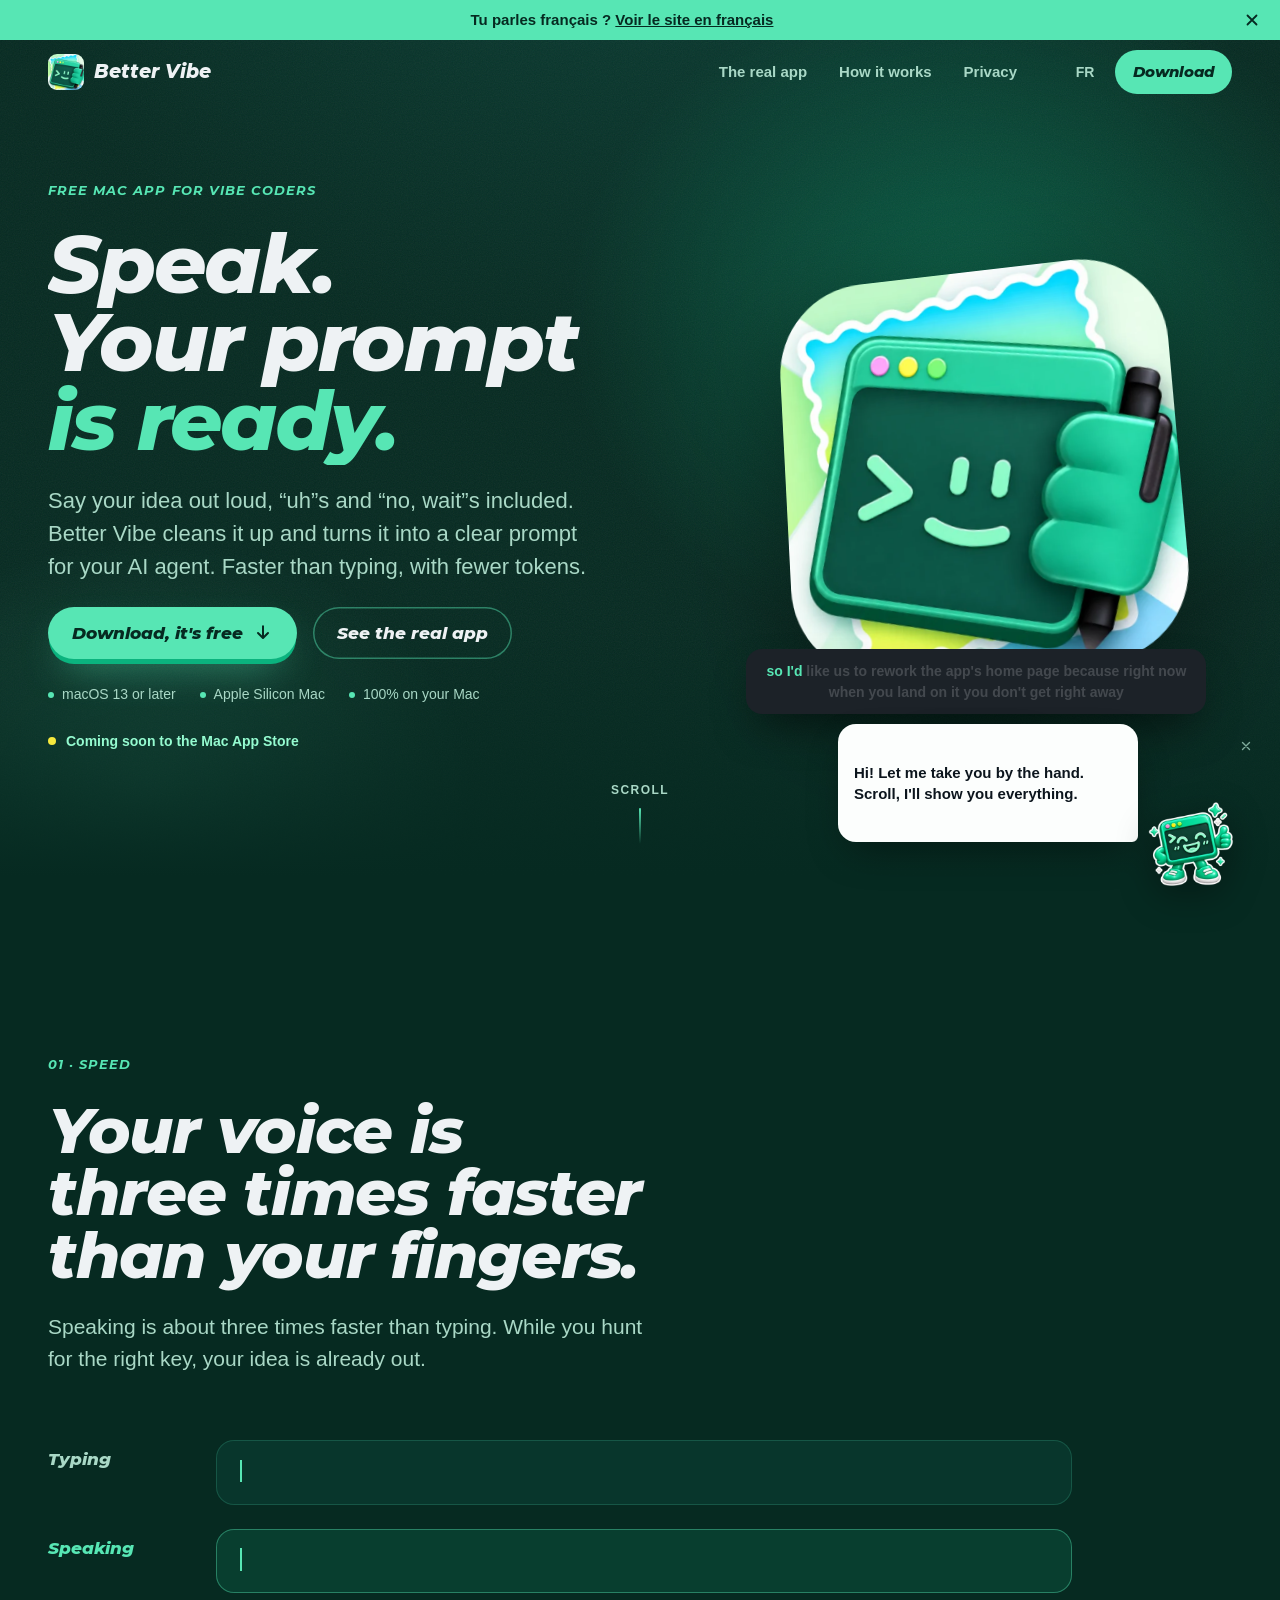
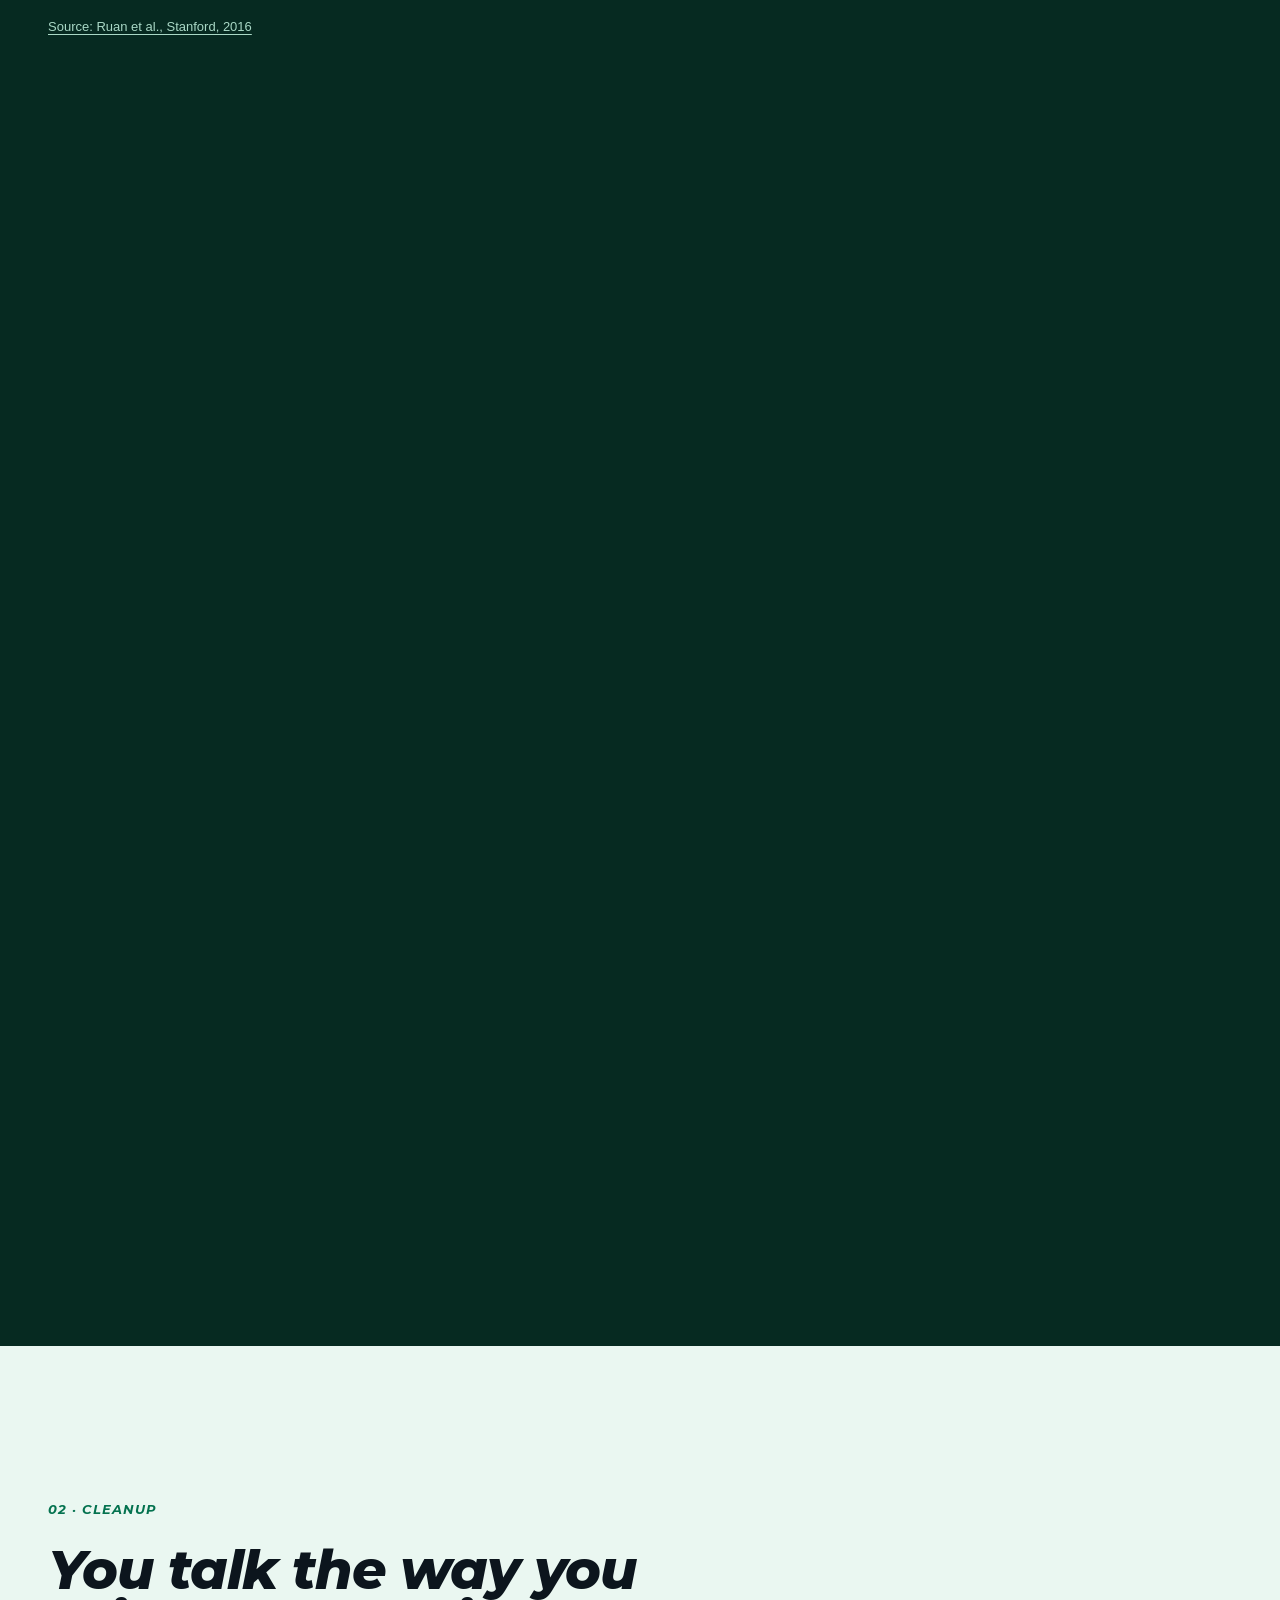
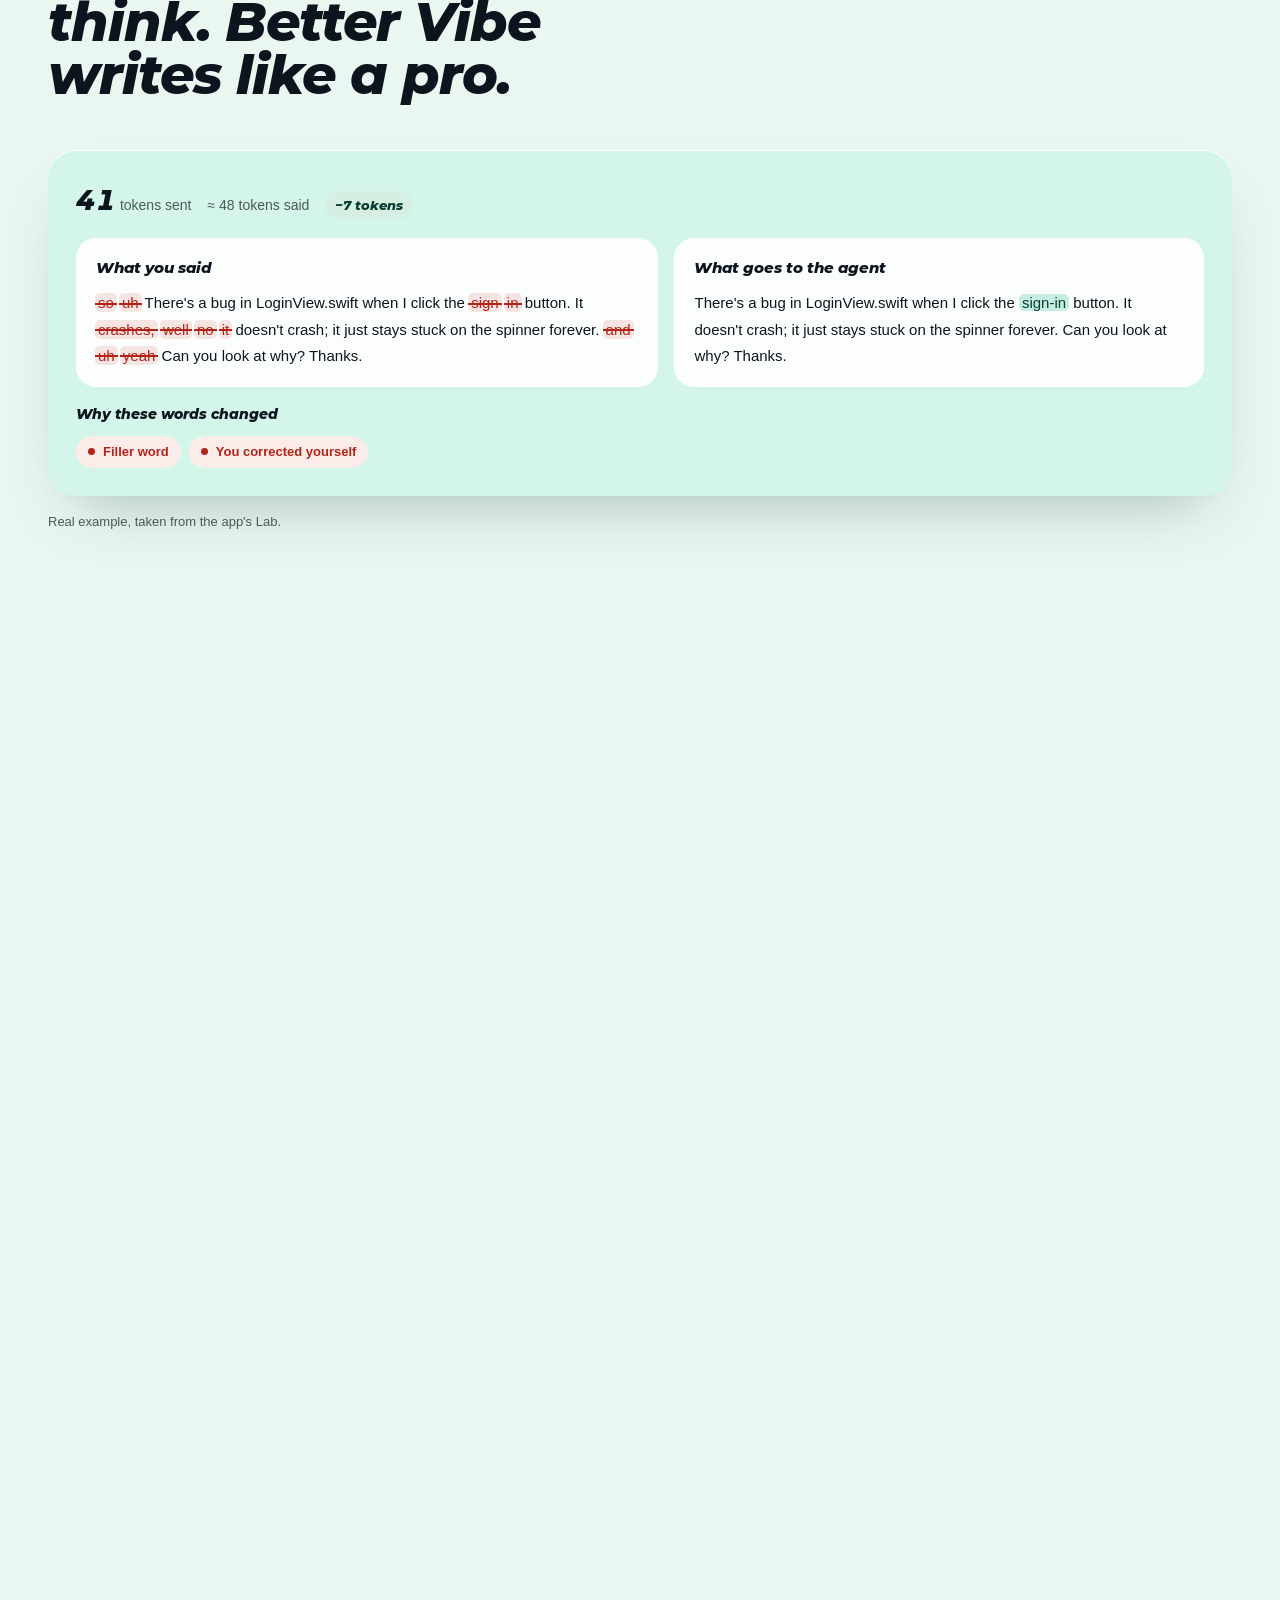
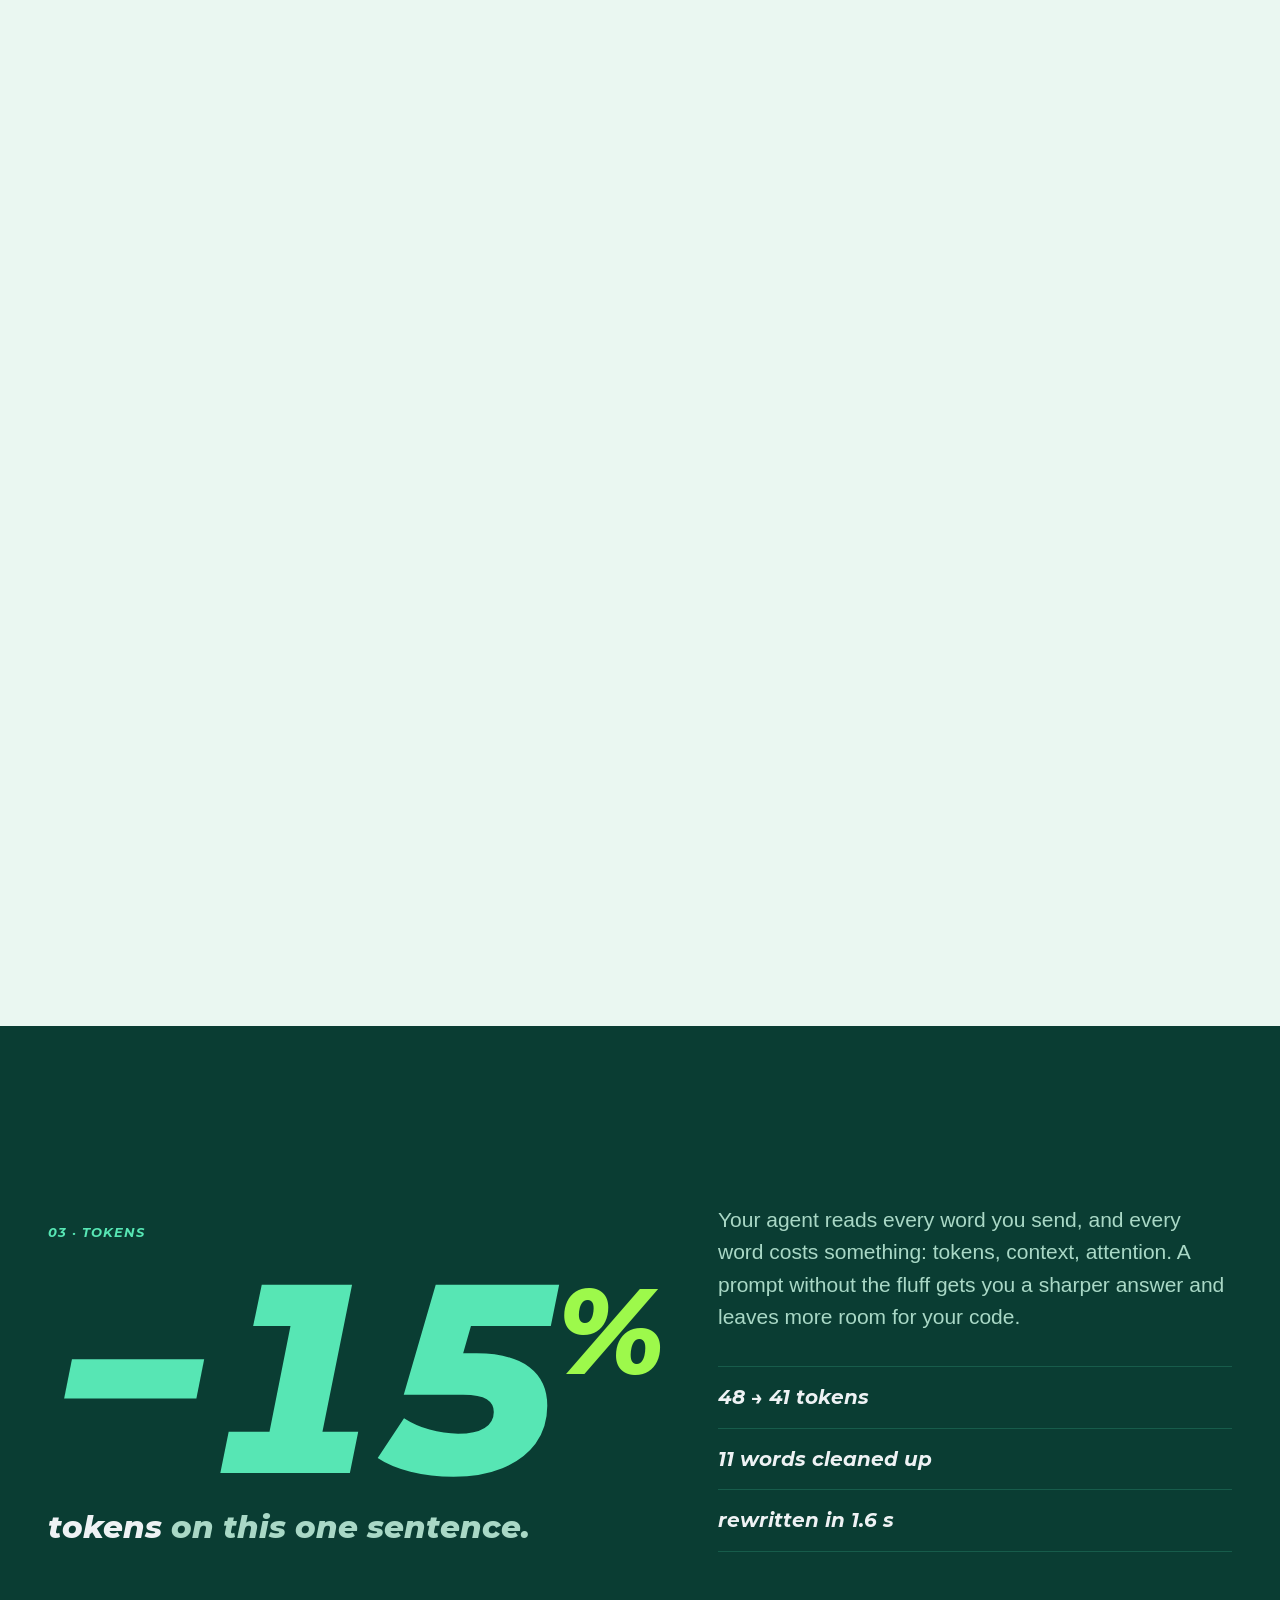
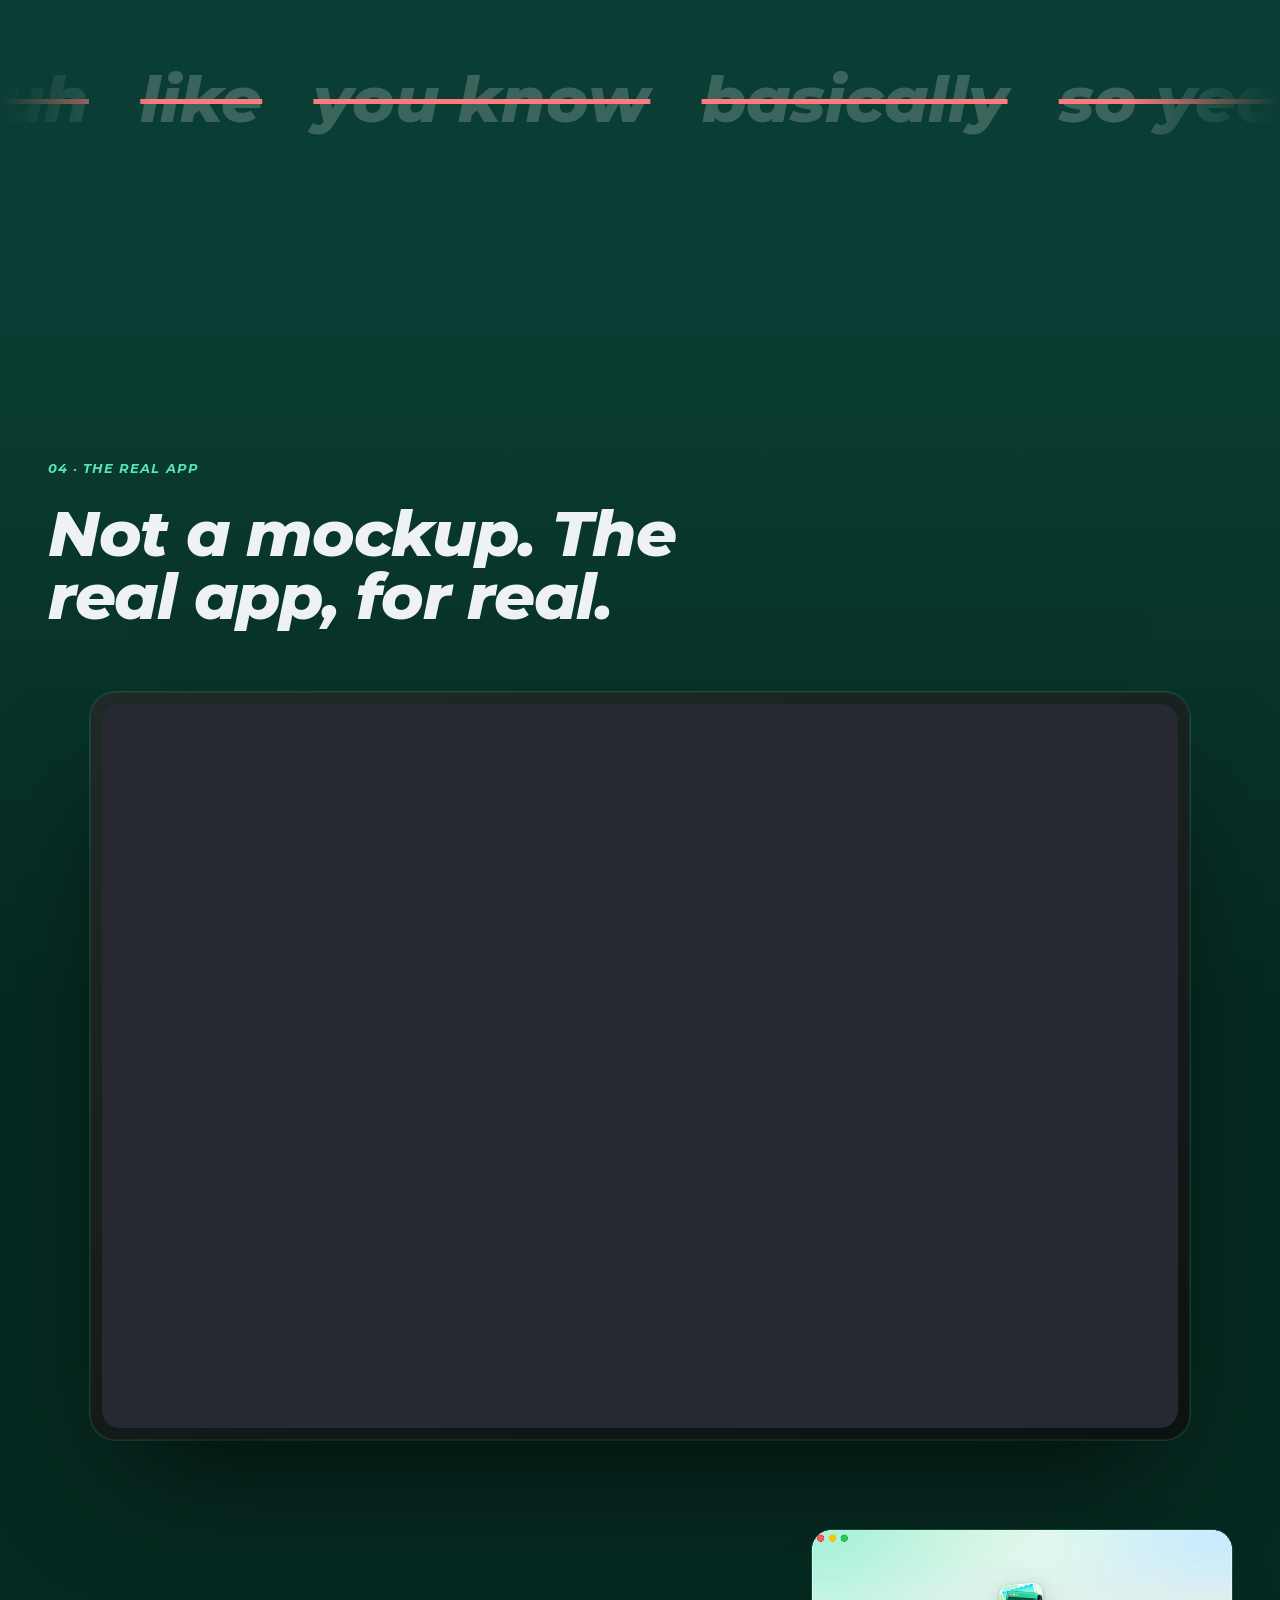
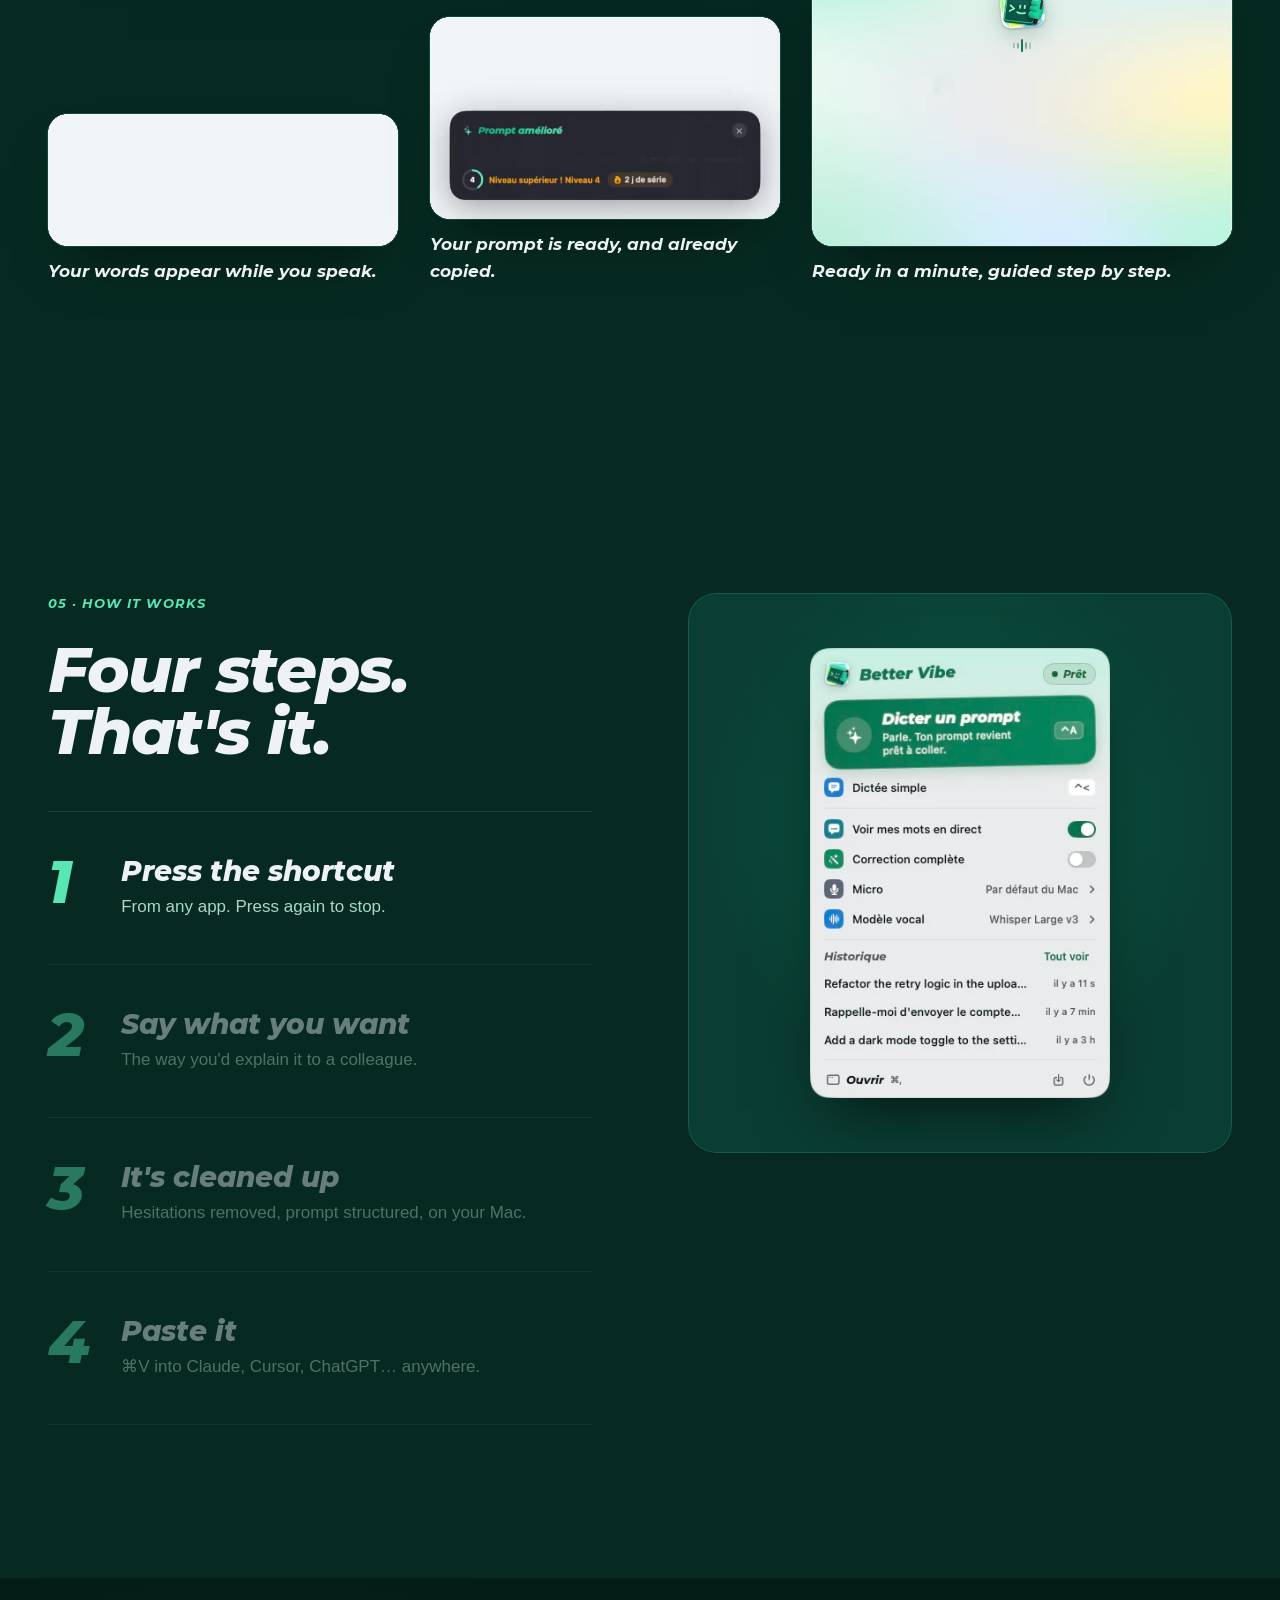
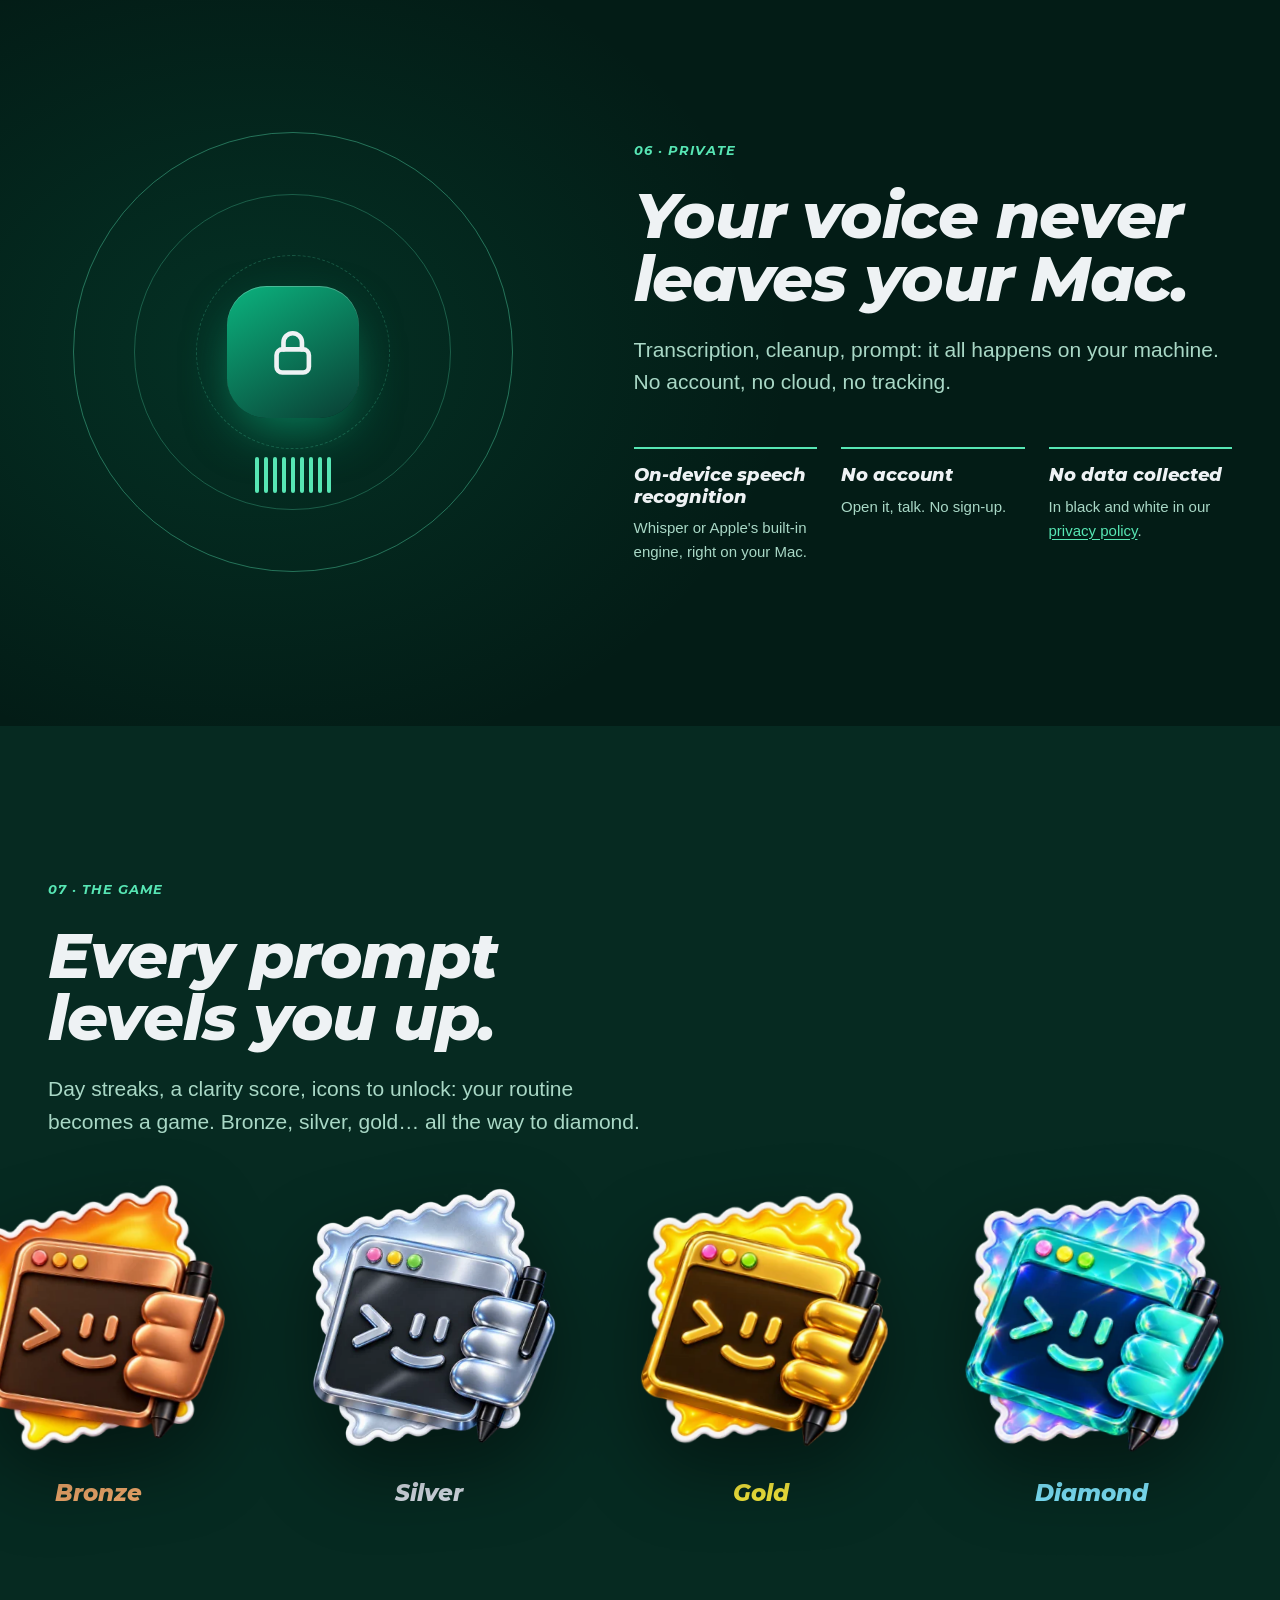
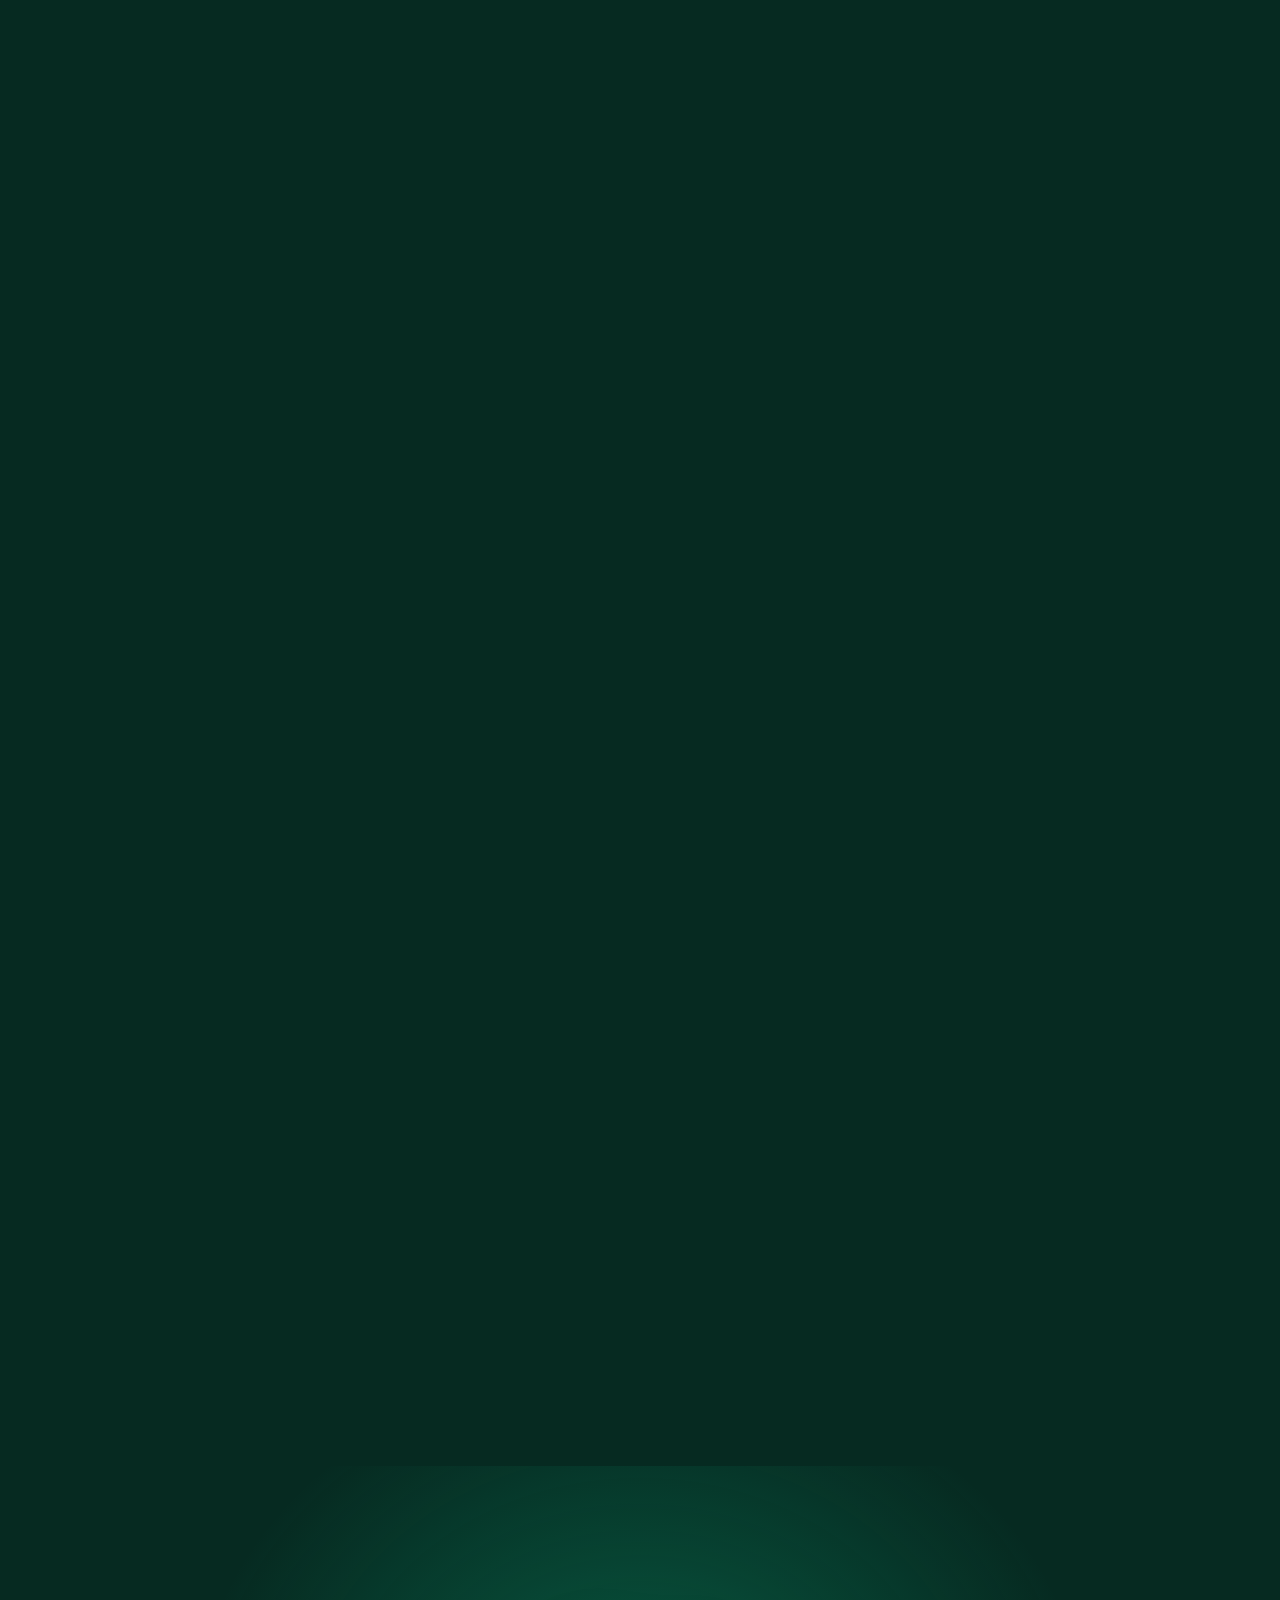
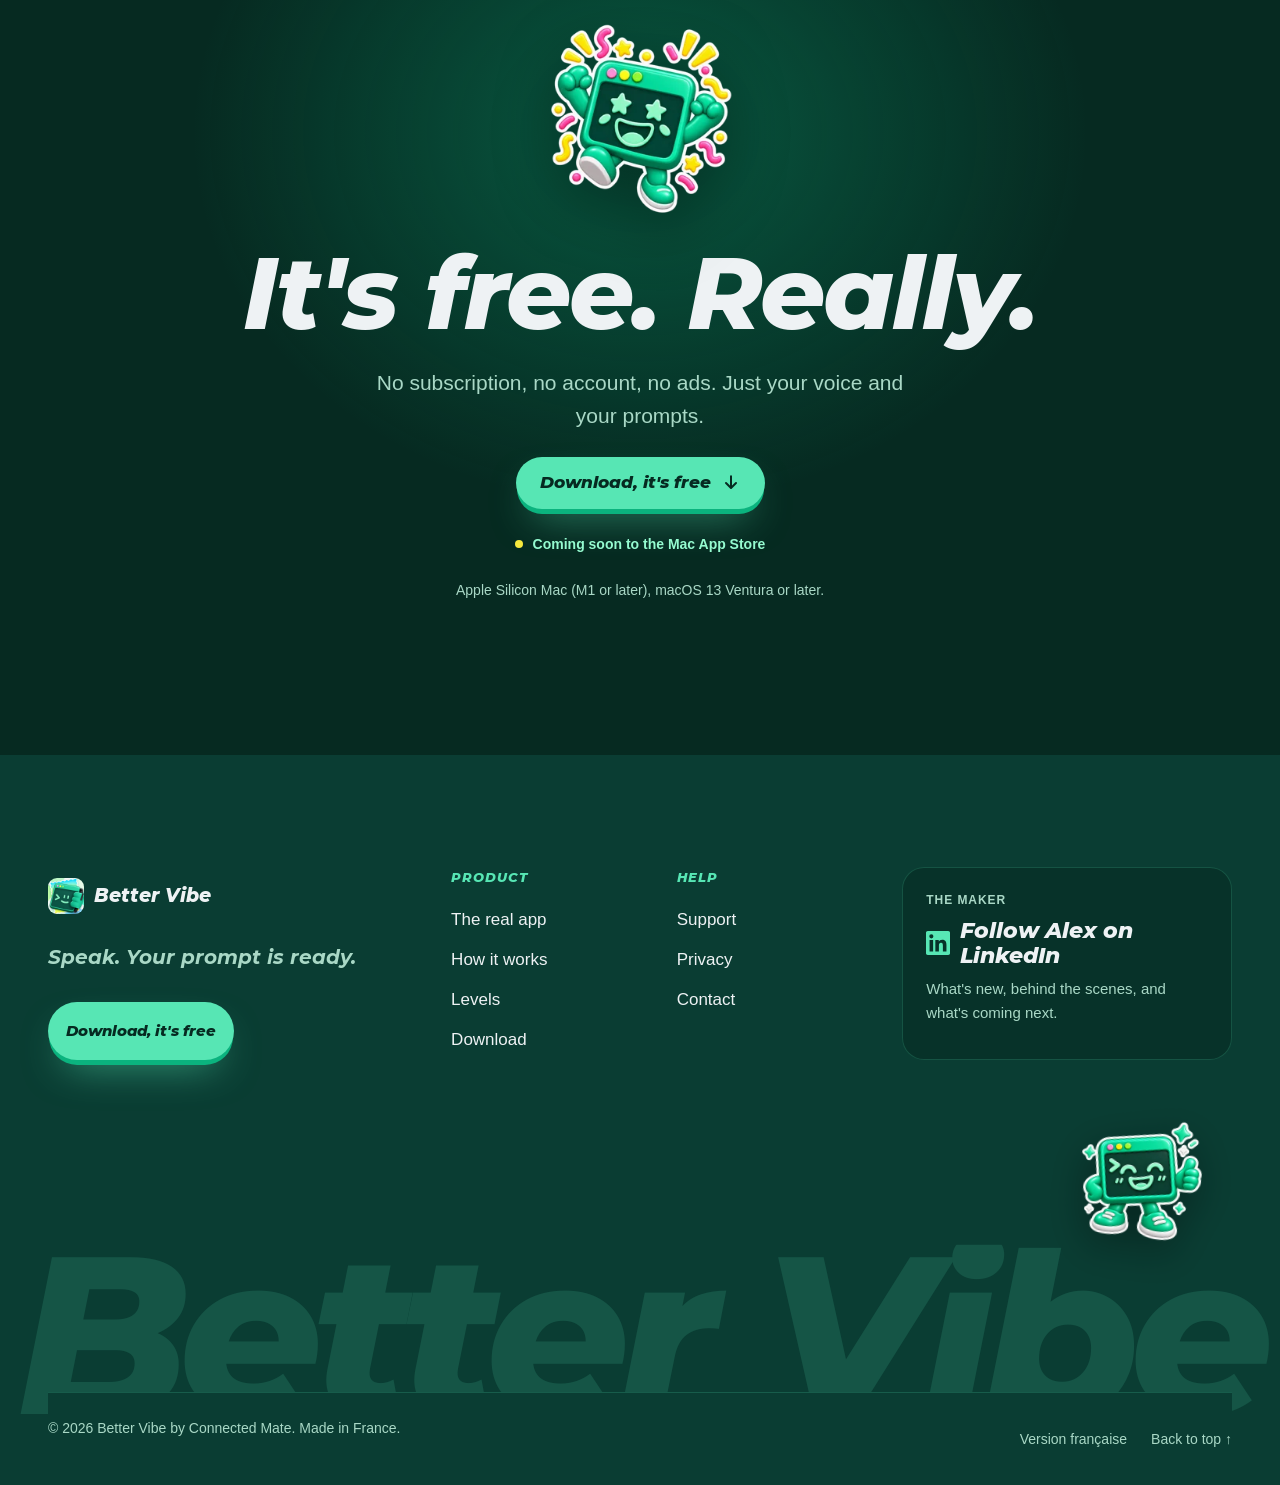
==== commit 634e7685: "fix: remove layout shifts from guide bubble and video frames Co-Authored-By: Patrick Code <patrick-c" ====
--- a/index.html
+++ b/index.html
@@ -136,10 +136,10 @@
   </div>
   <div class="tour" data-scrub="tour" data-mode="view">
     <div class="mac">
-      <div class="mac-screen"><video class="vid " width="1040" height="700" muted loop playsinline preload="metadata" poster="assets/media/app-tour-en-dark-poster.webp" aria-label="Tour of the Better Vibe app: home, dictate, how it works, lab." data-auto><source src="assets/media/app-tour-en-dark.webm" type="video/webm"><source src="assets/media/app-tour-en-dark.mp4" type="video/mp4"></video></div>
-    </div>
-  </div>
-  <div class="wrap clips"><figure class="clip" data-reveal style="--d:0"><div class="clip-frame"><video class="vid " width="524" height="198" muted loop playsinline preload="none" poster="assets/media/live-text-fr-light-poster.webp" aria-label="Your words appear while you speak." data-auto><source src="assets/media/live-text-fr-light.webm" type="video/webm"><source src="assets/media/live-text-fr-light.mp4" type="video/mp4"></video></div><figcaption>Your words appear while you speak.</figcaption></figure><figure class="clip" data-reveal style="--d:1"><div class="clip-frame"><video class="vid " width="520" height="300" muted loop playsinline preload="none" poster="assets/media/reveal-clean-fr-poster.webp" aria-label="Your prompt is ready, and already copied." data-auto><source src="assets/media/reveal-clean-fr.webm" type="video/webm"><source src="assets/media/reveal-clean-fr.mp4" type="video/mp4"></video></div><figcaption>Your prompt is ready, and already copied.</figcaption></figure><figure class="clip" data-reveal style="--d:2"><div class="clip-frame"><video class="vid " width="822" height="620" muted loop playsinline preload="none" poster="assets/media/onboarding-fr-light-poster.webp" aria-label="Ready in a minute, guided step by step." data-auto><source src="assets/media/onboarding-fr-light.webm" type="video/webm"><source src="assets/media/onboarding-fr-light.mp4" type="video/mp4"></video></div><figcaption>Ready in a minute, guided step by step.</figcaption></figure></div>
+      <div class="mac-screen"><video class="vid " width="1040" height="700" style="aspect-ratio:1040/700" muted loop playsinline preload="metadata" poster="assets/media/app-tour-en-dark-poster.webp" aria-label="Tour of the Better Vibe app: home, dictate, how it works, lab." data-auto><source src="assets/media/app-tour-en-dark.webm" type="video/webm"><source src="assets/media/app-tour-en-dark.mp4" type="video/mp4"></video></div>
+    </div>
+  </div>
+  <div class="wrap clips"><figure class="clip" data-reveal style="--d:0"><div class="clip-frame"><video class="vid " width="524" height="198" style="aspect-ratio:524/198" muted loop playsinline preload="none" poster="assets/media/live-text-fr-light-poster.webp" aria-label="Your words appear while you speak." data-auto><source src="assets/media/live-text-fr-light.webm" type="video/webm"><source src="assets/media/live-text-fr-light.mp4" type="video/mp4"></video></div><figcaption>Your words appear while you speak.</figcaption></figure><figure class="clip" data-reveal style="--d:1"><div class="clip-frame"><video class="vid " width="520" height="300" style="aspect-ratio:520/300" muted loop playsinline preload="none" poster="assets/media/reveal-clean-fr-poster.webp" aria-label="Your prompt is ready, and already copied." data-auto><source src="assets/media/reveal-clean-fr.webm" type="video/webm"><source src="assets/media/reveal-clean-fr.mp4" type="video/mp4"></video></div><figcaption>Your prompt is ready, and already copied.</figcaption></figure><figure class="clip" data-reveal style="--d:2"><div class="clip-frame"><video class="vid " width="822" height="620" style="aspect-ratio:822/620" muted loop playsinline preload="none" poster="assets/media/onboarding-fr-light-poster.webp" aria-label="Ready in a minute, guided step by step." data-auto><source src="assets/media/onboarding-fr-light.webm" type="video/webm"><source src="assets/media/onboarding-fr-light.mp4" type="video/mp4"></video></div><figcaption>Ready in a minute, guided step by step.</figcaption></figure></div>
 </section>
 
 <section id="comment" class="ch ch-how" data-guide="c5" aria-labelledby="c5-h">
@@ -151,8 +151,8 @@
     </div>
     <div class="how-stage" aria-hidden="true">
       <div class="how-view" data-view="0"><img src="assets/media/still-menubar-panel-fr-light.webp" width="340" height="510" alt="" loading="lazy" decoding="async"></div>
-      <div class="how-view" data-view="1"><div class="clip-frame"><video class="vid " width="524" height="198" muted loop playsinline preload="none" poster="assets/media/live-text-fr-light-poster.webp" aria-label="Your words appear while you speak." data-auto><source src="assets/media/live-text-fr-light.webm" type="video/webm"><source src="assets/media/live-text-fr-light.mp4" type="video/mp4"></video></div></div>
-      <div class="how-view" data-view="2"><div class="clip-frame"><video class="vid " width="520" height="300" muted loop playsinline preload="none" poster="assets/media/reveal-clean-fr-poster.webp" aria-label="Your prompt is ready, and already copied." data-auto><source src="assets/media/reveal-clean-fr.webm" type="video/webm"><source src="assets/media/reveal-clean-fr.mp4" type="video/mp4"></video></div></div>
+      <div class="how-view" data-view="1"><div class="clip-frame"><video class="vid " width="524" height="198" style="aspect-ratio:524/198" muted loop playsinline preload="none" poster="assets/media/live-text-fr-light-poster.webp" aria-label="Your words appear while you speak." data-auto><source src="assets/media/live-text-fr-light.webm" type="video/webm"><source src="assets/media/live-text-fr-light.mp4" type="video/mp4"></video></div></div>
+      <div class="how-view" data-view="2"><div class="clip-frame"><video class="vid " width="520" height="300" style="aspect-ratio:520/300" muted loop playsinline preload="none" poster="assets/media/reveal-clean-fr-poster.webp" aria-label="Your prompt is ready, and already copied." data-auto><source src="assets/media/reveal-clean-fr.webm" type="video/webm"><source src="assets/media/reveal-clean-fr.mp4" type="video/mp4"></video></div></div>
       <div class="how-view" data-view="3">
         <div class="paste">
           <div class="paste-bar"><i></i><i></i><i></i><span>Your agent</span></div>
--- a/assets/home.css
+++ b/assets/home.css
@@ -346,7 +346,7 @@
 .guide-img{order:1;width:88px;height:88px;pointer-events:auto;filter:drop-shadow(0 10px 18px rgb(0 0 0 / .4));transform-origin:50% 100%}
 .guide-img.hop{animation:hop .5s var(--ease-out)}
 @keyframes hop{0%{translate:0 0;scale:1}35%{translate:0 -12px;scale:1.04 .97}100%{translate:0 0;scale:1}}
-.guide-bubble{order:0;max-width:min(300px,calc(100vw - 140px));margin-bottom:46px;background:var(--card);color:var(--ink);border-radius:18px 18px 6px 18px;padding:12px 16px;font-size:.9375rem;line-height:1.4;font-weight:600;box-shadow:0 16px 40px -12px rgb(0 0 0 / .45);transition:opacity .3s var(--ease-out),translate .3s var(--ease-out),scale .3s var(--ease-out);transform-origin:100% 100%}
+.guide-bubble{order:0;width:min(300px,calc(100vw - 140px));height:118px;display:flex;align-items:center;overflow:hidden;margin-bottom:46px;background:var(--card);color:var(--ink);border-radius:18px 18px 6px 18px;padding:12px 16px;font-size:.9375rem;line-height:1.4;font-weight:600;box-shadow:0 16px 40px -12px rgb(0 0 0 / .45);transition:opacity .3s var(--ease-out),translate .3s var(--ease-out),scale .3s var(--ease-out);transform-origin:100% 100%}
 .guide-bubble.swap{opacity:0;translate:0 6px;scale:.97}
 .guide-x{order:2;pointer-events:auto;align-self:flex-start;width:44px;height:44px;margin-left:-18px;border-radius:50%;border:0;background:none;color:var(--on-dark-2);cursor:pointer;display:grid;place-items:center;opacity:.75}
 .guide-x svg{width:14px;height:14px}
@@ -359,7 +359,7 @@
 .guide-img{cursor:pointer}
 @media (max-width:40rem){
   .guide-img{width:60px;height:60px}
-  .guide-bubble{margin-bottom:34px;font-size:.875rem;padding:10px 13px}
+  .guide-bubble{margin-bottom:34px;font-size:.875rem;padding:10px 13px;height:96px;width:calc(100vw - 120px)}
 }
 .guide.quiet .guide-bubble{opacity:0;scale:.9;pointer-events:none}
 .ch-clean .guide-bubble{box-shadow:0 16px 40px -12px rgb(0 0 0 / .25)}
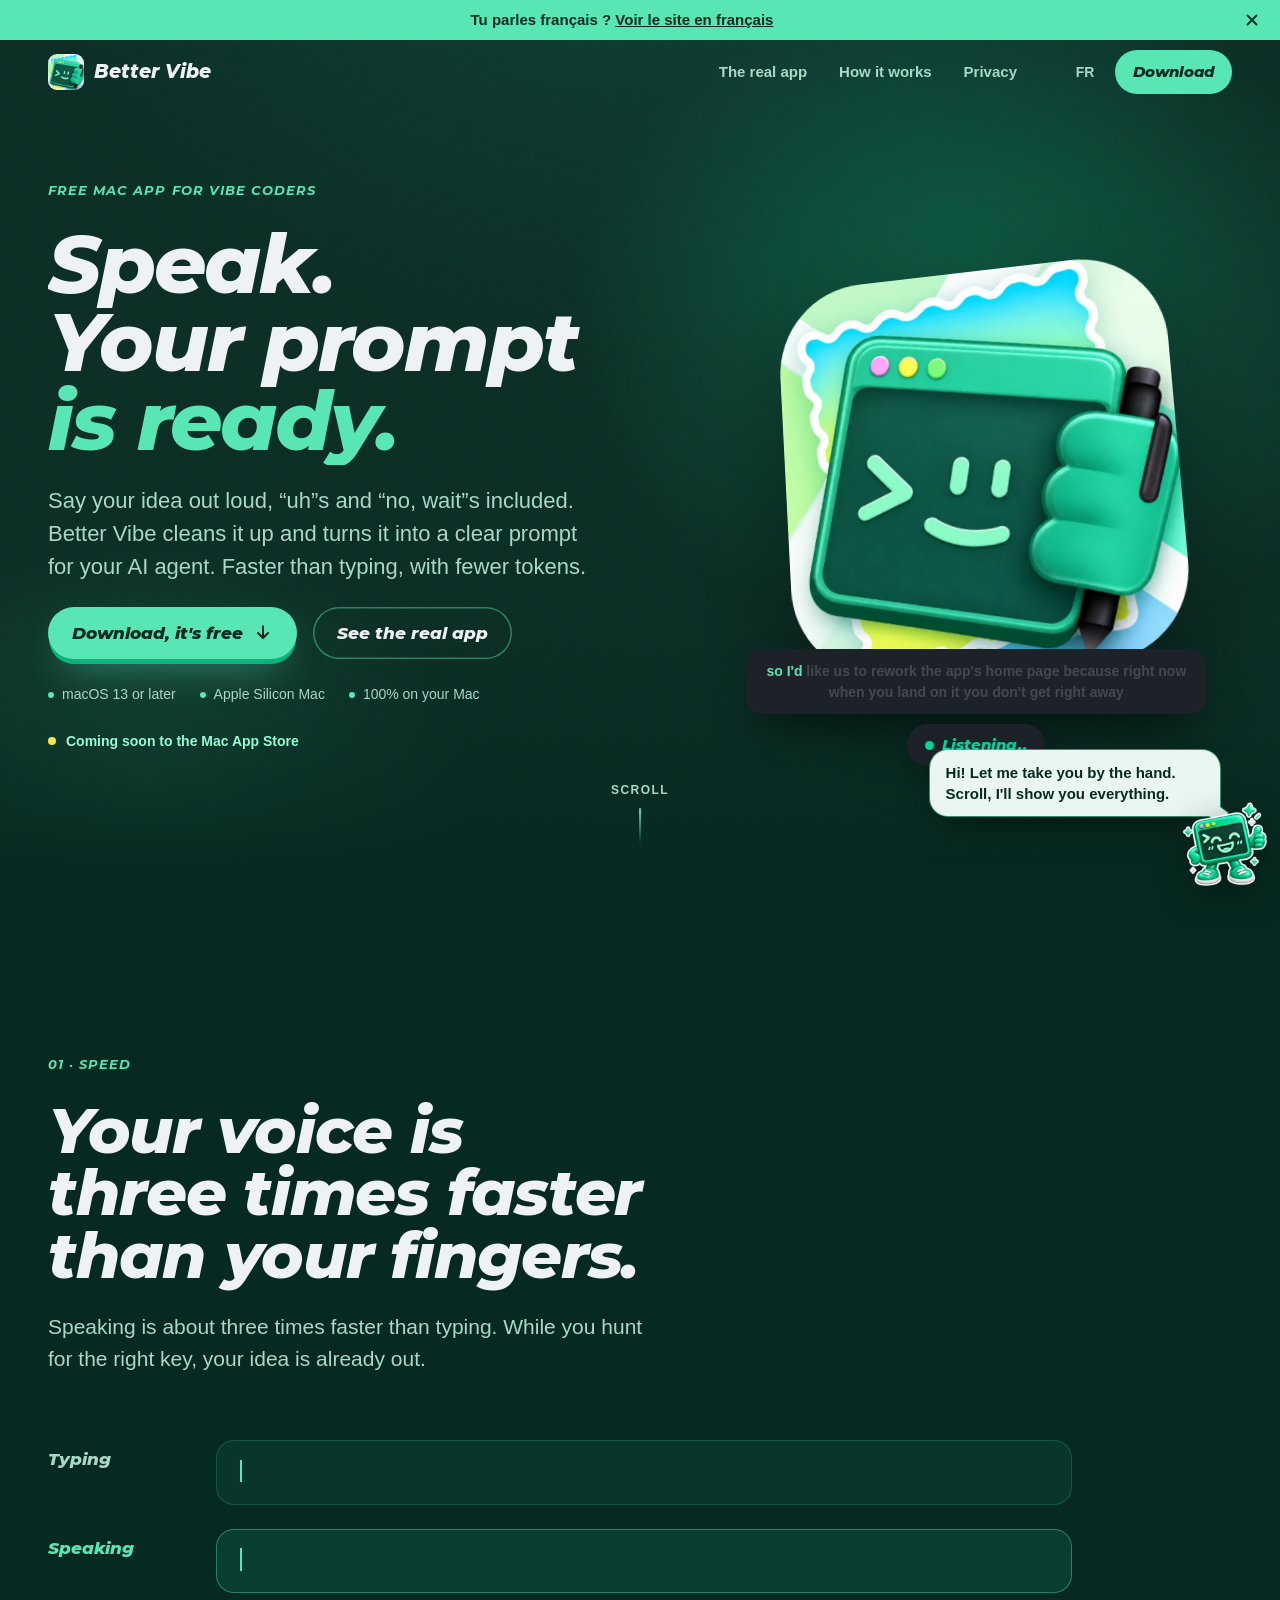
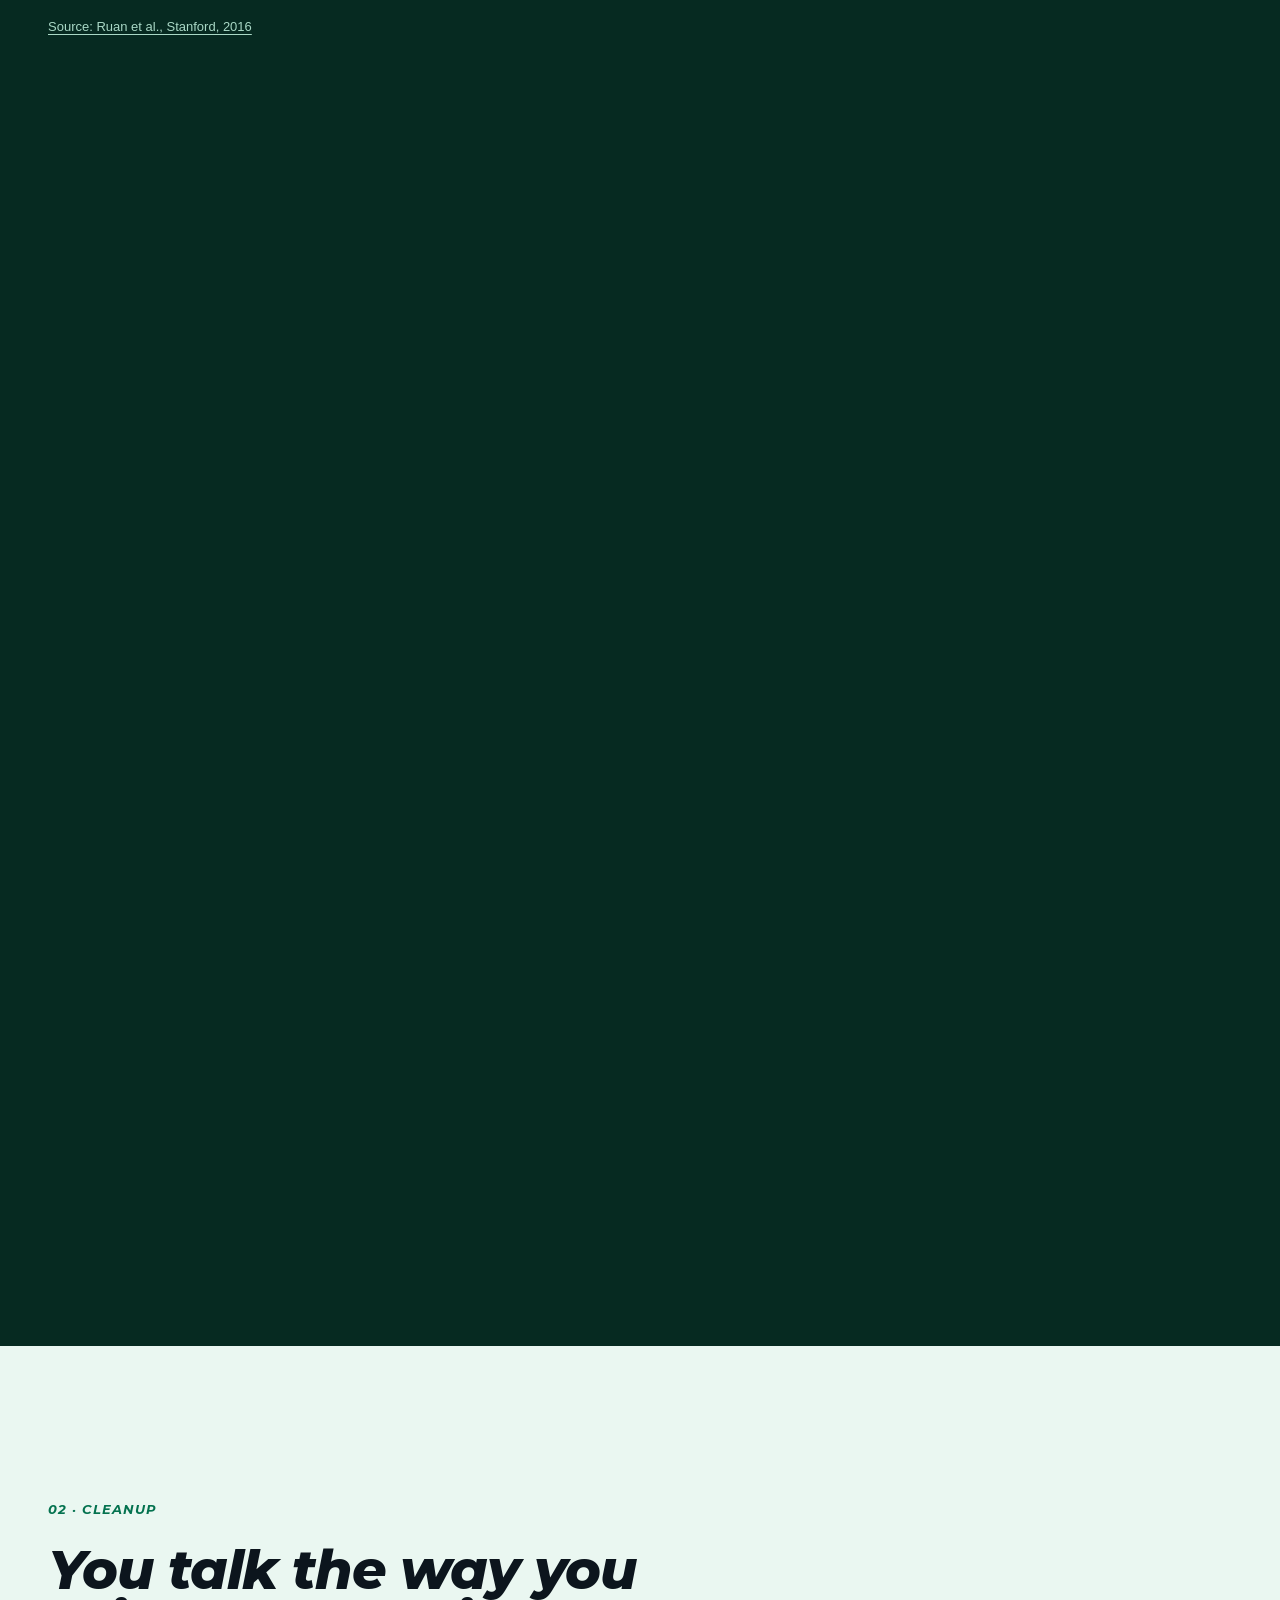
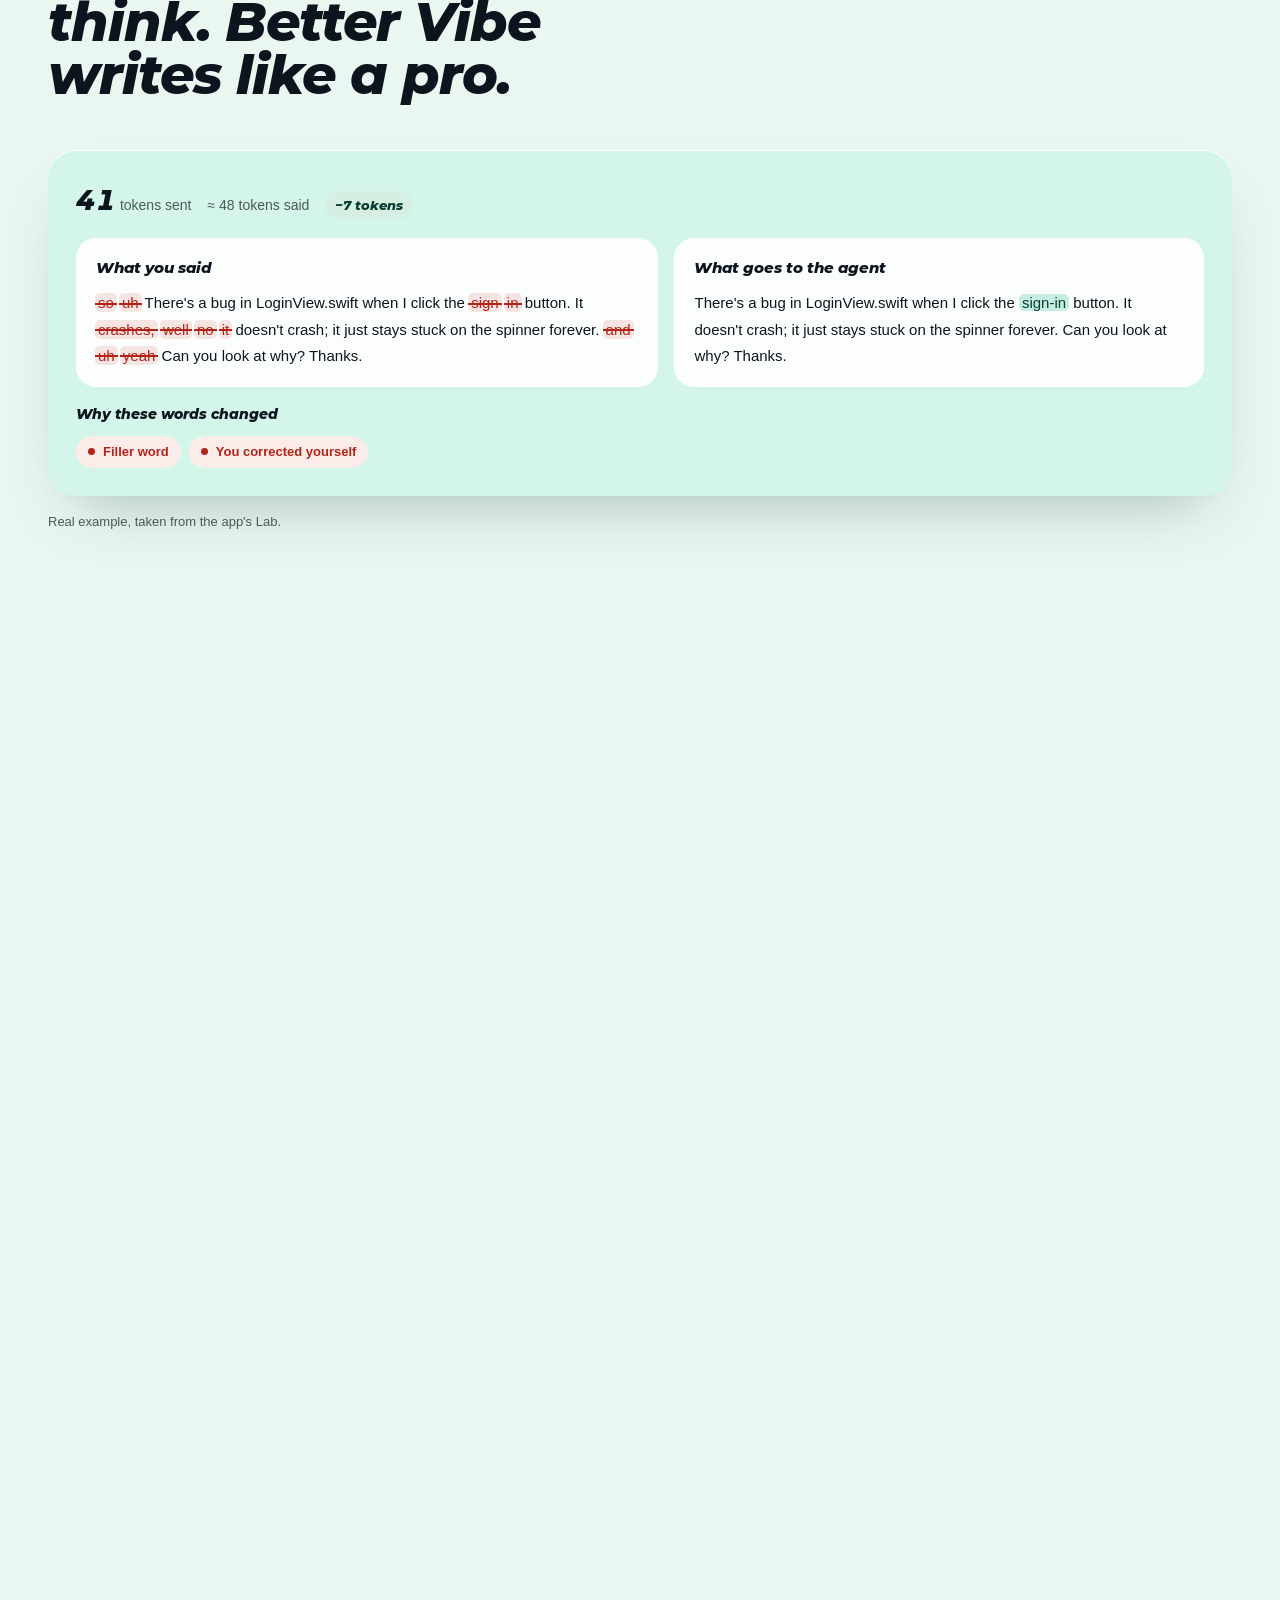
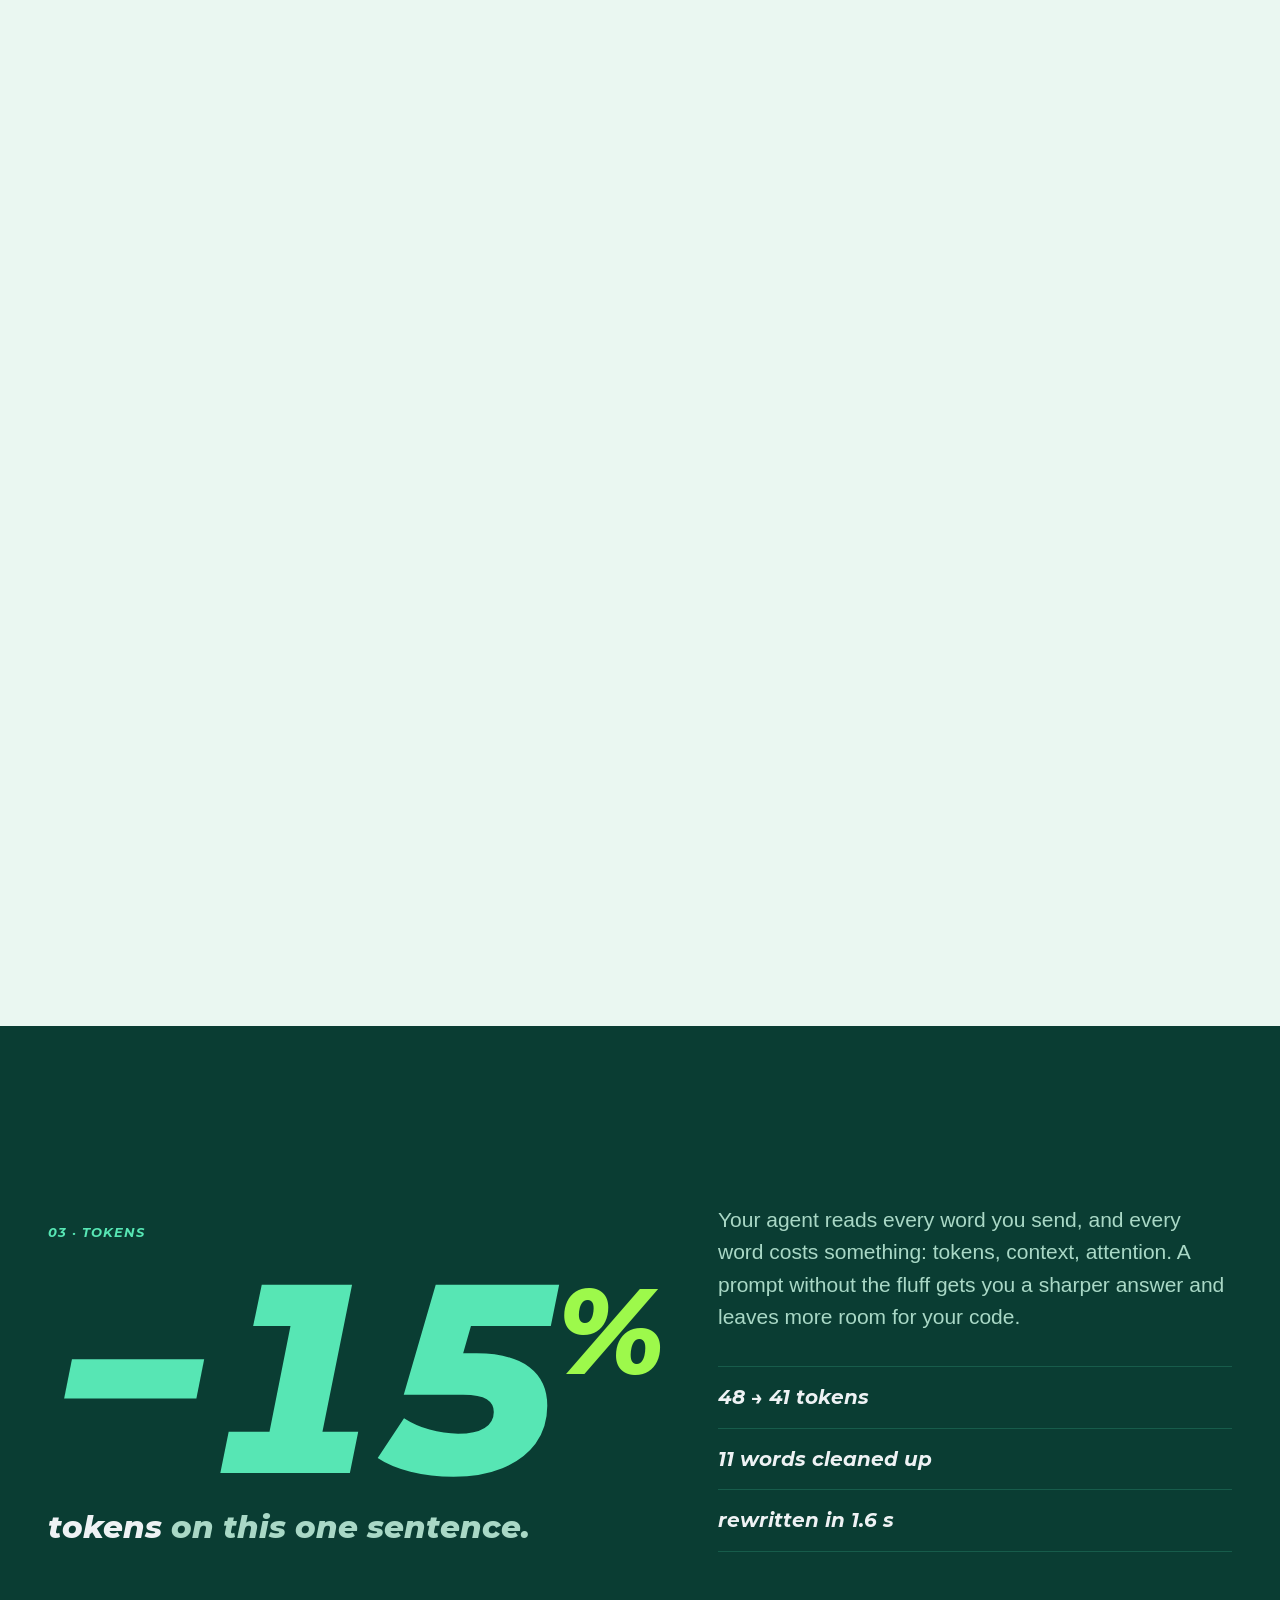
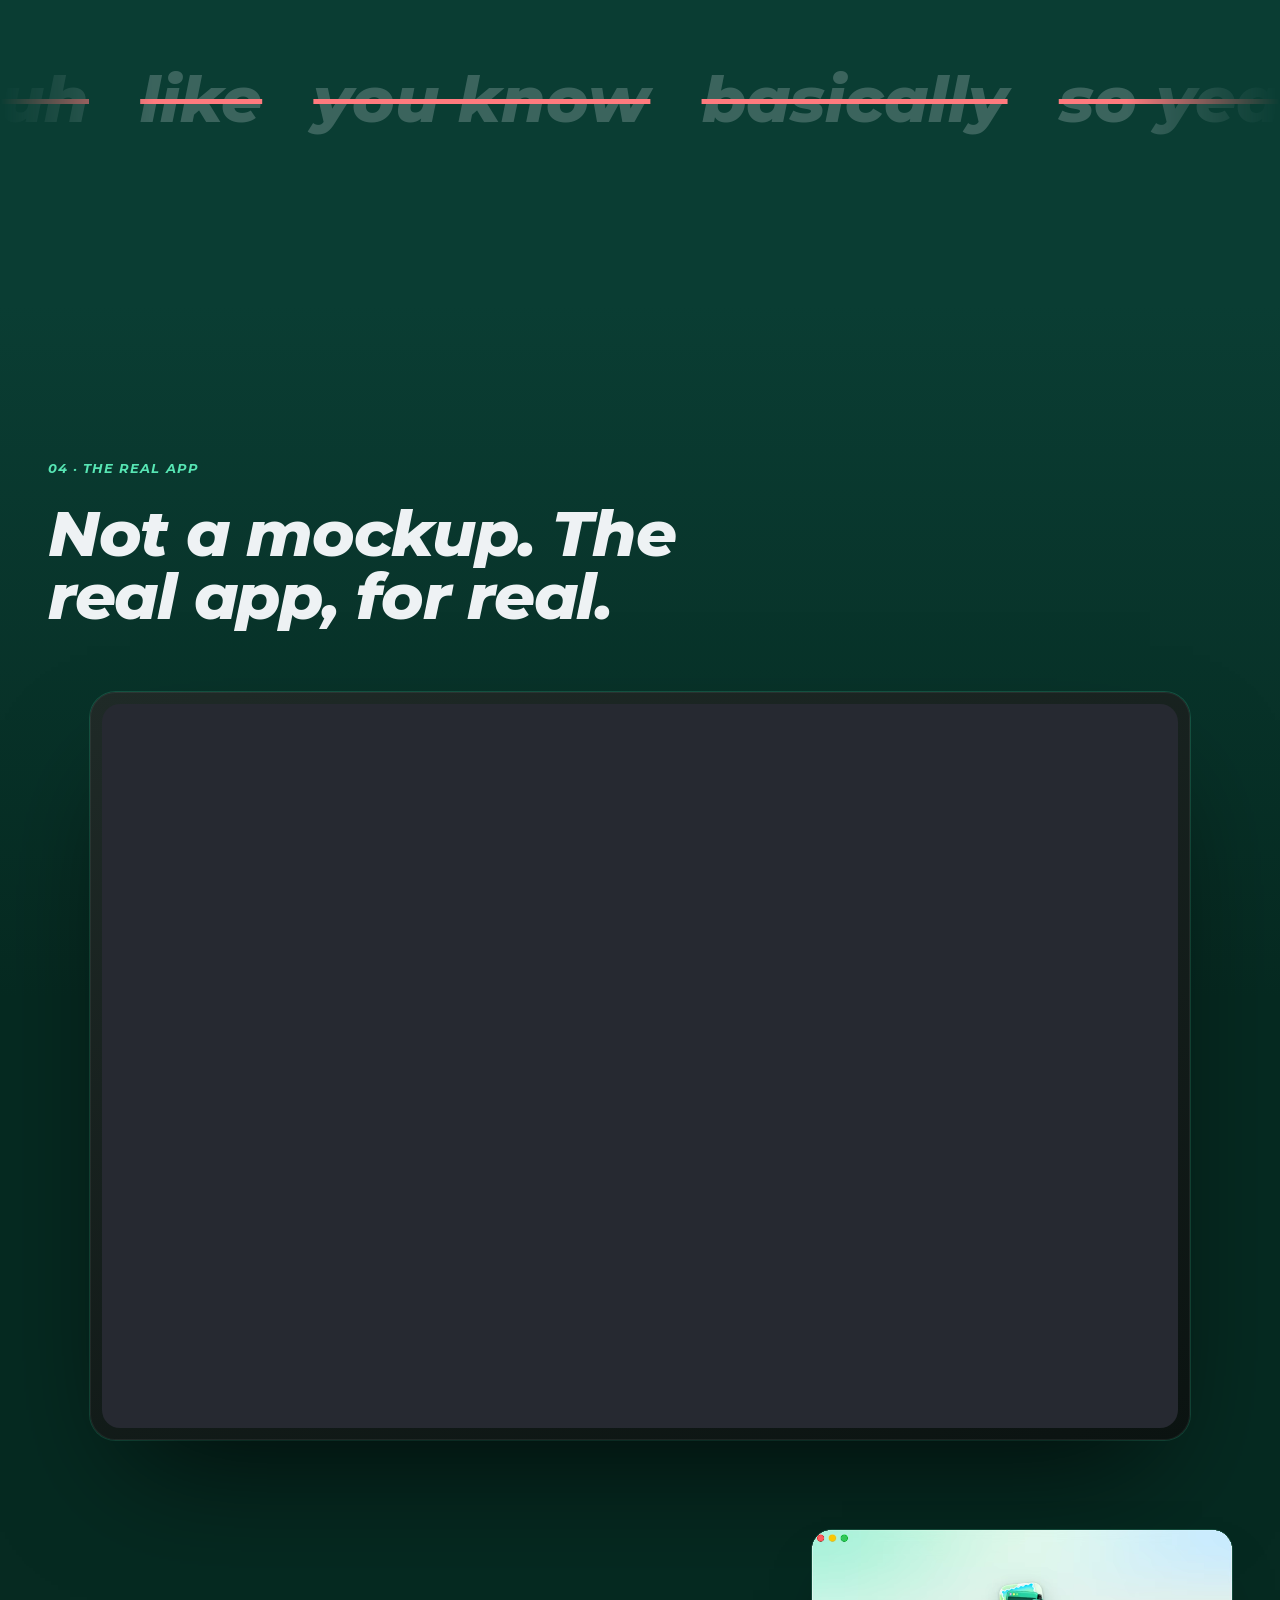
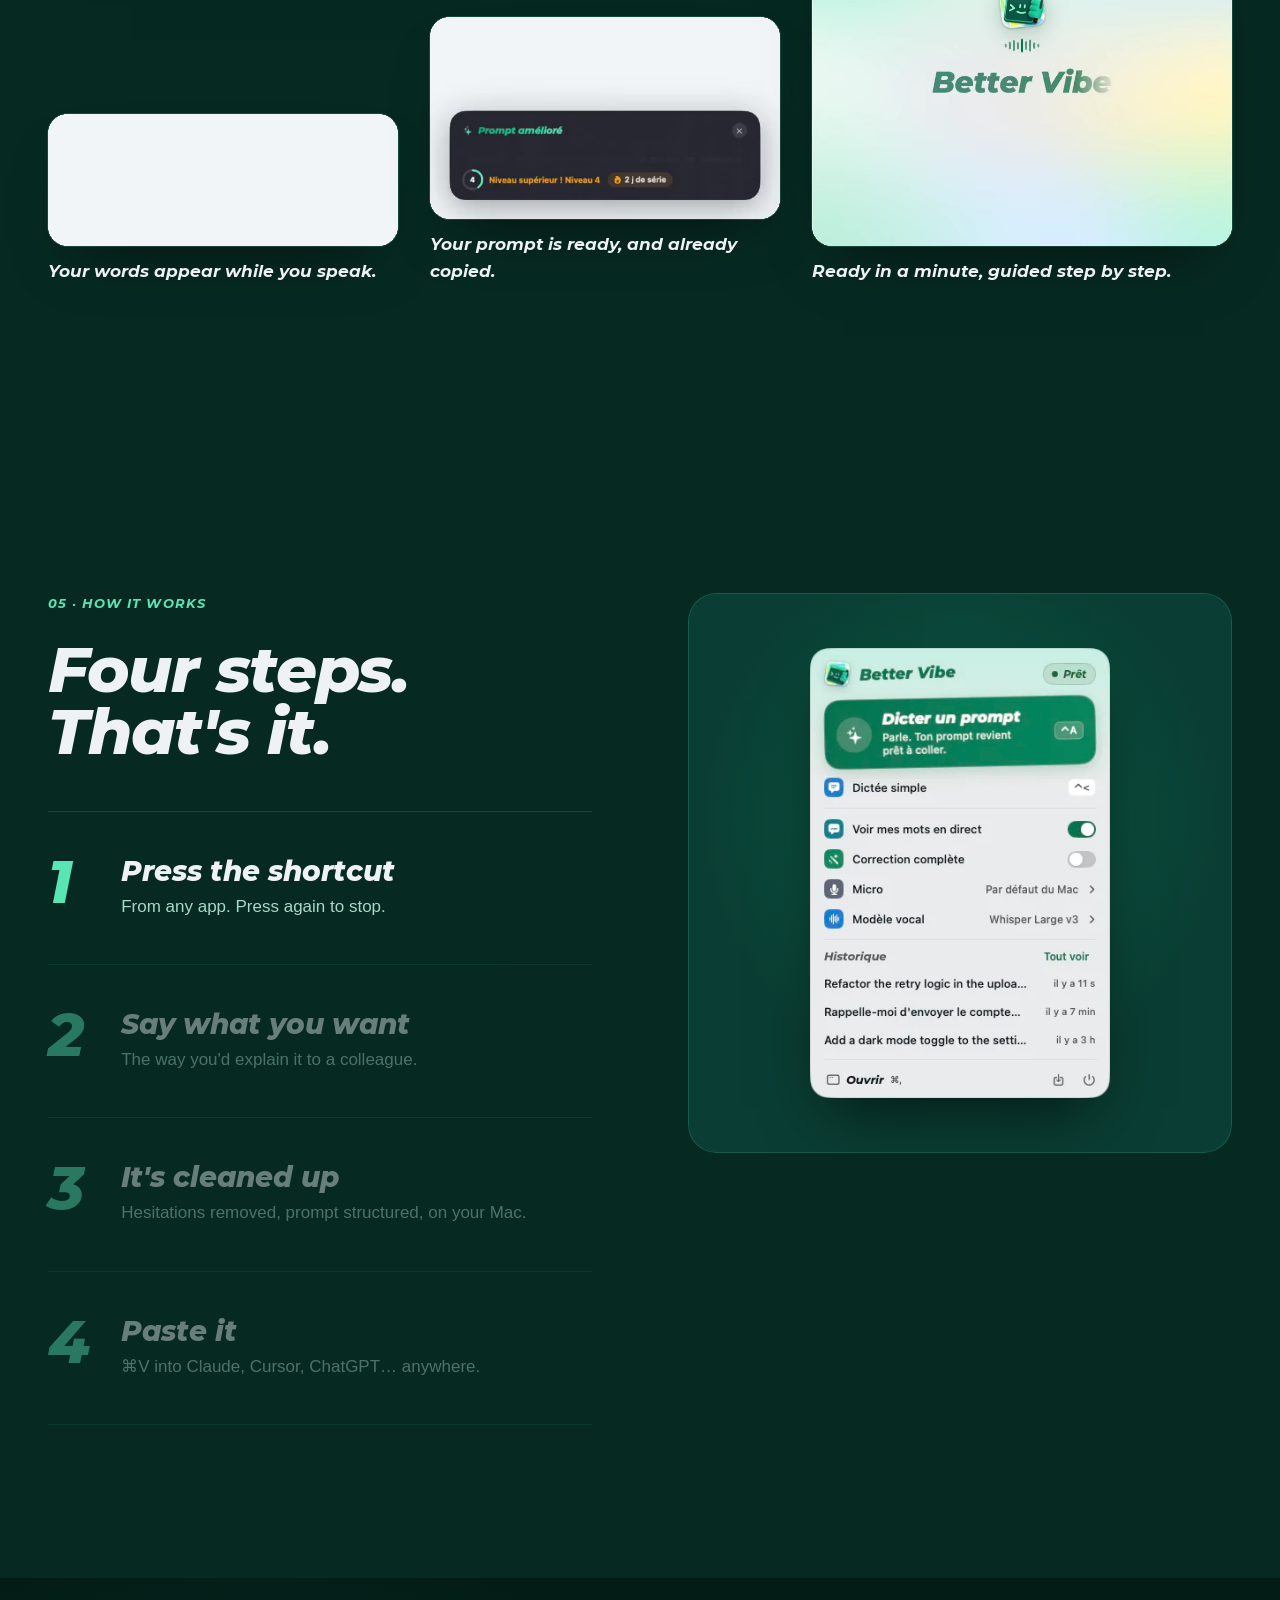
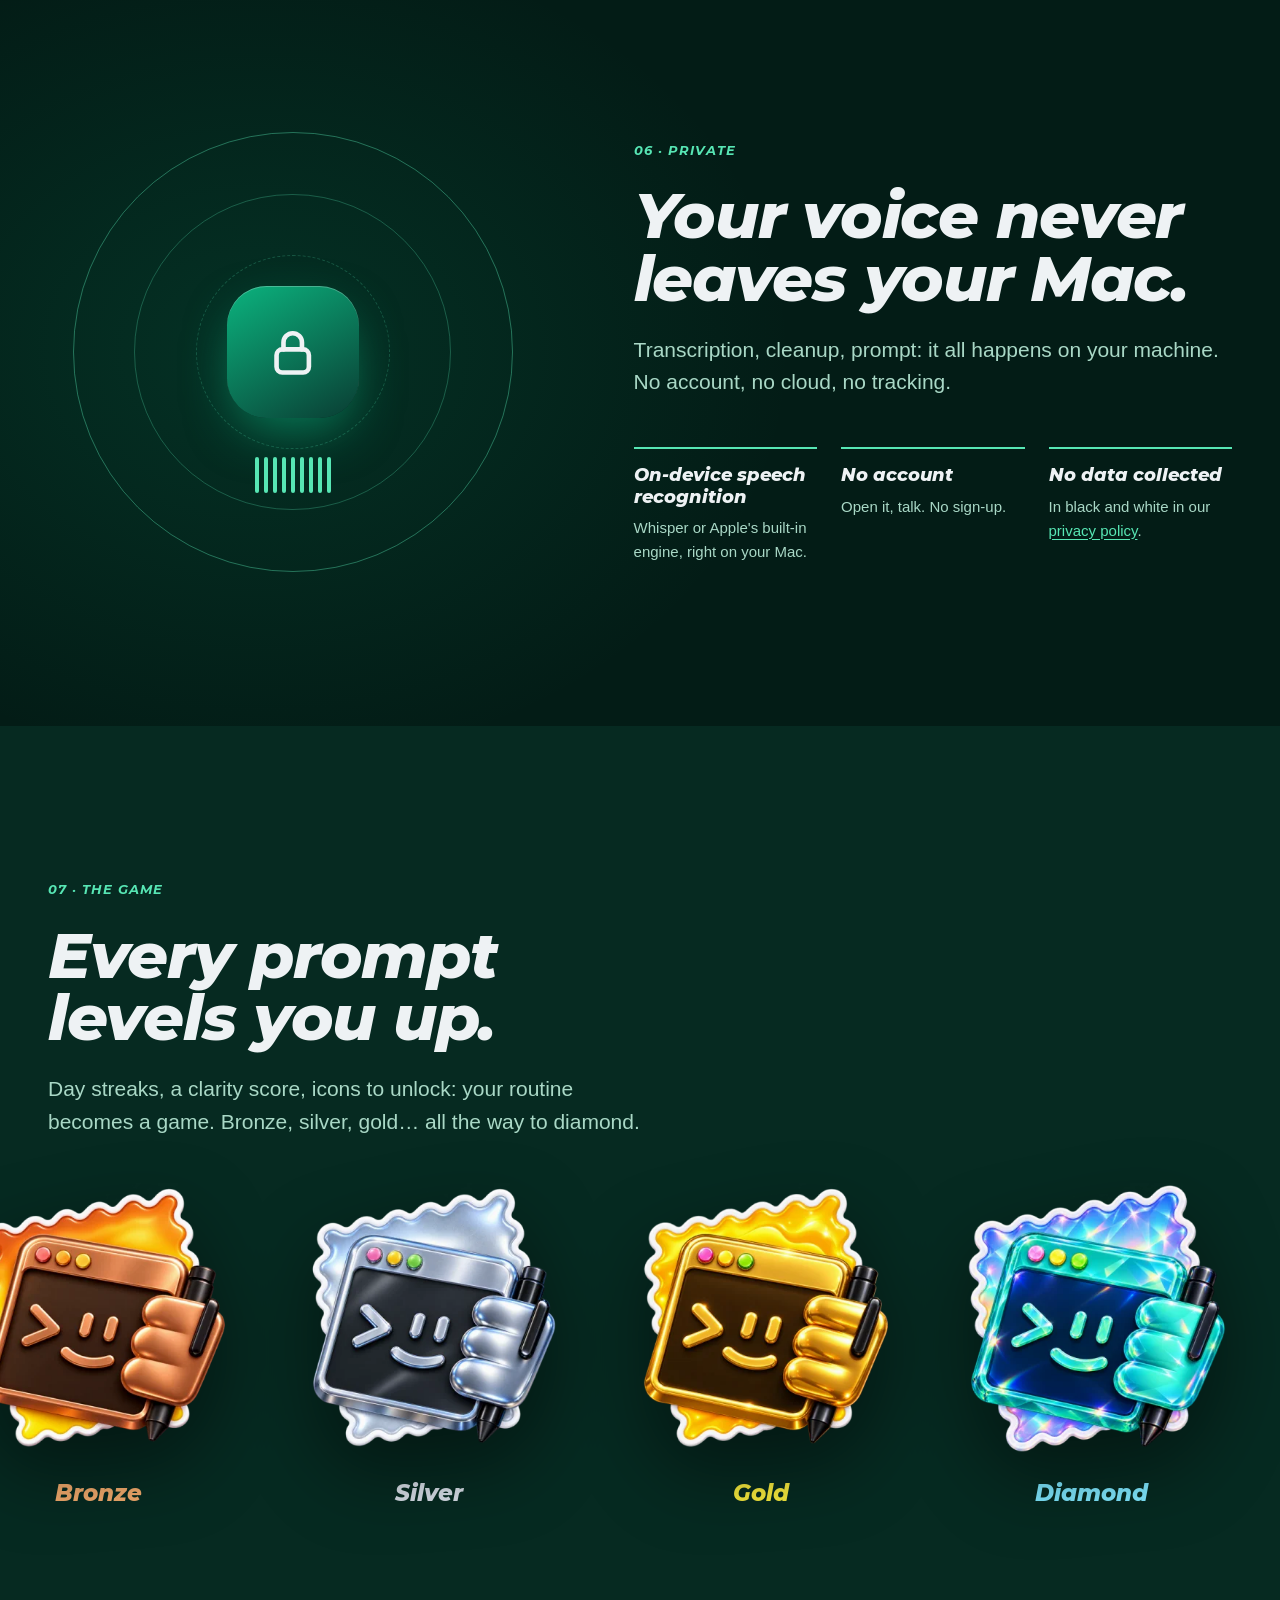
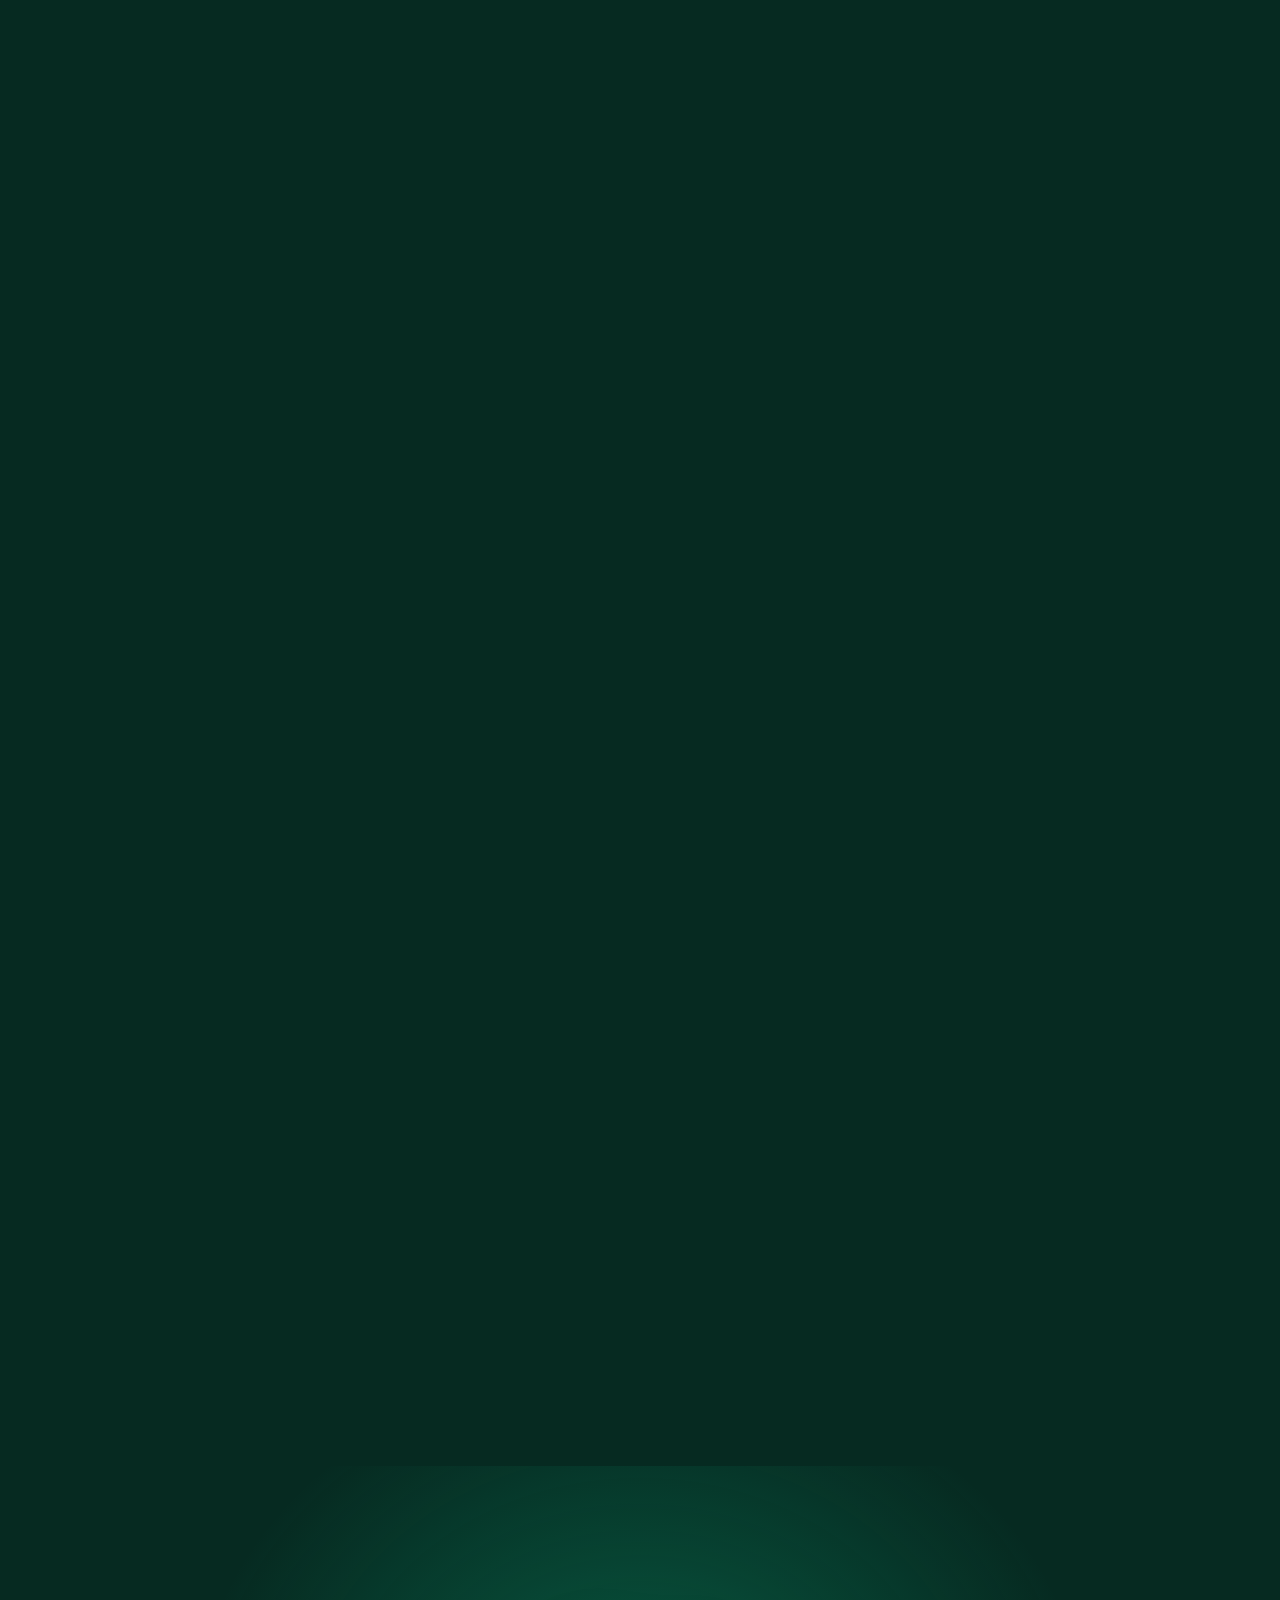
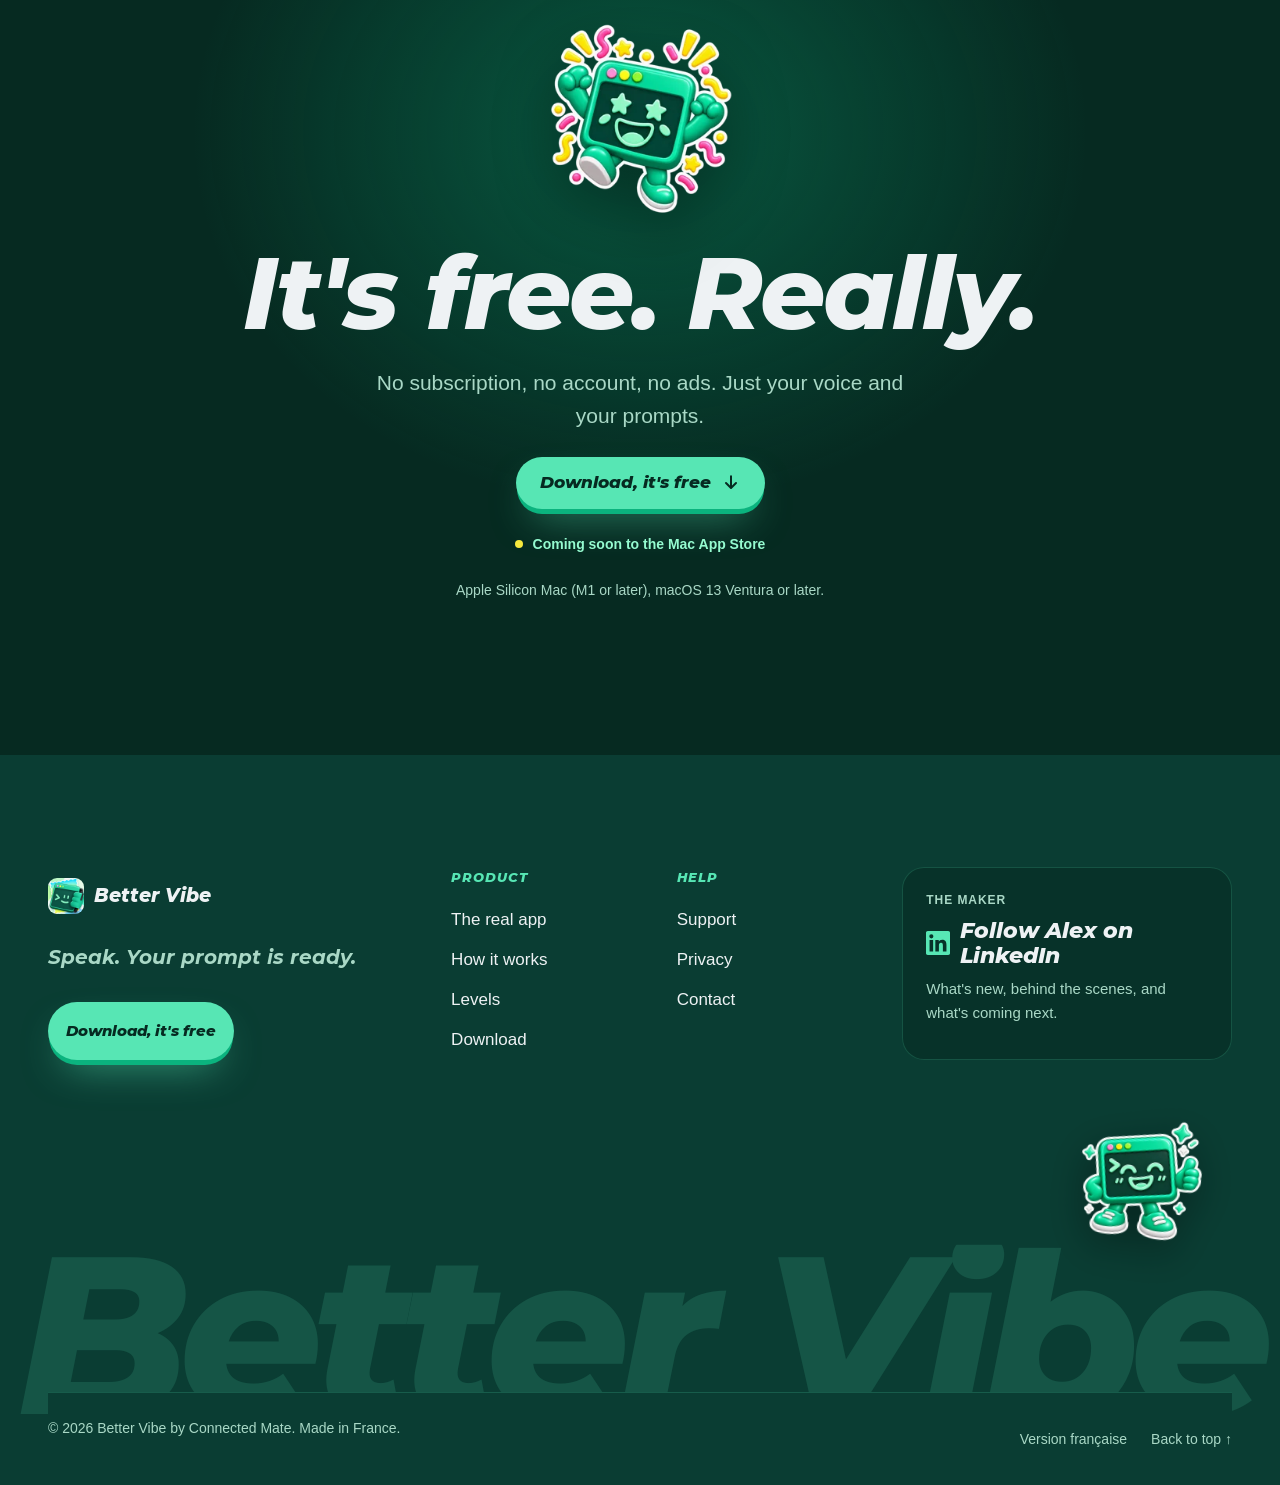
==== commit 9d980b9e: "fix: Original level icon as a stamp sticker; guide bubble never clipped - Original tier now uses a t" ====
--- a/index.html
+++ b/index.html
@@ -187,7 +187,7 @@
       <h2 id="c7-h" class="display-2">Every prompt levels you up.</h2>
       <p class="sub">Day streaks, a clarity score, icons to unlock: your routine becomes a game. Bronze, silver, gold… all the way to diamond.</p>
     </div>
-    <ul class="tiers" aria-label="Original, Bronze, Silver, Gold, Diamond"><li class="tier" style="--i:0"><img src="assets/brand/icon-384.webp" width="384" height="384" alt="" loading="lazy" decoding="async"><span>Original</span></li><li class="tier" style="--i:1"><img src="assets/brand/tier-bronze.webp" width="384" height="384" alt="" loading="lazy" decoding="async"><span>Bronze</span></li><li class="tier" style="--i:2"><img src="assets/brand/tier-silver.webp" width="384" height="384" alt="" loading="lazy" decoding="async"><span>Silver</span></li><li class="tier" style="--i:3"><img src="assets/brand/tier-gold.webp" width="384" height="384" alt="" loading="lazy" decoding="async"><span>Gold</span></li><li class="tier" style="--i:4"><img src="assets/brand/tier-diamond.webp" width="384" height="384" alt="" loading="lazy" decoding="async"><span>Diamond</span></li></ul>
+    <ul class="tiers" aria-label="Original, Bronze, Silver, Gold, Diamond"><li class="tier" style="--i:0"><img src="assets/brand/tier-original.webp" width="384" height="384" alt="" loading="lazy" decoding="async"><span>Original</span></li><li class="tier" style="--i:1"><img src="assets/brand/tier-bronze.webp" width="384" height="384" alt="" loading="lazy" decoding="async"><span>Bronze</span></li><li class="tier" style="--i:2"><img src="assets/brand/tier-silver.webp" width="384" height="384" alt="" loading="lazy" decoding="async"><span>Silver</span></li><li class="tier" style="--i:3"><img src="assets/brand/tier-gold.webp" width="384" height="384" alt="" loading="lazy" decoding="async"><span>Gold</span></li><li class="tier" style="--i:4"><img src="assets/brand/tier-diamond.webp" width="384" height="384" alt="" loading="lazy" decoding="async"><span>Diamond</span></li></ul>
   </div>
 </section>
 
--- a/assets/home.css
+++ b/assets/home.css
@@ -311,8 +311,8 @@
 .ch-levels .sticky{grid-template-columns:minmax(0,1fr);align-content:center;gap:clamp(24px,5vh,56px)}
 .tiers{display:flex;gap:clamp(20px,4vw,56px);padding-inline:max(var(--gutter),calc((100vw - 76rem)/2));width:max-content;transform:translate3d(calc(var(--p,0) * var(--shift,0px) * -1),0,0);will-change:transform}
 .tier{flex:none;width:clamp(160px,22vw,280px);display:grid;justify-items:center;gap:var(--space-md);text-align:center}
-.tier img{width:100%;filter:drop-shadow(0 30px 40px rgb(0 0 0 / .45));transform:rotate(calc((var(--i) - 2) * 3deg));transition:transform .5s var(--ease-out)}
-.tier:hover img{transform:rotate(0) scale(1.05)}
+.tier img{width:100%;filter:drop-shadow(0 30px 40px rgb(0 0 0 / .45));transition:transform .5s var(--ease-out)}
+.tier:hover img{transform:scale(1.05)}
 .tier span{font-weight:800;font-size:clamp(1.125rem,1.8vw,1.5rem)}
 .tier:nth-child(2) span{color:#f0a96b}.tier:nth-child(3) span{color:#d6dde6}.tier:nth-child(4) span{color:var(--yellow)}.tier:nth-child(5) span{color:#7fe8ff}.tier:first-child span{color:var(--mint)}
 .no-pin .tiers{width:auto;overflow-x:auto;scroll-snap-type:x mandatory;transform:none;padding-bottom:var(--space-base);scrollbar-width:none}
@@ -341,28 +341,31 @@
 .js [data-reveal]{opacity:0;translate:0 22px;transition:opacity .7s var(--ease-out),translate .7s var(--ease-out);transition-delay:calc(var(--d,0) * 90ms)}
 .js [data-reveal].in{opacity:1;translate:0 0}
 
-/* guide */
-.guide{position:fixed;right:max(12px,env(safe-area-inset-right));bottom:max(12px,env(safe-area-inset-bottom));z-index:40;display:flex;align-items:flex-end;gap:8px;pointer-events:none;transition:opacity .35s var(--ease-out),translate .35s var(--ease-out)}
-.guide-img{order:1;width:88px;height:88px;pointer-events:auto;filter:drop-shadow(0 10px 18px rgb(0 0 0 / .4));transform-origin:50% 100%}
+/* guide — mascot fixed bottom-right; bubble floats above it (out of flow, never widens the guide) */
+.guide{--g:88px;position:fixed;right:max(12px,env(safe-area-inset-right));bottom:max(12px,env(safe-area-inset-bottom));z-index:40;width:var(--g);height:var(--g);pointer-events:none;transition:opacity .35s var(--ease-out),translate .35s var(--ease-out)}
+.guide-img{width:100%;height:100%;pointer-events:auto;cursor:pointer;filter:drop-shadow(0 10px 18px rgb(0 0 0 / .4));transform-origin:50% 100%}
 .guide-img.hop{animation:hop .5s var(--ease-out)}
 @keyframes hop{0%{translate:0 0;scale:1}35%{translate:0 -12px;scale:1.04 .97}100%{translate:0 0;scale:1}}
-.guide-bubble{order:0;width:min(300px,calc(100vw - 140px));height:118px;display:flex;align-items:center;overflow:hidden;margin-bottom:46px;background:var(--card);color:var(--ink);border-radius:18px 18px 6px 18px;padding:12px 16px;font-size:.9375rem;line-height:1.4;font-weight:600;box-shadow:0 16px 40px -12px rgb(0 0 0 / .45);transition:opacity .3s var(--ease-out),translate .3s var(--ease-out),scale .3s var(--ease-out);transform-origin:100% 100%}
-.guide-bubble.swap{opacity:0;translate:0 6px;scale:.97}
-.guide-x{order:2;pointer-events:auto;align-self:flex-start;width:44px;height:44px;margin-left:-18px;border-radius:50%;border:0;background:none;color:var(--on-dark-2);cursor:pointer;display:grid;place-items:center;opacity:.75}
-.guide-x svg{width:14px;height:14px}
-.guide-x:hover{opacity:1;color:var(--on-dark)}
-.guide.min .guide-bubble{opacity:0;scale:.9;pointer-events:none}
-.guide.min .guide-img{width:56px;height:56px;cursor:pointer}
+.guide-bubble{position:absolute;right:calc(var(--g) * .55);bottom:calc(var(--g) * .82);width:max-content;max-width:min(290px,calc(100vw - var(--g) * .55 - 28px));pointer-events:auto;background:var(--paper);color:var(--forest-900);border-radius:18px 18px 6px 18px;padding:12px 16px;font-size:.9375rem;line-height:1.4;font-weight:600;box-shadow:0 0 0 1px color-mix(in oklab,var(--mint) 55%,transparent),0 18px 40px -14px rgb(0 0 0 / .55);transition:opacity .3s var(--ease-out),translate .3s var(--ease-out),scale .3s var(--ease-out);transform-origin:100% 100%}
+.guide-bubble::after{content:"";position:absolute;right:-5px;bottom:-5px;width:14px;height:14px;background:var(--paper);border-radius:0 0 4px 0;transform:rotate(-45deg) skew(10deg,10deg);box-shadow:1px 1px 0 color-mix(in oklab,var(--mint) 55%,transparent)}
+.guide-say{position:relative;margin:0}
+.guide-say .full{color:transparent}
+.guide-say .typed{position:absolute;inset:0}
+.guide-bubble.swap{opacity:0;translate:0 6px;scale:.97;visibility:hidden}
+.guide-x{position:absolute;right:calc(var(--g) - 16px);top:-14px;pointer-events:auto;width:32px;height:32px;border-radius:50%;border:0;background:var(--forest-800);color:var(--on-dark);cursor:pointer;display:grid;place-items:center;box-shadow:0 0 0 1px var(--line-dark),0 6px 14px -6px rgb(0 0 0 / .6);opacity:0;transition:opacity .2s}
+.guide-x::before{content:"";position:absolute;inset:-6px}
+.guide-x svg{width:12px;height:12px}
+.guide:hover .guide-x,.guide-x:focus-visible{opacity:1}
+@media (hover:none){.guide-x{opacity:1}}
+.guide.quiet .guide-bubble,.guide.min .guide-bubble{opacity:0;scale:.9;pointer-events:none;visibility:hidden;transition:opacity .3s var(--ease-out),scale .3s var(--ease-out),visibility 0s .3s}
+.guide.min{--g:56px}
 .guide.min .guide-x{display:none}
 .guide.away{opacity:0;translate:0 20px;pointer-events:none}
 .guide.away *{pointer-events:none}
-.guide-img{cursor:pointer}
 @media (max-width:40rem){
-  .guide-img{width:60px;height:60px}
-  .guide-bubble{margin-bottom:34px;font-size:.875rem;padding:10px 13px;height:96px;width:calc(100vw - 120px)}
+  .guide{--g:60px}
+  .guide-bubble{font-size:.875rem;padding:10px 13px}
 }
-.guide.quiet .guide-bubble{opacity:0;scale:.9;pointer-events:none}
-.ch-clean .guide-bubble{box-shadow:0 16px 40px -12px rgb(0 0 0 / .25)}
 
 /* footer */
 .foot{position:relative;background:var(--forest-800);padding-top:clamp(64px,9vw,112px);overflow:clip}
